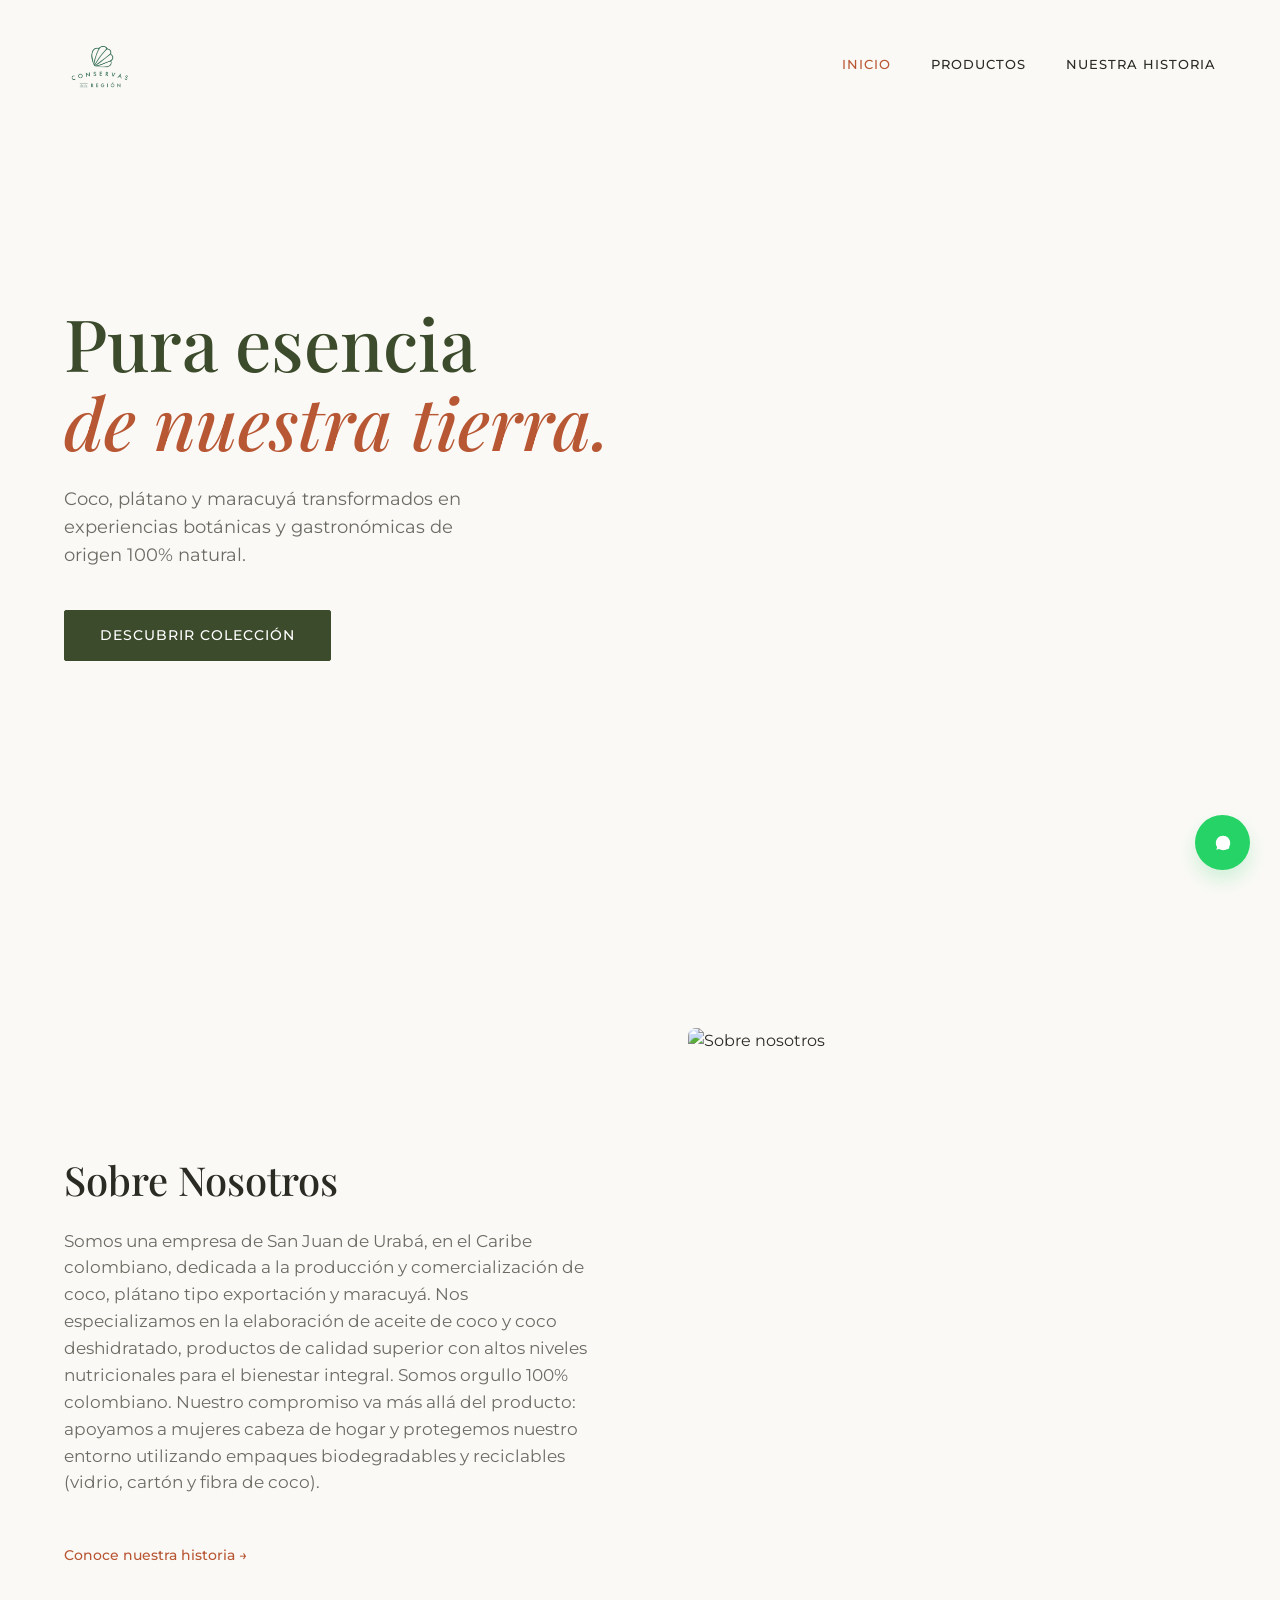
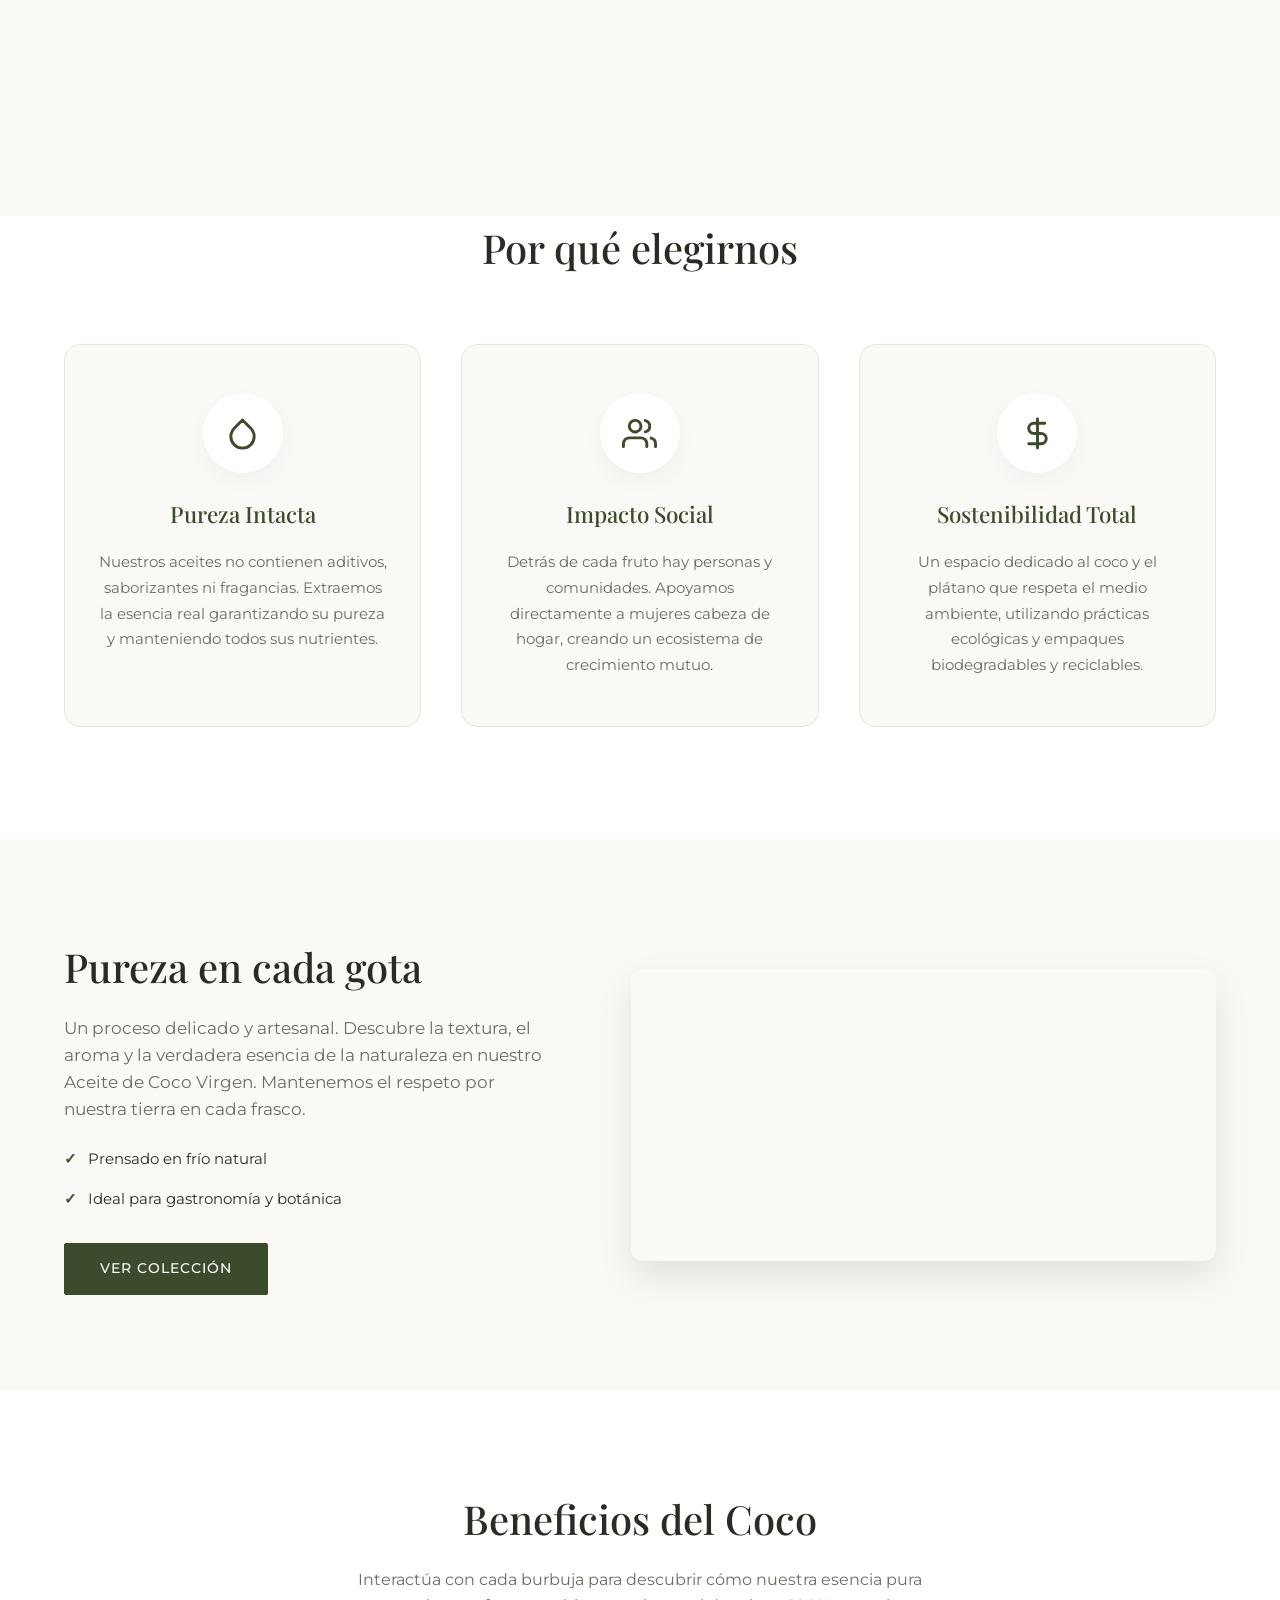
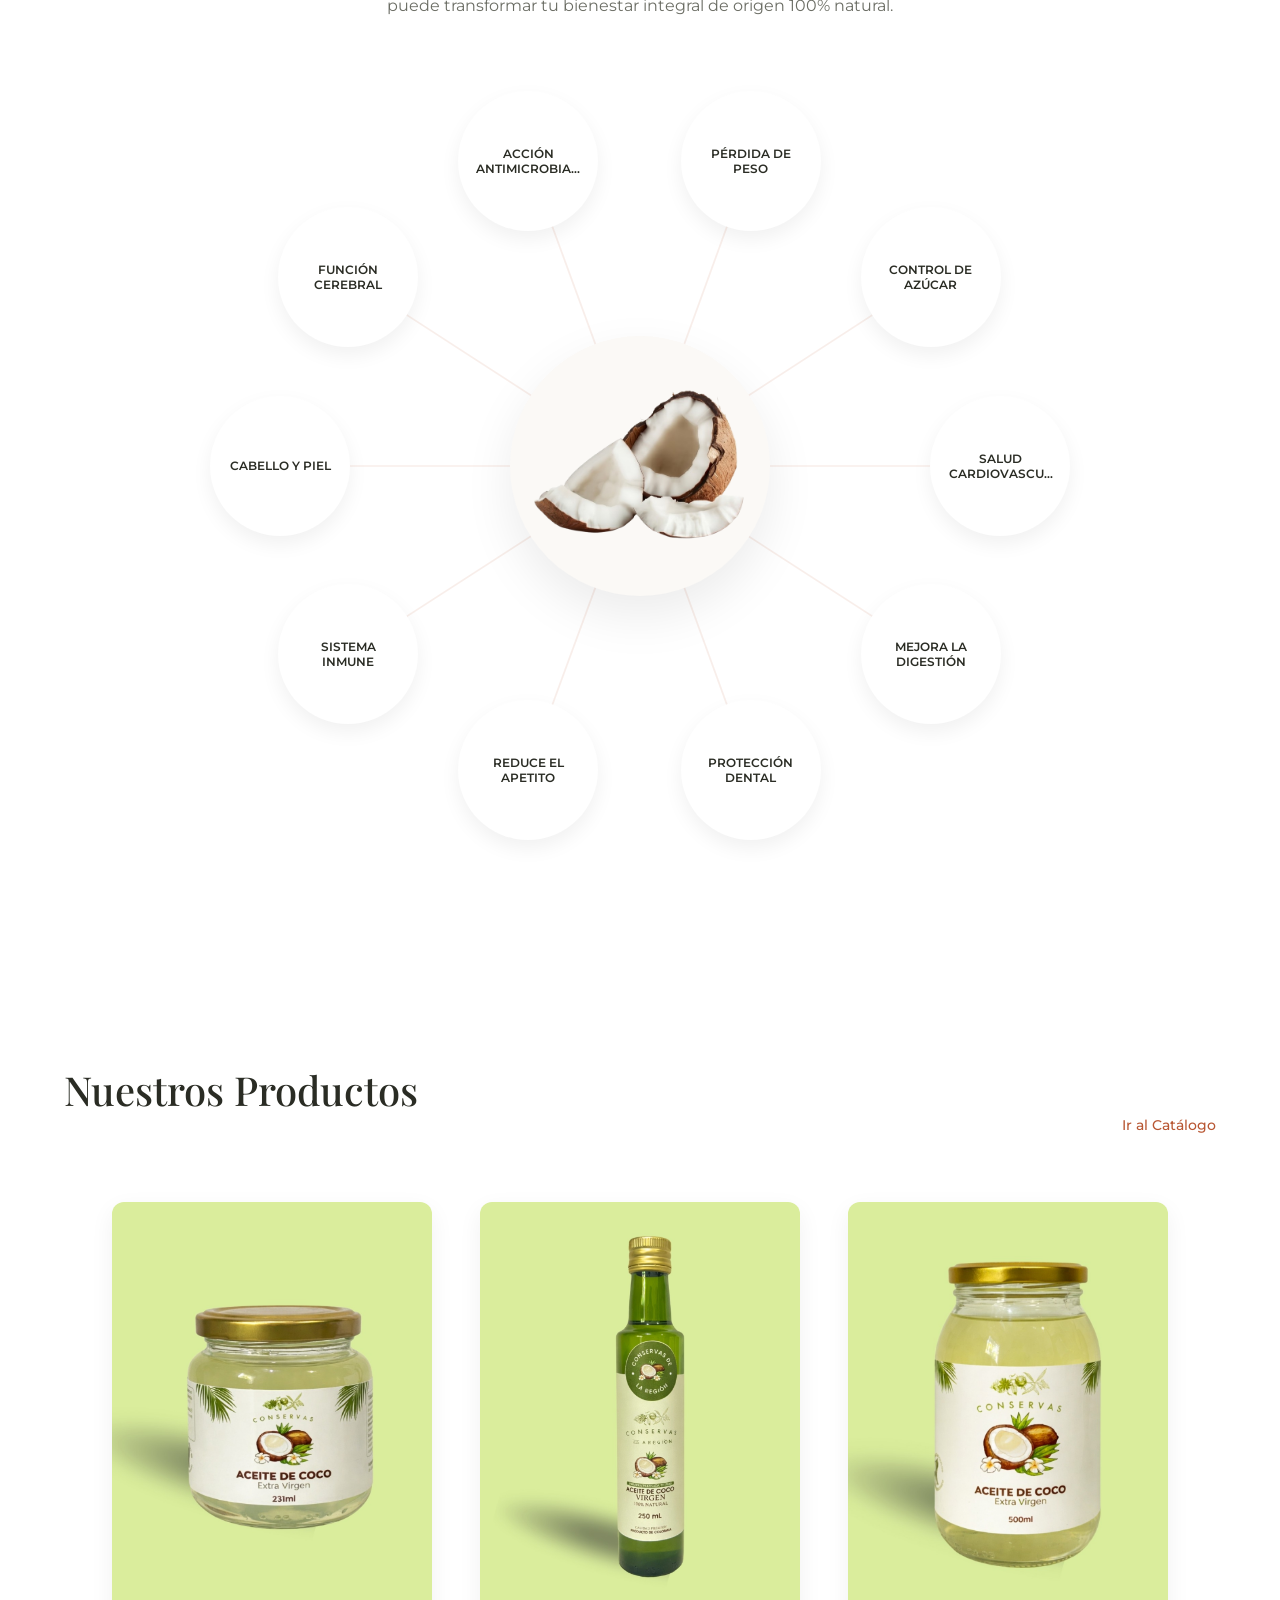
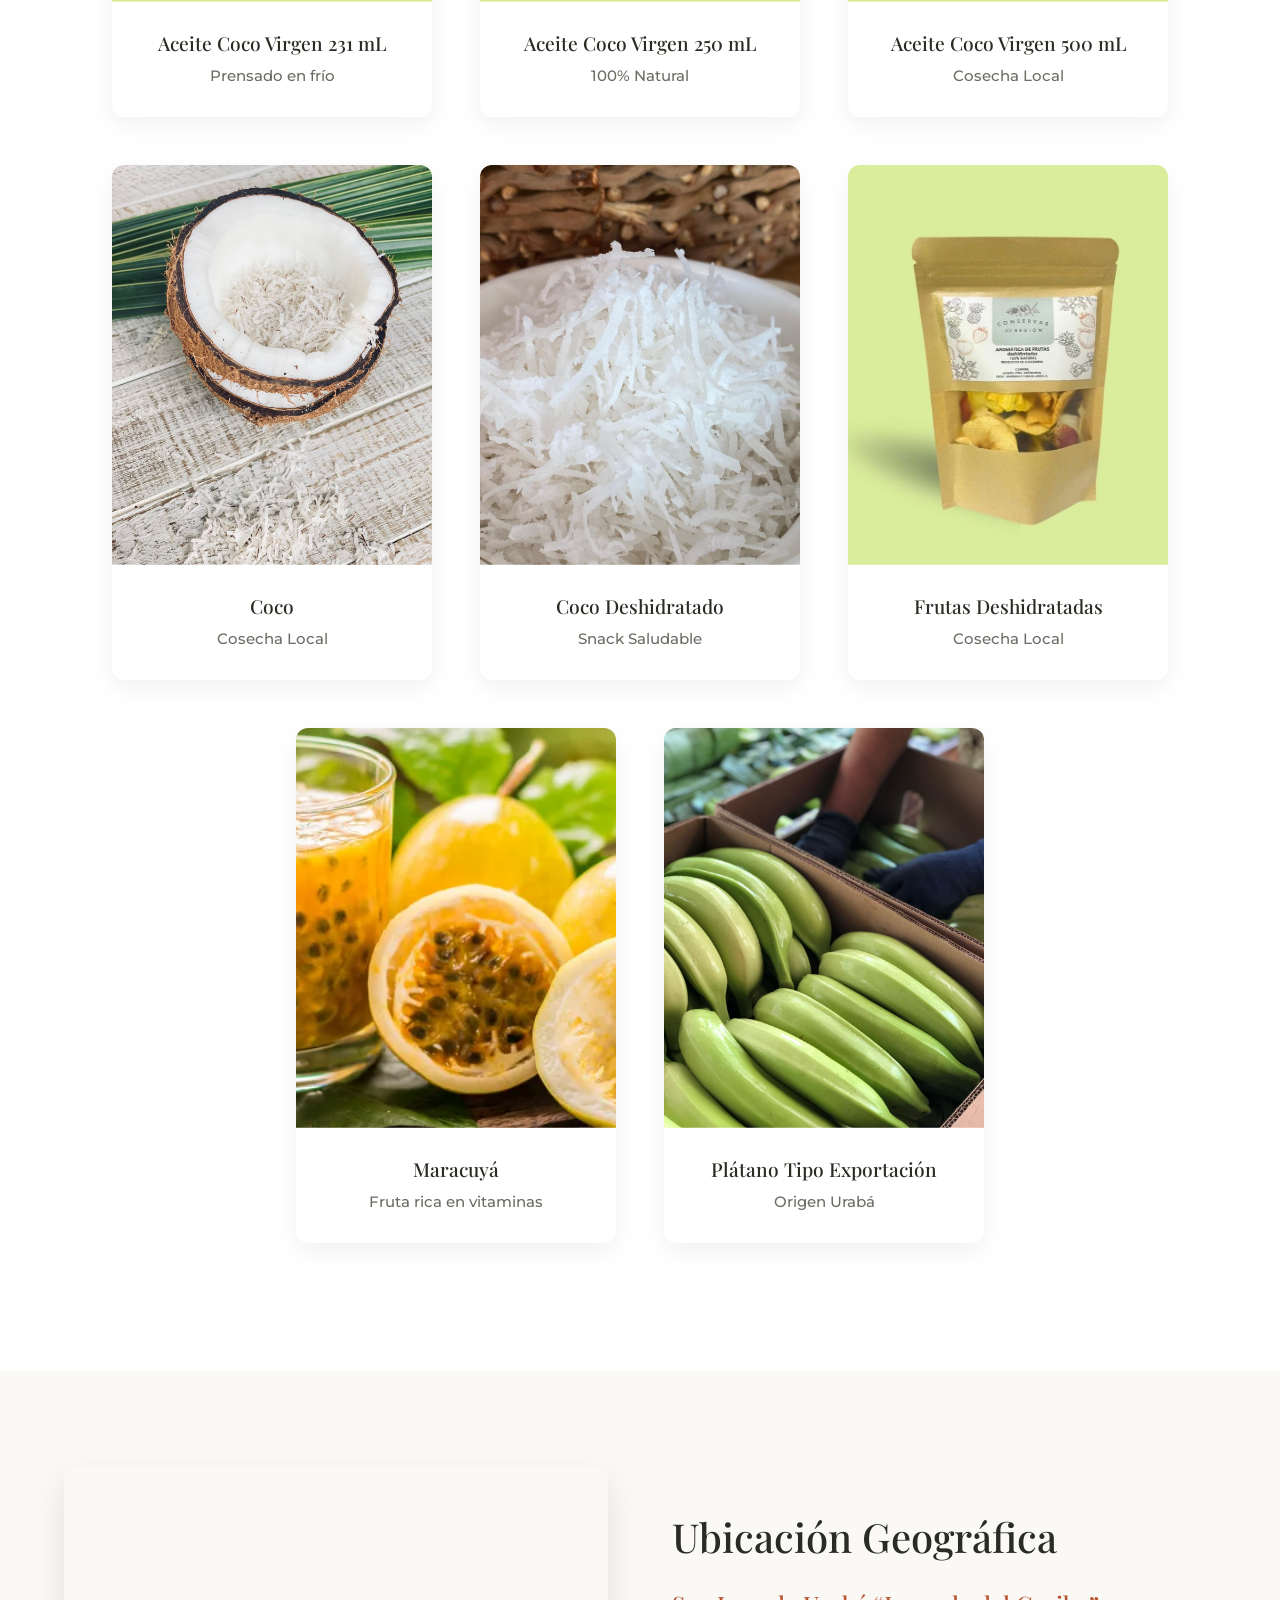
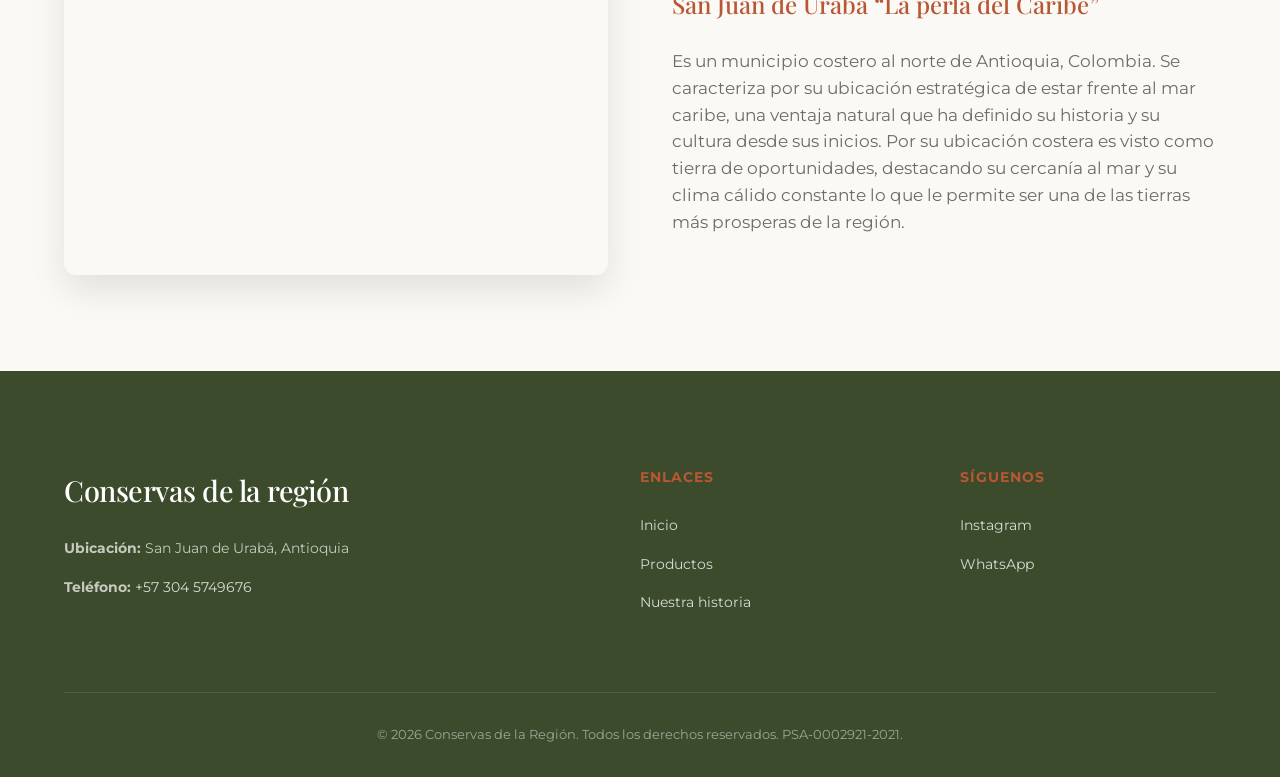
==== index.html @ 66294866 "Update index.html" ====
<!DOCTYPE html>
<html lang="es">
<head>
    <meta charset="UTF-8">
    <meta name="viewport" content="width=device-width, initial-scale=1.0">
    <title>Conservas de la Región | Origen Natural</title>
    <link rel="stylesheet" href="src/style.css"> 
    <link rel="icon" href="src/img/logo.png" type="image/png">
</head>
<body class="loading">
    <div id="loader" class="loader-container">
        <svg class="leaf-icon" viewBox="0 0 24 24" fill="none" stroke="currentColor" stroke-width="2" stroke-linecap="round" stroke-linejoin="round">
            <path d="M11 20A7 7 0 0 1 9.8 6.1C15.5 5 17 4.48 19 2c1 2 2 4.18 2 8 0 5.5-4.78 10-10 10Z"></path>
            <path d="M2 21c0-3 1.85-5.36 5.08-6C9.5 14.52 12 13 13 12"></path>
        </svg>
        <div class="loading-dots">
            <span></span>
            <span></span>
            <span></span>
        </div>
    </div>
<header id="header">
    <a href="index.html" class="logo">
        <img src="src/img/logo.png" alt="Logo Conservas" class="logo-img">
    </a>
    <div class="menu-toggle" id="mobile-menu">
        <span class="bar"></span>
        <span class="bar"></span>
        <span class="bar"></span>
    </div>
    <nav class="nav-menu">
        <ul>
            <li><a href="index.html" class="activo">Inicio</a></li>
            <li><a href="catalogo.html">Productos</a></li>
            <li><a href="nosotros.html">Nuestra historia</a></li>
        </ul>
    </nav>
</header>

<section class="hero">
    <div class="hero-bg">
        <video autoplay muted loop playsinline src="src/video/video-portada.mp4" style="width: 100%; height: 100%; object-fit: cover;"></video>
    </div>
    <div class="hero-contenido fade-in">
        <h1>Pura esencia <br><span>de nuestra tierra.</span></h1>
        <p>Coco, plátano y maracuyá transformados en experiencias botánicas y gastronómicas de origen 100% natural.</p>
        <div class="botones-hero">
            <a href="#productos-index" class="btn btn-primario">Descubrir Colección</a>
        </div>
    </div>
</section>

<section class="filosofia fade-in">
    <div class="filosofia-grid">
        <div class="filosofia-texto">
            <h2 class="seccion-titulo">Sobre Nosotros</h2>
            <p>Somos una empresa de San Juan de Urabá, en el Caribe colombiano, dedicada a la producción y comercialización de coco, plátano tipo exportación y maracuyá. Nos especializamos en la elaboración de aceite de coco y coco deshidratado, productos de calidad superior con altos niveles nutricionales para el bienestar integral. Somos orgullo 100% colombiano. Nuestro compromiso va más allá del producto: apoyamos a mujeres cabeza de hogar y protegemos nuestro entorno utilizando empaques biodegradables y reciclables (vidrio, cartón y fibra de coco).</p>
            <a href="nosotros.html" class="btn-link" style="display: inline-block; margin-top: 1rem;">Conoce nuestra historia →</a>
        </div>
        <div class="filosofia-img" id="about-carousel">
            <img src="src/img/plat-6.png" alt="Sobre nosotros" class="about-slide">
        </div>
    </div>
</section>

<section class="beneficios-modernos fade-in" style="padding-top: 0;">
    <div class="cabecera-beneficios">
        <h2 class="seccion-titulo">Por qué elegirnos</h2>
    </div>
    <div class="beneficios-grid">
        <div class="beneficio-item-normal">
            <div class="icono-beneficio">
                <svg viewBox="0 0 24 24" fill="none" stroke="currentColor" stroke-width="2" stroke-linecap="round" stroke-linejoin="round">
                    <path d="M12 2.69l5.66 5.66a8 8 0 1 1-11.31 0z"></path>
                </svg>
            </div>
            <h3>Pureza Intacta</h3>
            <p>Nuestros aceites no contienen aditivos, saborizantes ni fragancias. Extraemos la esencia real garantizando su pureza y manteniendo todos sus nutrientes.</p>
        </div>

        <div class="beneficio-item-normal">
            <div class="icono-beneficio">
                <svg viewBox="0 0 24 24" fill="none" stroke="currentColor" stroke-width="2" stroke-linecap="round" stroke-linejoin="round">
                    <path d="M17 21v-2a4 4 0 0 0-4-4H5a4 4 0 0 0-4 4v2"></path>
                    <circle cx="9" cy="7" r="4"></circle>
                    <path d="M23 21v-2a4 4 0 0 0-3-3.87"></path>
                    <path d="M16 3.13a4 4 0 0 1 0 7.75"></path>
                </svg>
            </div>
            <h3>Impacto Social</h3>
            <p>Detrás de cada fruto hay personas y comunidades. Apoyamos directamente a mujeres cabeza de hogar, creando un ecosistema de crecimiento mutuo.</p>
        </div>

        <div class="beneficio-item-normal">
            <div class="icono-beneficio">
                <svg viewBox="0 0 24 24" fill="none" stroke="currentColor" stroke-width="2" stroke-linecap="round" stroke-linejoin="round">
                    <path d="M12 2v20M17 5H9.5a3.5 3.5 0 0 0 0 7h5a3.5 3.5 0 0 1 0 7H6"></path>
                </svg>
            </div>
            <h3>Sostenibilidad Total</h3>
            <p>Un espacio dedicado al coco y el plátano que respeta el medio ambiente, utilizando prácticas ecológicas y empaques biodegradables y reciclables.</p>
        </div>
    </div>
</section>

<section class="video-demostracion fade-in">
    <div class="demo-grid">
        <div class="demo-texto">
            <h2 class="seccion-titulo">Pureza en cada gota</h2>
            <p>Un proceso delicado y artesanal. Descubre la textura, el aroma y la verdadera esencia de la naturaleza en nuestro Aceite de Coco Virgen. Mantenemos el respeto por nuestra tierra en cada frasco.</p>
            <ul class="lista-beneficios" style="margin-top: 1.5rem; margin-bottom: 2rem;">
                <li>Prensado en frío natural</li>
                <li>Ideal para gastronomía y botánica</li>
            </ul>
            <a href="#productos-index" class="btn btn-primario">Ver Colección</a>
        </div>
        <div class="demo-video-wrapper">
            <video autoplay muted loop playsinline src="src/video/video-desmotrar.mp4"></video>
        </div>
    </div>
</section>

<section id="coco-benefits-interactive" class="fade-in">
  <div class="coconut-benefits-container">
    <h2 class="seccion-titulo text-center">Beneficios del Coco</h2>
    <p class="text-center" style="max-width: 600px; margin: 0 auto 3rem; color: var(--texto-claro);">Interactúa con cada burbuja para descubrir cómo nuestra esencia pura puede transformar tu bienestar integral de origen 100% natural.</p>
    
    <div class="interactive-layout">
      
      <div class="benefit-item bubble-corazon" data-benefit="corazon">
        <span class="benefit-title">Salud Cardiovascular</span>
      </div>

      <div class="benefit-item bubble-digestion" data-benefit="digestion">
        <span class="benefit-title">Mejora la Digestión</span>
      </div>

      <div class="benefit-item bubble-dental" data-benefit="dental">
        <span class="benefit-title">Protección Dental</span>
      </div>

      <div class="benefit-item bubble-apetito" data-benefit="apetito">
        <span class="benefit-title">Reduce el Apetito</span>
      </div>

      <div class="benefit-item bubble-inmune" data-benefit="inmune">
        <span class="benefit-title">Sistema Inmune</span>
      </div>

      <div class="benefit-item bubble-pelo" data-benefit="pelo">
        <span class="benefit-title">Cabello y Piel</span>
      </div>

      <div class="benefit-item bubble-cerebral" data-benefit="cerebral">
        <span class="benefit-title">Función Cerebral</span>
      </div>

      <div class="benefit-item bubble-microbiana" data-benefit="microbiana">
        <span class="benefit-title">Acción Antimicrobiana</span>
      </div>

      <div class="benefit-item bubble-peso" data-benefit="peso">
        <span class="benefit-title">Pérdida de Peso</span>
      </div>

      <div class="benefit-item bubble-azucar" data-benefit="azucar">
        <span class="benefit-title">Control de Azúcar</span>
      </div>

      <div class="central-display">
        <img src="src/img/coco.png" alt="Coconut Pure" class="central-coconut">
        <div class="central-panel hidden">
          <h3 id="panel-title">Beneficio Único</h3>
          <p id="panel-desc">Descripción del beneficio en detalle.</p>
        </div>
      </div>
      
      <svg class="connecting-lines" viewBox="0 0 1000 1000" preserveAspectRatio="none">
        <path class="line-path corazon" d="M500 500 L 900 500" stroke-width="2" stroke="currentColor" fill="none"></path>
        <path class="line-path digestion" d="M500 500 L 823 735" stroke-width="2" stroke="currentColor" fill="none"></path>
        <path class="line-path dental" d="M500 500 L 623 880" stroke-width="2" stroke="currentColor" fill="none"></path>
        <path class="line-path apetito" d="M500 500 L 376 880" stroke-width="2" stroke="currentColor" fill="none"></path>
        <path class="line-path inmune" d="M500 500 L 176 735" stroke-width="2" stroke="currentColor" fill="none"></path>
        <path class="line-path pelo" d="M500 500 L 100 500" stroke-width="2" stroke="currentColor" fill="none"></path>
        <path class="line-path cerebral" d="M500 500 L 176 264" stroke-width="2" stroke="currentColor" fill="none"></path>
        <path class="line-path microbiana" d="M500 500 L 376 119" stroke-width="2" stroke="currentColor" fill="none"></path>
        <path class="line-path peso" d="M500 500 L 623 119" stroke-width="2" stroke="currentColor" fill="none"></path>
        <path class="line-path azucar" d="M500 500 L 823 264" stroke-width="2" stroke="currentColor" fill="none"></path>
      </svg>
    </div>
  </div>
</section>

<section id="productos-index" class="destacados fade-in">
    <div class="cabecera-seccion">
        <h2 class="seccion-titulo">Nuestros Productos</h2>
        <a href="catalogo.html" class="btn-link">Ir al Catálogo</a>
    </div>
    
    <div class="grid-productos">
        <div class="card-producto">
            <a href="catalogo.html" class="img-container">
                <img src="src/img/aceite-coco-231mL.jpeg" alt="Aceite de Coco Extra Virgen 231 mL">
                <div class="hover-add">Ver información</div>
            </a>
            <div class="info-producto">
                <h3>Aceite Coco Virgen 231 mL</h3>
                <span class="precio">Prensado en frío</span>
            </div>
        </div>
        <div class="card-producto">
            <a href="catalogo.html" class="img-container">
                <img src="src/img/aceite-coco-250mL.jpeg" alt="Aceite de Coco Extra Virgen 250 mL">
                <div class="hover-add">Ver información</div>
            </a>
            <div class="info-producto">
                <h3>Aceite Coco Virgen 250 mL</h3>
                <span class="precio">100% Natural</span>
            </div>
        </div>
        <div class="card-producto">
            <a href="catalogo.html" class="img-container">
                <img src="src/img/aceite-coco-500mL.jpeg" alt="Aceite de Coco Extra Virgen 500 mL">
                <div class="hover-add">Ver información</div>
            </a>
            <div class="info-producto">
                <h3>Aceite Coco Virgen 500 mL</h3>
                <span class="precio">Cosecha Local</span>
            </div>
        </div>
        <div class="card-producto">
            <a href="catalogo.html" class="img-container">
                <img src="src/img/cocos.jpeg" alt="Cocos">
                <div class="hover-add">Ver información</div>
            </a>
            <div class="info-producto">
                <h3>Coco</h3>
                <span class="precio">Cosecha Local</span>
            </div>
        </div>
        <div class="card-producto">
            <a href="catalogo.html" class="img-container">
                <img src="src/img/coco-deshidratado.jpeg" alt="Coco Deshidratado">
                <div class="hover-add">Ver información</div>
            </a>
            <div class="info-producto">
                <h3>Coco Deshidratado</h3>
                <span class="precio">Snack Saludable</span>
            </div>
        </div>
        <div class="card-producto">
            <a href="catalogo.html" class="img-container">
                <img src="src/img/frutas-deshidratadas.jpeg" alt="Frutas Deshidratadas">
                <div class="hover-add">Ver información</div>
            </a>
            <div class="info-producto">
                <h3>Frutas Deshidratadas</h3>
                <span class="precio">Cosecha Local</span>
            </div>
        </div>
        <div class="card-producto">
            <a href="catalogo.html" class="img-container">
                <img src="src/img/maracuyá.png" alt="Maracuyá">
                <div class="hover-add">Ver información</div>
            </a>
            <div class="info-producto">
                <h3>Maracuyá</h3>
                <span class="precio">Fruta rica en vitaminas</span>
            </div>
        </div>
        <div class="card-producto">
            <a href="catalogo.html" class="img-container">
                <img src="src/img/platanos.png" alt="Plátano Tipo Exportación">
                <div class="hover-add">Ver información</div>
            </a>
            <div class="info-producto">
                <h3>Plátano Tipo Exportación</h3>
                <span class="precio">Origen Urabá</span>
            </div>
        </div>
    </div>
</section>

<section class="ubicacion fade-in" style="padding: 6rem 5%; background-color: var(--bg-principal);">
    <div class="ubicacion-grid">
        <div class="ubicacion-video">
            <video autoplay muted loop playsinline src="src/video/playa.mp4"></video>
        </div>
        <div class="ubicacion-texto">
            <h2 class="seccion-titulo">Ubicación Geográfica</h2>
            <h3 style="color:var(--terracota); font-family:var(--font-titulos); margin-bottom:1.5rem; font-size: 1.5rem;">San Juan de Urabá “La perla del Caribe”</h3>
            <p style="color:var(--texto-claro); font-size: 1.05rem;">Es un municipio costero al norte de Antioquia, Colombia. Se caracteriza por su ubicación estratégica de estar frente al mar caribe, una ventaja natural que ha definido su historia y su cultura desde sus inicios. Por su ubicación costera es visto como tierra de oportunidades, destacando su cercanía al mar y su clima cálido constante lo que le permite ser una de las tierras más prosperas de la región.</p>
        </div>
    </div>
</section>

<a href="https://wa.me/573045749676" class="whatsapp-float" target="_blank" aria-label="Chat de WhatsApp">
    <svg viewBox="0 0 24 24" width="30" height="30" fill="currentColor">
        <path d="M12.031 6.172c-3.181 0-5.767 2.586-5.768 5.766-.001 1.298.38 2.27 1.019 3.287l-.582 2.128 2.182-.573c.978.58 1.911.928 3.145.929 3.178 0 5.767-2.587 5.768-5.766.001-3.187-2.575-5.77-5.764-5.771zm3.392 8.244c-.144.405-.837.774-1.17.824-.299.045-.677.063-1.092-.125-.327-.149-.976-.36-1.855-1.154-.728-.659-1.218-1.473-1.361-1.716-.144-.244-.015-.376.106-.497.109-.109.24-.28.361-.421.12-.141.16-.242.24-.403.08-.162.04-.305-.02-.426-.06-.121-.54-1.305-.74-1.787-.193-.467-.389-.404-.536-.412-.137-.008-.293-.008-.452-.008-.158 0-.415.06-.632.296-.217.236-.826.808-.826 1.97s.847 2.284.965 2.441c.119.158 1.666 2.544 4.037 3.518.566.232 1.006.37 1.349.474.568.181 1.085.155 1.494.094.461-.069 1.416-.578 1.615-1.139.199-.56.199-1.04.14-1.14-.059-.098-.217-.157-.455-.276z"/>
    </svg>
</a>

<footer>
    <div class="footer-grid">
        <div>
            <a href="index.html" class="logo">Conservas de la región</a>
            <p style="margin-top: 1.5rem; margin-bottom: 0.5rem;"><strong>Ubicación:</strong> San Juan de Urabá, Antioquia</p>
            <p><strong>Teléfono:</strong> <a href="https://wa.me/573045749676" style="color: rgba(255,255,255,0.8); text-decoration: none; transition: color 0.3s;" onmouseover="this.style.color='#FFFFFF'" onmouseout="this.style.color='rgba(255,255,255,0.8)'">+57 304 5749676</a></p>
        </div>
        <div>
            <h4>Enlaces</h4>
            <ul>
                <li><a href="index.html" class="activo">Inicio</a></li>
                <li><a href="catalogo.html">Productos</a></li>
                <li><a href="nosotros.html">Nuestra historia</a></li>
            </ul>
        </div>
        <div>
            <h4>Síguenos</h4>
            <ul>
                <li><a href="https://www.instagram.com/conservasdelaregion">Instagram</a></li>
                <li><a href="https://wa.me/573045749676">WhatsApp</a></li>
            </ul>
        </div>
    </div>
    <div class="footer-bottom">
        <p>© 2026 Conservas de la Región. Todos los derechos reservados. PSA-0002921-2021.</p>
    </div>
</footer>

<script src="src/app.js"></script>
</body>
</html>
---- src/style.css ----
@import url('https://fonts.googleapis.com/css2?family=Montserrat:wght@300;400;500&family=Playfair+Display:ital,wght@0,400;0,500;0,600;1,400&display=swap');
:root { --bg-principal: #FBF9F6; --texto-oscuro: #2A2C24; --texto-claro: #6B6D64; --verde-botanico: #3C4B2B; --terracota: #B85733; --borde-suave: #E8E5DF; --blanco: #FFFFFF; --font-titulos: 'Playfair Display', serif; --font-textos: 'Montserrat', sans-serif; }
* { margin: 0; padding: 0; box-sizing: border-box; }
body { font-family: var(--font-textos); background-color: var(--bg-principal); color: var(--texto-oscuro); line-height: 1.6; overflow-x: hidden; -webkit-font-smoothing: antialiased; }
body.loading { overflow: hidden; }
.loader-container { position: fixed; top: 0; left: 0; width: 100vw; height: 100vh; background-color: var(--bg-principal); display: flex; flex-direction: column; justify-content: center; align-items: center; z-index: 9999; transition: opacity 0.8s ease, visibility 0.8s ease; }
.loader-container.oculto { opacity: 0; visibility: hidden; }
.leaf-icon { width: 70px; height: 70px; color: var(--verde-botanico); margin-bottom: 25px; animation: flotar 2s ease-in-out infinite; }
.loading-dots { display: flex; gap: 8px; }
.loading-dots span { width: 10px; height: 10px; background-color: var(--verde-botanico); border-radius: 50%; animation: rebotar 1.4s infinite ease-in-out both; }
.loading-dots span:nth-child(1) { animation-delay: -0.32s; }
.loading-dots span:nth-child(2) { animation-delay: -0.16s; }
@keyframes flotar { 0%, 100% { transform: translateY(0); } 50% { transform: translateY(-10px); } }
@keyframes rebotar { 0%, 80%, 100% { transform: scale(0); } 40% { transform: scale(1); } }
h1, h2, h3, .logo { font-family: var(--font-titulos); font-weight: 500; }
.seccion-titulo { font-size: 2.5rem; color: var(--texto-oscuro); margin-bottom: 1rem; }
header { padding: 1.5rem 5%; display: flex; justify-content: space-between; align-items: center; position: fixed; width: 100%; top: 0; z-index: 1000; transition: background 0.4s ease, padding 0.4s ease; }
header.scrolled { background-color: rgba(251, 249, 246, 0.98); backdrop-filter: blur(10px); border-bottom: 1px solid var(--borde-suave); padding: 1rem 5%; }
.logo { font-size: 1.8rem; color: var(--verde-botanico); text-decoration: none; letter-spacing: -0.5px; position: relative; z-index: 1001; display: flex; align-items: center; gap: 10px; }
.logo-img { height: 80px; width: auto; object-fit: contain; }
.menu-toggle { display: none; flex-direction: column; cursor: pointer; z-index: 1001; }
.menu-toggle .bar { width: 25px; height: 2px; background-color: var(--verde-botanico); margin: 4px 0; transition: all 0.3s ease; }
nav ul { list-style: none; display: flex; gap: 2.5rem; }
nav a { text-decoration: none; color: var(--texto-oscuro); font-size: 0.8rem; font-weight: 500; text-transform: uppercase; letter-spacing: 1px; transition: color 0.3s; }
nav a:hover, nav a.activo { color: var(--terracota); }
.hero { height: 100vh; display: flex; align-items: center; padding: 0 5%; position: relative; }
.hero-bg { position: absolute; top: 0; left: 0; width: 100%; height: 100%; z-index: -1; overflow: hidden; }
.hero-bg::after { content: ''; position: absolute; top: 0; left: 0; width: 100%; height: 100%; background: linear-gradient(to right, rgba(251, 249, 246, 0.95) 0%, rgba(251, 249, 246, 0.6) 50%, transparent 100%); }
.hero-contenido { max-width: 600px; position: relative; z-index: 1; margin-top: 4rem; }
.badge { display: block; font-size: 0.75rem; text-transform: uppercase; letter-spacing: 2px; color: var(--terracota); margin-bottom: 1rem; font-weight: 500; }
.hero h1 { font-size: 4.5rem; line-height: 1.1; margin-bottom: 1.5rem; color: var(--verde-botanico); }
.hero h1 span { font-style: italic; color: var(--terracota); }
.hero p { font-size: 1.1rem; color: var(--texto-claro); margin-bottom: 2.5rem; max-width: 450px; }
.btn { display: inline-flex; justify-content: center; align-items: center; padding: 14px 35px; text-decoration: none; font-size: 0.85rem; text-transform: uppercase; letter-spacing: 1px; font-weight: 500; cursor: pointer; transition: all 0.4s ease; border-radius: 2px; }
.btn-primario { background-color: var(--verde-botanico); color: var(--blanco); border: 1px solid var(--verde-botanico); }
.btn-primario:hover { background-color: transparent; color: var(--verde-botanico); }
.btn-secundario { background-color: transparent; color: var(--texto-oscuro); border: 1px solid var(--texto-oscuro); }
.btn-secundario:hover { background-color: var(--texto-oscuro); color: var(--blanco); }
.btn-link { color: var(--terracota); text-decoration: none; font-size: 0.9rem; font-weight: 500; border-bottom: 1px solid transparent; transition: border-color 0.3s; }
.btn-link:hover { border-bottom-color: var(--terracota); }
.beneficios { padding: 6rem 5%; border-bottom: 1px solid var(--borde-suave); }
.contenedor-beneficios { display: grid; grid-template-columns: repeat(auto-fit, minmax(250px, 1fr)); gap: 4rem; max-width: 1200px; margin: 0 auto; }
.beneficio-card span { display: block; font-family: var(--font-titulos); font-size: 2rem; color: var(--terracota); opacity: 0.5; margin-bottom: 1rem; }
.beneficio-card h3 { margin-bottom: 1rem; font-size: 1.3rem; }
.beneficio-card p { color: var(--texto-claro); font-size: 0.95rem; }
.filosofia { padding: 8rem 5%; }
.filosofia-grid { display: grid; grid-template-columns: 1fr 1fr; gap: 6rem; align-items: center; max-width: 1200px; margin: 0 auto; }
.filosofia-img { position: relative; width: 100%; aspect-ratio: 4/5; border-radius: 8px; overflow: hidden; }
.filosofia-img .about-slide { position: absolute; top: 0; left: 0; width: 100%; height: 100%; object-fit: cover; opacity: 0; transition: opacity 0.8s ease-in-out; }
.filosofia-img .about-slide.active { opacity: 1; z-index: 1; }
.filosofia-texto p { color: var(--texto-claro); margin-bottom: 2rem; font-size: 1.05rem; }
.historia-tradicion { padding: 4rem 5% 6rem; background-color: var(--bg-principal); }
.carousel-wrapper { position: relative; max-width: 1000px; margin: 0 auto; border-radius: 16px; overflow: hidden; box-shadow: 0 20px 40px rgba(0,0,0,0.08); }
.carousel-track-container { position: relative; overflow: hidden; }
.carousel-track { padding: 0; margin: 0; list-style: none; display: flex; transition: transform 0.6s cubic-bezier(0.25, 0.46, 0.45, 0.94); }
.carousel-slide { min-width: 100%; }
.carousel-slide img { width: 100%; height: auto; display: block; object-fit: contain; }
.carousel-btn { position: absolute; top: 50%; transform: translateY(-50%); background: rgba(255,255,255,0.8); border: none; width: 45px; height: 45px; border-radius: 50%; display: flex; justify-content: center; align-items: center; cursor: pointer; color: var(--verde-botanico); z-index: 10; transition: background 0.3s, transform 0.3s; padding: 0; }
.carousel-btn:hover { background: var(--blanco); transform: translateY(-50%) scale(1.1); }
.carousel-btn svg { width: 20px; height: 20px; }
.carousel-btn.btn-izq { left: 20px; }
.carousel-btn.btn-der { right: 20px; }
.carousel-nav { position: absolute; bottom: 20px; left: 50%; transform: translateX(-50%); display: flex; gap: 10px; z-index: 10; }
.carousel-dot { border: none; width: 12px; height: 12px; border-radius: 50%; background: rgba(255,255,255,0.5); cursor: pointer; transition: background 0.3s, transform 0.3s; }
.carousel-dot.current-dot { background: var(--terracota); transform: scale(1.2); }
.beneficios-modernos { padding: 7rem 5%; background-color: var(--blanco); position: relative; }
.cabecera-beneficios { text-align: center; max-width: 800px; margin: 0 auto 4rem; }
.subtitulo-beneficios { color: var(--terracota); font-family: var(--font-titulos); font-size: 1.3rem; font-style: italic; margin-top: -0.5rem; }
.lista-beneficios { list-style: none; }
.lista-beneficios li { position: relative; padding-left: 1.5rem; margin-bottom: 1rem; color: var(--texto-oscuro); font-size: 0.95rem; }
.lista-beneficios li::before { content: '✓'; position: absolute; left: 0; color: var(--verde-botanico); font-weight: bold; }
.beneficios-grid { display: grid; grid-template-columns: repeat(auto-fit, minmax(300px, 1fr)); gap: 2.5rem; max-width: 1200px; margin: 0 auto; }
.beneficio-item-normal { background: var(--bg-principal); padding: 3rem 2rem; border-radius: 16px; text-align: center; transition: transform 0.4s ease, box-shadow 0.4s ease, border-color 0.4s ease; border: 1px solid var(--borde-suave); position: relative; overflow: hidden; z-index: 1; }
.beneficio-item-normal:hover { transform: translateY(-10px); box-shadow: 0 20px 40px rgba(60, 75, 43, 0.08); border-color: rgba(184, 87, 51, 0.3); }
.beneficio-item-normal::before { content: ''; position: absolute; top: 0; left: 0; width: 100%; height: 4px; background-color: var(--terracota); transform: scaleX(0); transform-origin: left; transition: transform 0.4s ease; z-index: -1; }
.beneficio-item-normal:hover::before { transform: scaleX(1); }
.icono-beneficio { width: 80px; height: 80px; background-color: var(--blanco); border-radius: 50%; display: flex; align-items: center; justify-content: center; margin: 0 auto 1.5rem; color: var(--verde-botanico); box-shadow: 0 8px 20px rgba(0,0,0,0.04); transition: color 0.4s ease, background-color 0.4s ease, transform 0.4s ease; }
.icono-beneficio svg { width: 35px; height: 35px; }
.beneficio-item-normal:hover .icono-beneficio { background-color: var(--verde-botanico); color: var(--blanco); transform: scale(1.1); }
.beneficio-item-normal h3 { color: var(--verde-botanico); margin-bottom: 1rem; font-size: 1.4rem; }
.beneficio-item-normal p { color: var(--texto-claro); font-size: 0.95rem; line-height: 1.7; }
.video-demostracion { padding: 6rem 5%; background-color: var(--bg-principal); }
.demo-grid { display: grid; grid-template-columns: 1fr 1.2fr; gap: 5rem; align-items: center; max-width: 1200px; margin: 0 auto; }
.demo-texto p { color: var(--texto-claro); font-size: 1.05rem; }
.demo-video-wrapper { position: relative; border-radius: 12px; overflow: hidden; box-shadow: 0 15px 35px rgba(0,0,0,0.1); width: 100%; }
.demo-video-wrapper video { width: 100%; height: auto; display: block; }
.ubicacion-grid { display: grid; grid-template-columns: 1fr 1fr; gap: 4rem; align-items: center; max-width: 1200px; margin: 0 auto; }
.ubicacion-video { border-radius: 12px; overflow: hidden; box-shadow: 0 15px 35px rgba(0,0,0,0.1); width: 100%; aspect-ratio: 4/3; }
.ubicacion-video video { width: 100%; height: 100%; object-fit: cover; display: block; }
.destacados { padding: 6rem 5% 8rem; background-color: var(--blanco); }
.cabecera-seccion { display: flex; justify-content: space-between; align-items: flex-end; margin-bottom: 4rem; max-width: 1200px; margin-inline: auto; flex-wrap: wrap; gap: 1rem; }
.grid-productos { display: flex; flex-wrap: wrap; justify-content: center; gap: 3rem; max-width: 1200px; margin: 0 auto; }
.card-producto { flex: 1 1 280px; max-width: 320px; background: var(--blanco); border-radius: 12px; box-shadow: 0 8px 24px rgba(0,0,0,0.06); overflow: hidden; transition: transform 0.4s ease, box-shadow 0.4s ease; text-align: center; display: flex; flex-direction: column; }
.card-producto:hover { transform: translateY(-10px); box-shadow: 0 15px 35px rgba(0,0,0,0.12); }
.img-container { display: block; position: relative; aspect-ratio: 4/5; overflow: hidden; background-color: #f4f4f4; cursor: pointer; width: 100%; }
.img-container img { width: 100%; height: 100%; object-fit: cover; transition: transform 0.8s cubic-bezier(0.25, 0.46, 0.45, 0.94); }
.hover-add { position: absolute; bottom: 0; left: 0; width: 100%; background: rgba(255,255,255,0.95); padding: 15px; font-size: 0.85rem; text-transform: uppercase; letter-spacing: 1px; font-weight: 600; transform: translateY(100%); transition: transform 0.4s ease; color: var(--texto-oscuro); backdrop-filter: blur(5px); }
.card-producto:hover .img-container img { transform: scale(1.08); }
.card-producto:hover .hover-add { transform: translateY(0); }
.info-producto { padding: 1.8rem 1.5rem; flex-grow: 1; display: flex; flex-direction: column; justify-content: center; }
.info-producto h3 { font-size: 1.2rem; margin-bottom: 0.5rem; line-height: 1.3; }
.precio { color: var(--texto-claro); font-size: 0.95rem; font-weight: 500; }
footer { background-color: var(--verde-botanico); color: var(--blanco); padding: 6rem 5% 2rem; }
.footer-grid { display: grid; grid-template-columns: 2fr 1fr 1fr; gap: 4rem; max-width: 1200px; margin: 0 auto 4rem; }
.footer-grid p { color: rgba(255,255,255,0.7); font-size: 0.9rem; max-width: 300px; margin-top: 1rem; }
.footer-grid h4 { font-family: var(--font-textos); text-transform: uppercase; letter-spacing: 1px; font-size: 0.85rem; margin-bottom: 1.5rem; color: var(--terracota); }
.footer-grid ul { list-style: none; }
.footer-grid ul li { margin-bottom: 0.8rem; }
.footer-grid ul a { color: rgba(255,255,255,0.8); text-decoration: none; font-size: 0.9rem; transition: color 0.3s; }
.footer-grid ul a:hover { color: var(--blanco); }
.footer-bottom { text-align: center; border-top: 1px solid rgba(255,255,255,0.1); padding-top: 2rem; font-size: 0.8rem; color: rgba(255,255,255,0.5); }
.footer-grid .logo { color: var(--blanco); }
.whatsapp-float { position: fixed; bottom: 30px; right: 30px; background-color: #25d366; color: #FFF; border-radius: 50%; width: 55px; height: 55px; display: flex; align-items: center; justify-content: center; box-shadow: 0 10px 20px rgba(37, 211, 102, 0.2); z-index: 999; transition: transform 0.3s ease; }
.whatsapp-float:hover { transform: translateY(-5px); }
.cart-float { position: fixed; bottom: 95px; right: 30px; background-color: var(--texto-oscuro); color: #FFF; border-radius: 50%; width: 55px; height: 55px; display: flex; align-items: center; justify-content: center; box-shadow: 0 10px 20px rgba(0, 0, 0, 0.15); z-index: 999; cursor: pointer; transition: transform 0.3s ease; }
.cart-float:hover { transform: translateY(-5px); }
.cart-badge { position: absolute; top: -5px; right: -5px; background-color: var(--terracota); color: white; font-size: 0.75rem; font-weight: bold; width: 22px; height: 22px; border-radius: 50%; display: flex; justify-content: center; align-items: center; }
.fade-in { opacity: 0; transform: translateY(20px); transition: opacity 1s ease-out, transform 1s ease-out; }
.fade-in.visible { opacity: 1; transform: translateY(0); }
.modal-overlay { position: fixed; top: 0; left: 0; width: 100vw; height: 100vh; background-color: rgba(42, 44, 36, 0.8); display: flex; justify-content: center; align-items: center; z-index: 2000; opacity: 0; visibility: hidden; transition: all 0.4s ease; padding: 15px; }
.modal-overlay.activo { opacity: 1; visibility: visible; }
.modal-content { background-color: var(--blanco); width: 100%; max-width: 900px; border-radius: 12px; position: relative; overflow: hidden; transform: translateY(20px); transition: transform 0.4s ease; display: flex; flex-direction: column; max-height: 90vh; }
.modal-overlay.activo .modal-content { transform: translateY(0); }
.close-modal { position: absolute; top: 15px; right: 20px; font-size: 2rem; cursor: pointer; color: var(--texto-claro); z-index: 10; line-height: 1; background: rgba(255,255,255,0.8); width: 35px; height: 35px; border-radius: 50%; display: flex; align-items: center; justify-content: center; }
.modal-grid { display: grid; grid-template-columns: 1fr 1fr; flex-grow: 1; overflow-y: auto; }
.carousel-container { position: relative; background: #f4f4f4; display: flex; align-items: center; justify-content: center; aspect-ratio: 1/1; width: 100%; }
.carousel-container img { width: 100%; height: 100%; object-fit: cover; }
.carousel-container .carousel-btn { position: absolute; top: 50%; transform: translateY(-50%); background: rgba(255,255,255,0.9); border: none; font-size: 1.5rem; cursor: pointer; width: 45px; height: 45px; border-radius: 50%; display: flex; justify-content: center; align-items: center; color: var(--texto-oscuro); transition: all 0.3s ease; box-shadow: 0 4px 10px rgba(0,0,0,0.1); padding: 0; z-index: 10; }
.carousel-container .carousel-btn:hover { background: var(--blanco); transform: translateY(-50%) scale(1.1); }
.carousel-container .carousel-btn.prev { left: 15px; }
.carousel-container .carousel-btn.next { right: 15px; }
.modal-info { padding: 3rem; display: flex; flex-direction: column; justify-content: center; }
.modal-info h2 { font-size: 2rem; color: var(--verde-botanico); margin-bottom: 1rem; }
.modal-info p { color: var(--texto-claro); margin-bottom: 2rem; }
.modal-acciones { display: flex; gap: 1rem; flex-wrap: wrap; }
.modal-acciones .btn { flex: 1 1 auto; text-align: center; justify-content: center; white-space: nowrap; }
.cart-sidebar { position: fixed; top: 0; right: -100%; width: 100%; max-width: 400px; height: 100vh; background-color: var(--bg-principal); z-index: 2001; box-shadow: -5px 0 15px rgba(0,0,0,0.1); transition: right 0.4s cubic-bezier(0.25, 0.46, 0.45, 0.94); display: flex; flex-direction: column; }
.cart-sidebar.activo { right: 0; }
.cart-header { padding: 2rem; border-bottom: 1px solid var(--borde-suave); display: flex; justify-content: space-between; align-items: center; }
.cart-header h3 { font-family: var(--font-titulos); font-size: 1.5rem; color: var(--verde-botanico); }
.close-cart { font-size: 2rem; cursor: pointer; color: var(--texto-claro); }
.cart-items { padding: 2rem; flex-grow: 1; overflow-y: auto; }
.cart-item { display: flex; align-items: center; gap: 15px; margin-bottom: 1.5rem; border-bottom: 1px solid var(--borde-suave); padding-bottom: 1rem; }
.cart-item img { width: 60px; height: 60px; object-fit: cover; border-radius: 8px; }
.cart-item-info { width: 100%; }
.cart-item-info h4 { font-size: 0.9rem; margin-bottom: 5px; }
.cart-item-info span { color: var(--texto-claro); font-size: 0.8rem; }
.qty-controls { display: flex; align-items: center; gap: 10px; margin-top: 5px; }
.qty-btn { background-color: var(--borde-suave); border: none; border-radius: 4px; width: 25px; height: 25px; display: flex; justify-content: center; align-items: center; cursor: pointer; font-size: 1rem; color: var(--texto-oscuro); transition: background 0.3s; }
.qty-btn:hover { background: var(--terracota); color: white; }
.remove-item { color: var(--terracota); font-size: 0.8rem; cursor: pointer; border: none; background: none; margin-top: 5px; text-decoration: underline; }
.cart-footer { padding: 2rem; border-top: 1px solid var(--borde-suave); background: white; }
@media (max-width: 900px) { .filosofia-grid, .ubicacion-grid { grid-template-columns: 1fr; gap: 3rem; } .footer-grid { grid-template-columns: 1fr; gap: 3rem; text-align: center; } .footer-grid p { margin: 1rem auto 0; } .demo-grid { grid-template-columns: 1fr; gap: 3rem; } }
@media (max-width: 768px) { .menu-toggle { display: flex; } .nav-menu { position: fixed; top: 0; right: -100%; width: 100%; height: 100vh; background-color: var(--bg-principal); display: flex; flex-direction: column; justify-content: center; align-items: center; transition: 0.4s ease; z-index: 1000; } .nav-menu.active { right: 0; } nav ul { flex-direction: column; text-align: center; gap: 2rem; } nav a { font-size: 1.5rem; } .menu-toggle.active .bar:nth-child(1) { transform: translateY(6px) rotate(45deg); } .menu-toggle.active .bar:nth-child(2) { opacity: 0; } .menu-toggle.active .bar:nth-child(3) { transform: translateY(-6px) rotate(-45deg); } .hero { padding: 0 5%; } .hero h1 { font-size: 2.8rem; } .hero-bg::after { background: linear-gradient(to bottom, rgba(251, 249, 246, 0.95) 0%, rgba(251, 249, 246, 0.8) 100%); } .hero-contenido { margin-top: 0; text-align: center; display: flex; flex-direction: column; align-items: center; } .hero p { margin: 0 auto 2rem; } .seccion-titulo { font-size: 2rem; } .filosofia, .beneficios, .destacados, .beneficios-modernos, .historia-tradicion, .video-demostracion, .ubicacion { padding: 4rem 5%; } .grid-productos { grid-template-columns: 1fr; gap: 2rem; } .cabecera-seccion { flex-direction: column; align-items: center; text-align: center; } .modal-grid { grid-template-columns: 1fr; display: flex; flex-direction: column; } .modal-info { padding: 1.5rem; } .modal-info h2 { font-size: 1.5rem; margin-bottom: 0.5rem; } .modal-info p { margin-bottom: 1.5rem; font-size: 0.9rem; } .modal-acciones { flex-direction: column; width: 100%; } .modal-acciones .btn { width: 100%; margin-bottom: 0.5rem; } .whatsapp-float { bottom: 20px; right: 15px; width: 50px; height: 50px; } .cart-float { bottom: 80px; right: 15px; width: 50px; height: 50px; } .cart-sidebar { max-width: 100%; } .cart-header, .cart-footer, .cart-items { padding: 1.5rem; } .beneficios-grid { gap: 1.5rem; } .beneficio-item-normal { padding: 2.5rem 1.5rem; } }
.historia-interactiva { padding: 6rem 5%; background-color: var(--bg-principal); overflow: hidden; }
.timeline { position: relative; max-width: 1000px; margin: 0 auto; padding: 2rem 0; }
.timeline::before { content: ''; position: absolute; width: 2px; background-color: var(--borde-suave); top: 0; bottom: 0; left: 50%; transform: translateX(-50%); }
.timeline-item { padding: 10px 40px; position: relative; width: 50%; box-sizing: border-box; margin-bottom: 3rem; }
.timeline-item:nth-child(odd) { left: 0; }
.timeline-item:nth-child(even) { left: 50%; }
.timeline-dot { position: absolute; width: 20px; height: 20px; background-color: var(--terracota); border-radius: 50%; top: 30px; z-index: 1; transition: transform .4s ease, box-shadow .4s ease; }
.timeline-item:nth-child(odd) .timeline-dot { right: -10px; }
.timeline-item:nth-child(even) .timeline-dot { left: -10px; }
.timeline-item:hover .timeline-dot { transform: scale(1.5); box-shadow: 0 0 15px rgba(184,87,51,.5); }
.historia-card { background-color: var(--blanco); padding: 2.5rem; border-radius: 12px; box-shadow: 0 8px 24px rgba(0,0,0,.06); position: relative; transition: transform .5s cubic-bezier(.25,.46,.45,.94), box-shadow .5s ease; transform-style: preserve-3d; will-change: transform; }
.historia-card::before { content: ''; position: absolute; top: 0; left: 0; right: 0; bottom: 0; border-radius: 12px; border: 1px solid var(--verde-botanico); opacity: 0; transition: opacity .4s ease, transform .4s ease; transform: scale(.95); pointer-events: none; }
.historia-card:hover { box-shadow: 0 15px 35px rgba(60,75,43,.12); }
.historia-card:hover::before { opacity: .2; transform: scale(1); }
.historia-card .anio { display: inline-block; font-family: var(--font-titulos); color: var(--terracota); font-size: 1.2rem; font-style: italic; margin-bottom: .5rem; transform: translateZ(20px); }
.historia-card h3 { font-size: 1.8rem; color: var(--verde-botanico); margin-bottom: 1rem; transform: translateZ(30px); }
.historia-card p { color: var(--texto-claro); font-size: 1rem; transform: translateZ(15px); }
@media screen and (max-width: 768px) { .timeline::before { left: 20px; } .timeline-item { width: 100%; padding-left: 60px; padding-right: 0; left: 0!important; } .timeline-item:nth-child(even), .timeline-item:nth-child(odd) { text-align: left; } .timeline-dot, .timeline-item:nth-child(odd) .timeline-dot, .timeline-item:nth-child(even) .timeline-dot { left: 10px; right: auto; } }

#coco-benefits-interactive { padding: 6rem 5%; background-color: var(--blanco); overflow: hidden; position: relative; }
.coconut-benefits-container { max-width: 1200px; margin: 0 auto; position: relative; }
.text-center { text-align: center; }
.interactive-layout { position: relative; width: 100%; min-height: 800px; max-width: 900px; margin: 0 auto; display: flex; align-items: center; justify-content: center; }
.central-display { position: relative; width: 260px; height: 260px; background: var(--bg-principal); border-radius: 50%; box-shadow: 0 20px 50px rgba(0,0,0,0.08); display: flex; align-items: center; justify-content: center; z-index: 10; transition: all 0.5s ease; overflow: hidden; }
.central-coconut { width: 100%; height: auto; object-fit: contain; padding: 20px; transition: opacity 0.5s ease; }
.central-panel { position: absolute; top: 0; left: 0; width: 100%; height: 100%; padding: 30px; display: flex; flex-direction: column; align-items: center; justify-content: center; background: var(--verde-botanico); color: var(--blanco); text-align: center; transition: opacity 0.5s ease; opacity: 1; z-index: 2; }
.central-panel.hidden { opacity: 0; z-index: 1; pointer-events: none; }
.central-panel h3 { font-size: 1.5rem; margin-bottom: 0.8rem; color: var(--terracota); line-height: 1.2; }
.central-panel p { font-size: 0.95rem; line-height: 1.5; color: var(--blanco); opacity: 0.9; }

.benefit-item { position: absolute; background: var(--blanco); padding: 10px; border-radius: 50%; box-shadow: 0 8px 20px rgba(0,0,0,0.06); display: flex; flex-direction: column; align-items: center; justify-content: center; text-align: center; cursor: pointer; transition: transform 0.4s ease, box-shadow 0.4s ease, border-color 0.4s ease; border: 2px solid transparent; width: 140px; height: 140px; z-index: 15; transform: translate(-50%, -50%); }
.benefit-item:hover { transform: translate(-50%, -50%) scale(1.1) !important; box-shadow: 0 15px 35px rgba(184,87,51,0.1); border-color: rgba(184,87,51,0.2); }
.benefit-item.active { border-color: var(--terracota); background: var(--bg-principal); }

.benefit-icon { width: 45px; height: 45px; margin-bottom: 5px; color: var(--verde-botanico); transition: color 0.4s ease; flex-shrink: 0; }
.benefit-icon svg { width: 100%; height: 100%; }
.benefit-item:hover .benefit-icon { color: var(--terracota); }

.benefit-title { font-size: 0.75rem; font-weight: 600; text-transform: uppercase; line-height: 1.3; color: var(--texto-oscuro); transition: color 0.4s ease; word-wrap: break-word; hyphens: auto; width: 100%; overflow: hidden; display: -webkit-box; -webkit-line-clamp: 2; -webkit-box-orient: vertical; padding: 0 5px; }
.benefit-item:hover .benefit-title { color: var(--terracota); }

/* Posicionamiento en círculo para 10 elementos */
.bubble-corazon { left: 90%; top: 50%; }
.bubble-digestion { left: 82.3%; top: 73.5%; }
.bubble-dental { left: 62.3%; top: 88%; }
.bubble-apetito { left: 37.6%; top: 88%; }
.bubble-inmune { left: 17.6%; top: 73.5%; }
.bubble-pelo { left: 10%; top: 50%; }
.bubble-cerebral { left: 17.6%; top: 26.4%; }
.bubble-microbiana { left: 37.6%; top: 11.9%; }
.bubble-peso { left: 62.3%; top: 11.9%; }
.bubble-azucar { left: 82.3%; top: 26.4%; }

.connecting-lines { position: absolute; top: 0; left: 0; width: 100%; height: 100%; z-index: 5; pointer-events: none; }
.line-path { stroke: rgba(184,87,51,0.1); transition: stroke 0.4s ease, stroke-width 0.4s ease; }
.line-path.active { stroke: var(--terracota); stroke-width: 3; stroke-dasharray: 5, 5; animation: dash 1s linear infinite; }
@keyframes dash { to { stroke-dashoffset: -10; } }

@media (max-width: 900px) { 
    .interactive-layout { min-height: auto; flex-direction: column; gap: 2rem; max-width: 600px; padding: 2rem; } 
    .central-display { width: 250px; height: 250px; order: 1; } 
    .central-panel { padding: 30px; } 
    .central-panel h3 { font-size: 1.5rem; } 
    .central-panel p { font-size: 0.9rem; } 
    .benefit-item { position: relative; top: auto; left: auto; right: auto; bottom: auto; transform: none !important; width: 100%; max-width: 320px; height: auto; flex-direction: row; gap: 1rem; padding: 1.5rem; border-radius: 8px; border-color: var(--borde-suave); order: 2; text-align: left; align-items: center; justify-content: flex-start; } 
    .benefit-item:hover { transform: translateY(-5px) !important; border-color: rgba(184,87,51,0.3); }
    .benefit-icon { width: 40px; height: 40px; margin: 0; } 
    .benefit-title { font-size: 1rem; letter-spacing: normal; -webkit-line-clamp: 3; padding: 0; } 
    .connecting-lines { display: none; } 
    .benefit-item.active { border-color: var(--terracota); } 
}
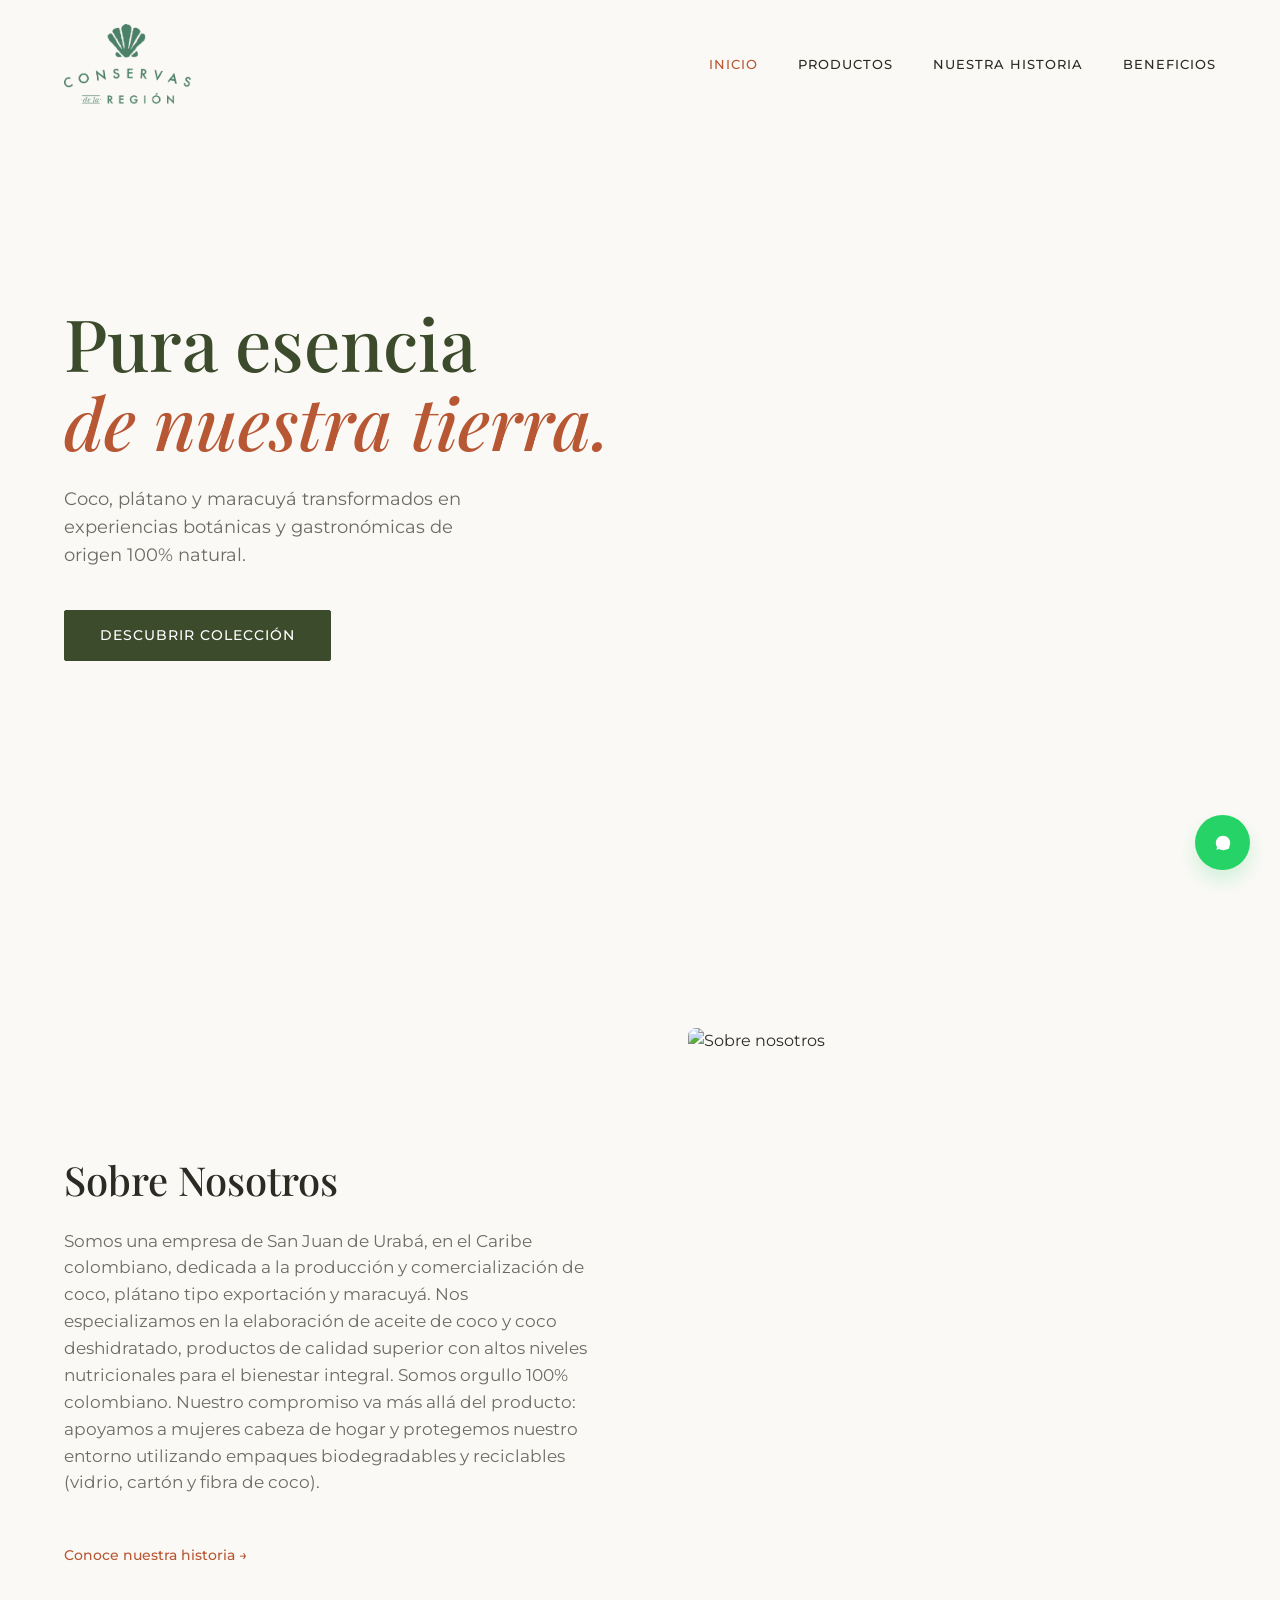
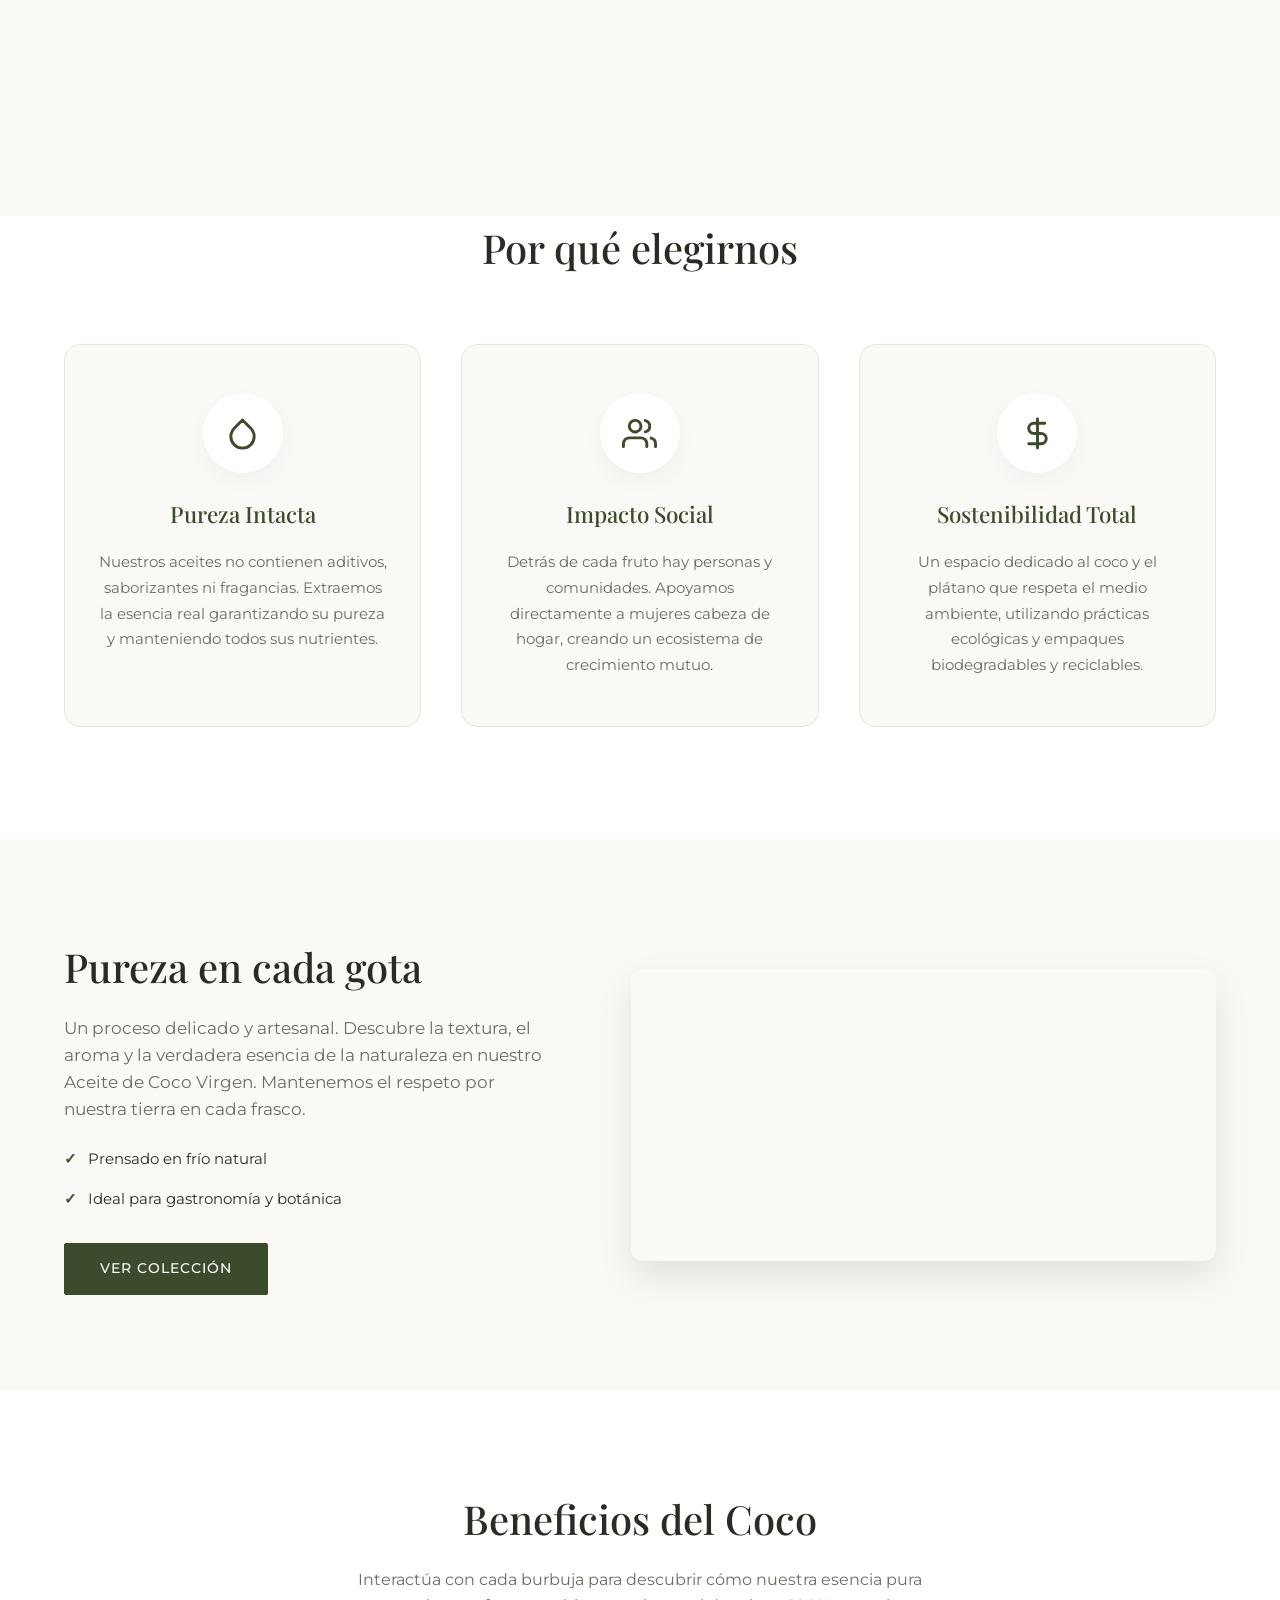
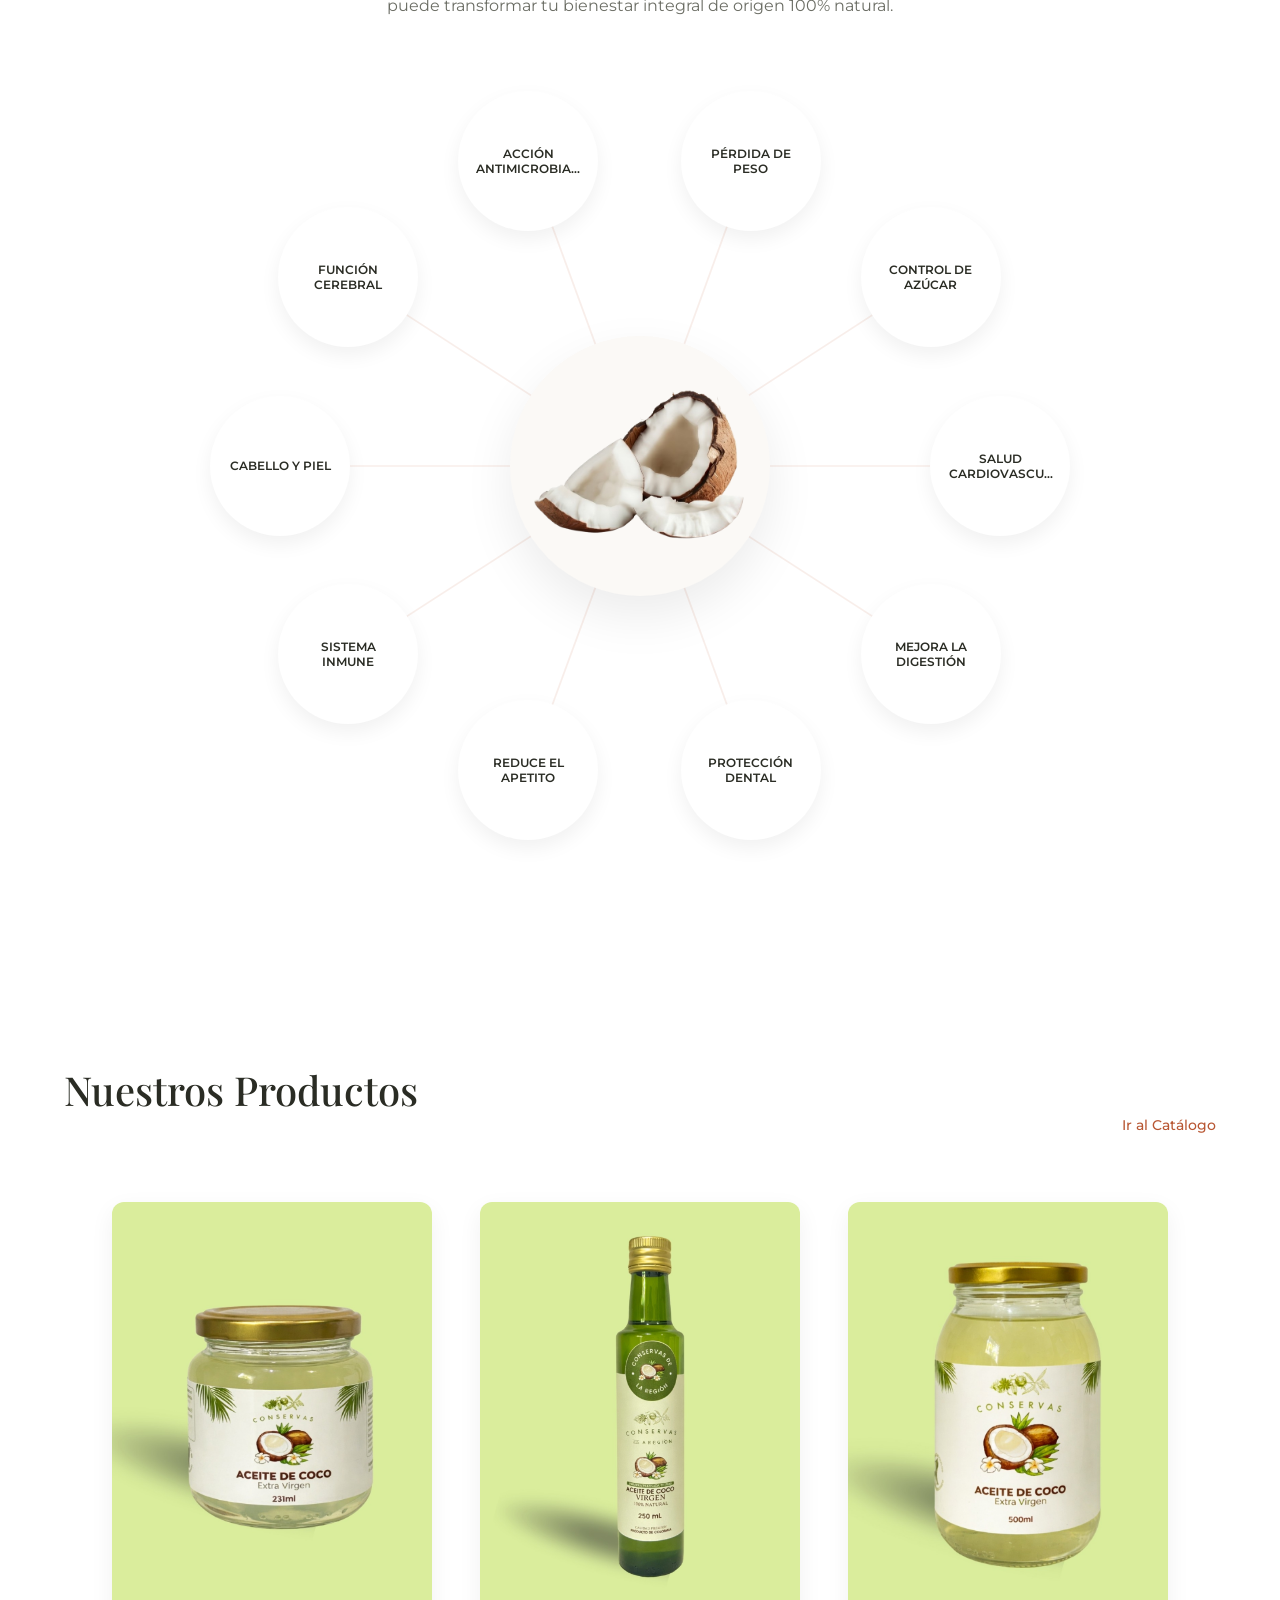
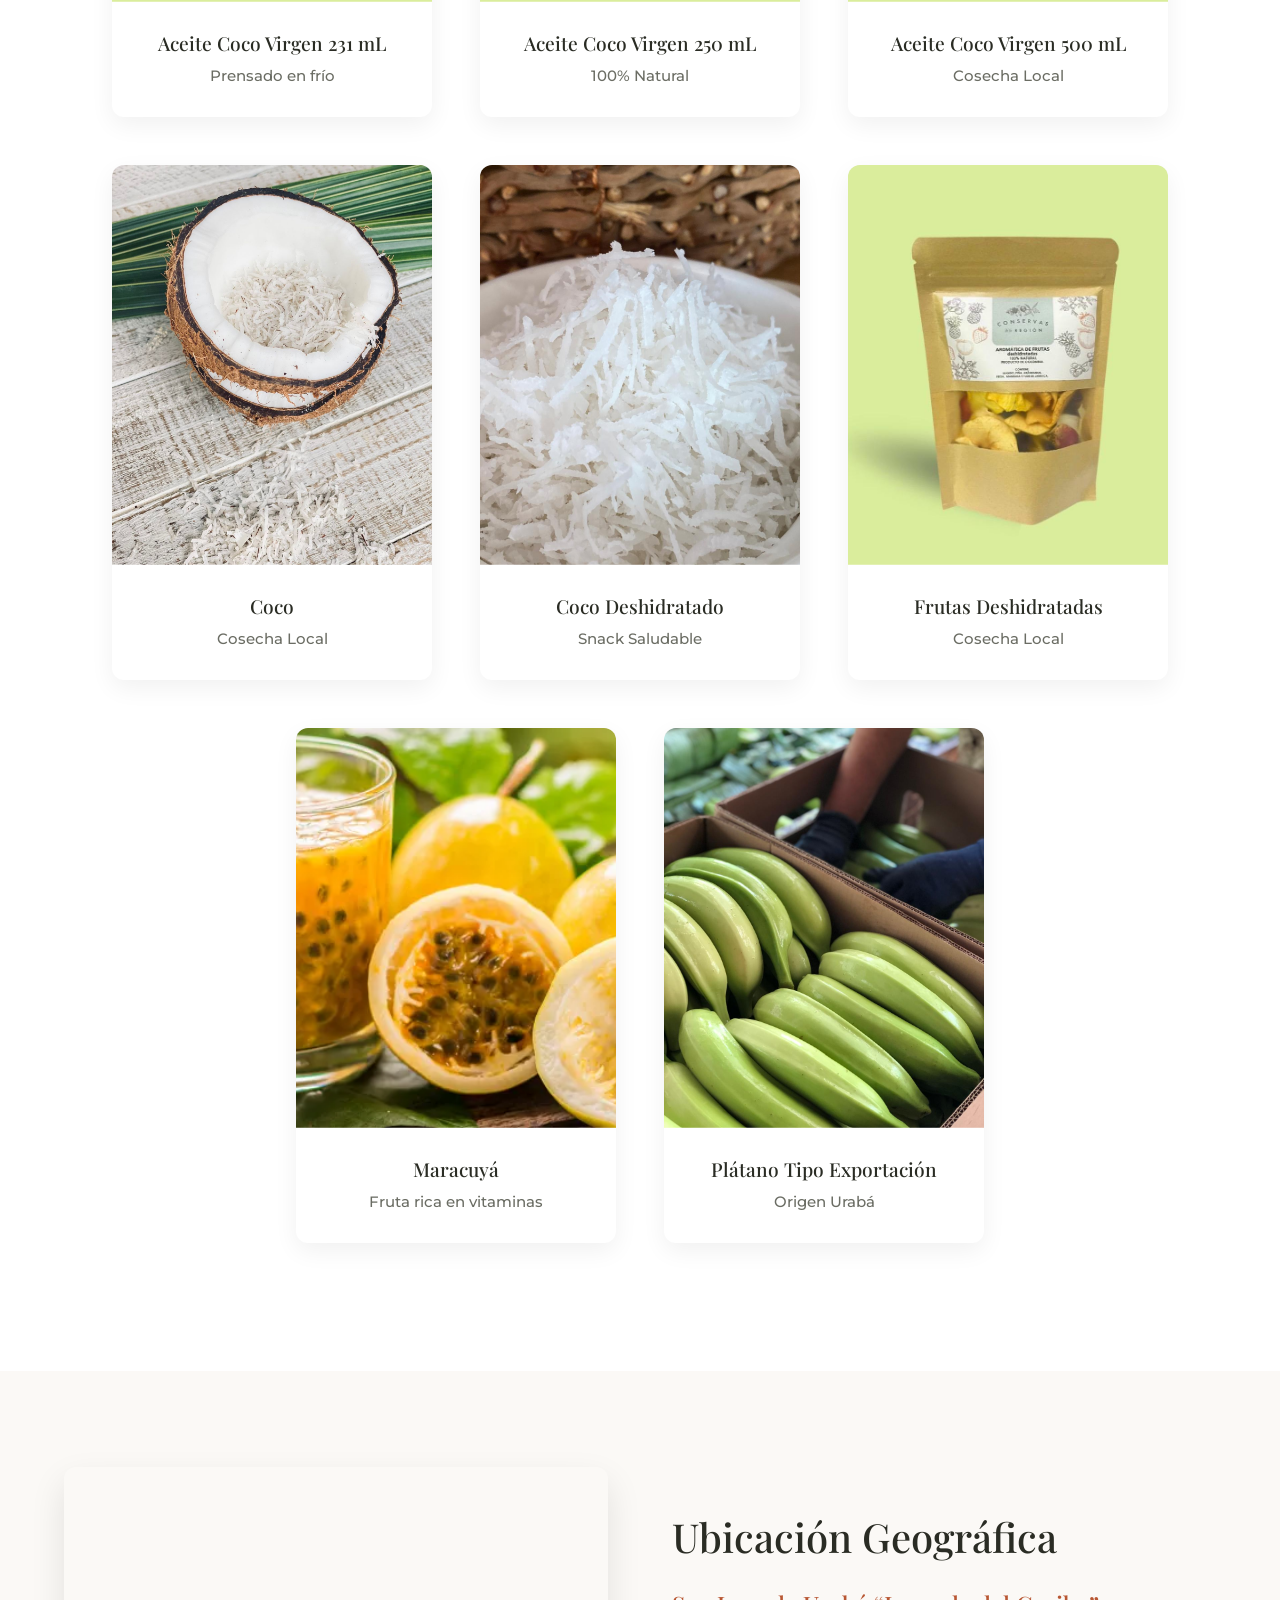
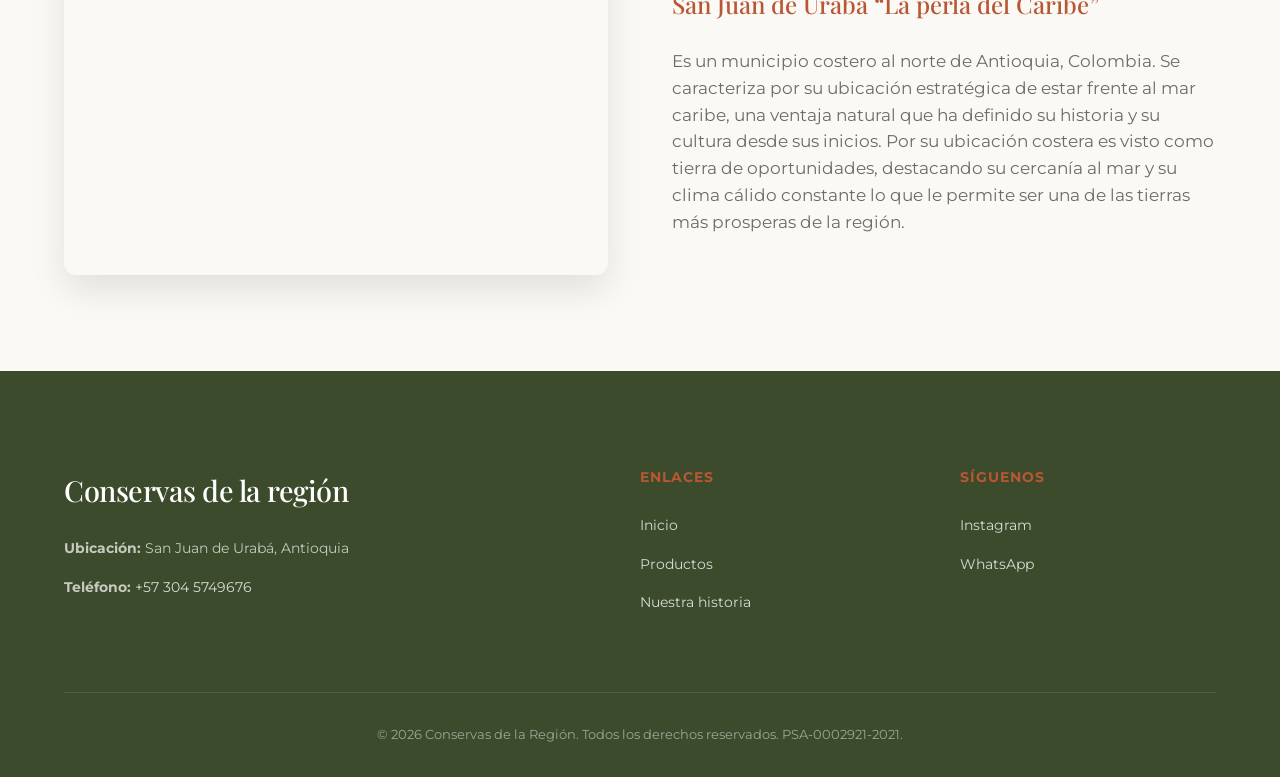
==== commit 74ef454d: "Update index.html" ====
--- a/index.html
+++ b/index.html
@@ -32,7 +32,8 @@
         <ul>
             <li><a href="index.html" class="activo">Inicio</a></li>
             <li><a href="catalogo.html">Productos</a></li>
-            <li><a href="nosotros.html">Nuestra historia</a></li>
+            <li><a href="nosotros.html">Nuestra historia</a></li>            
+            <li><a href="beneficios.html">Beneficios</a></li>
         </ul>
     </nav>
 </header>
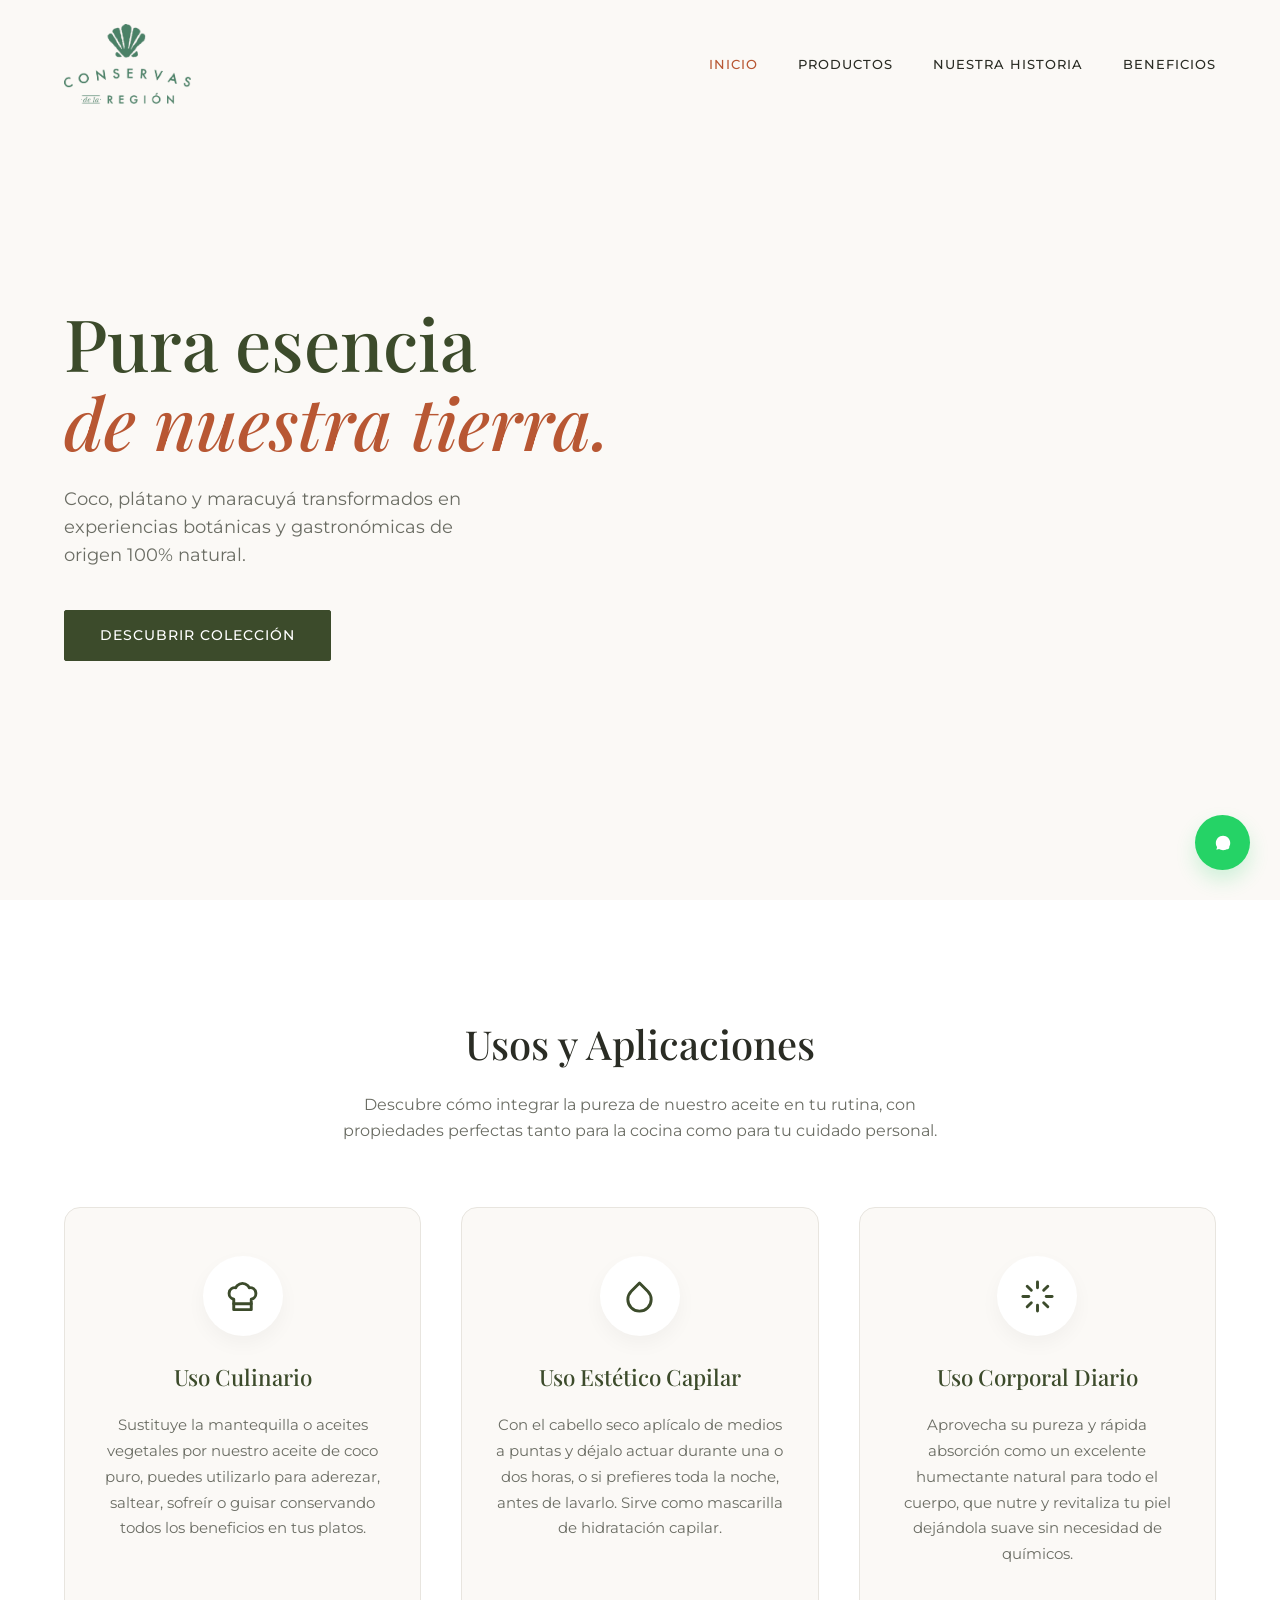
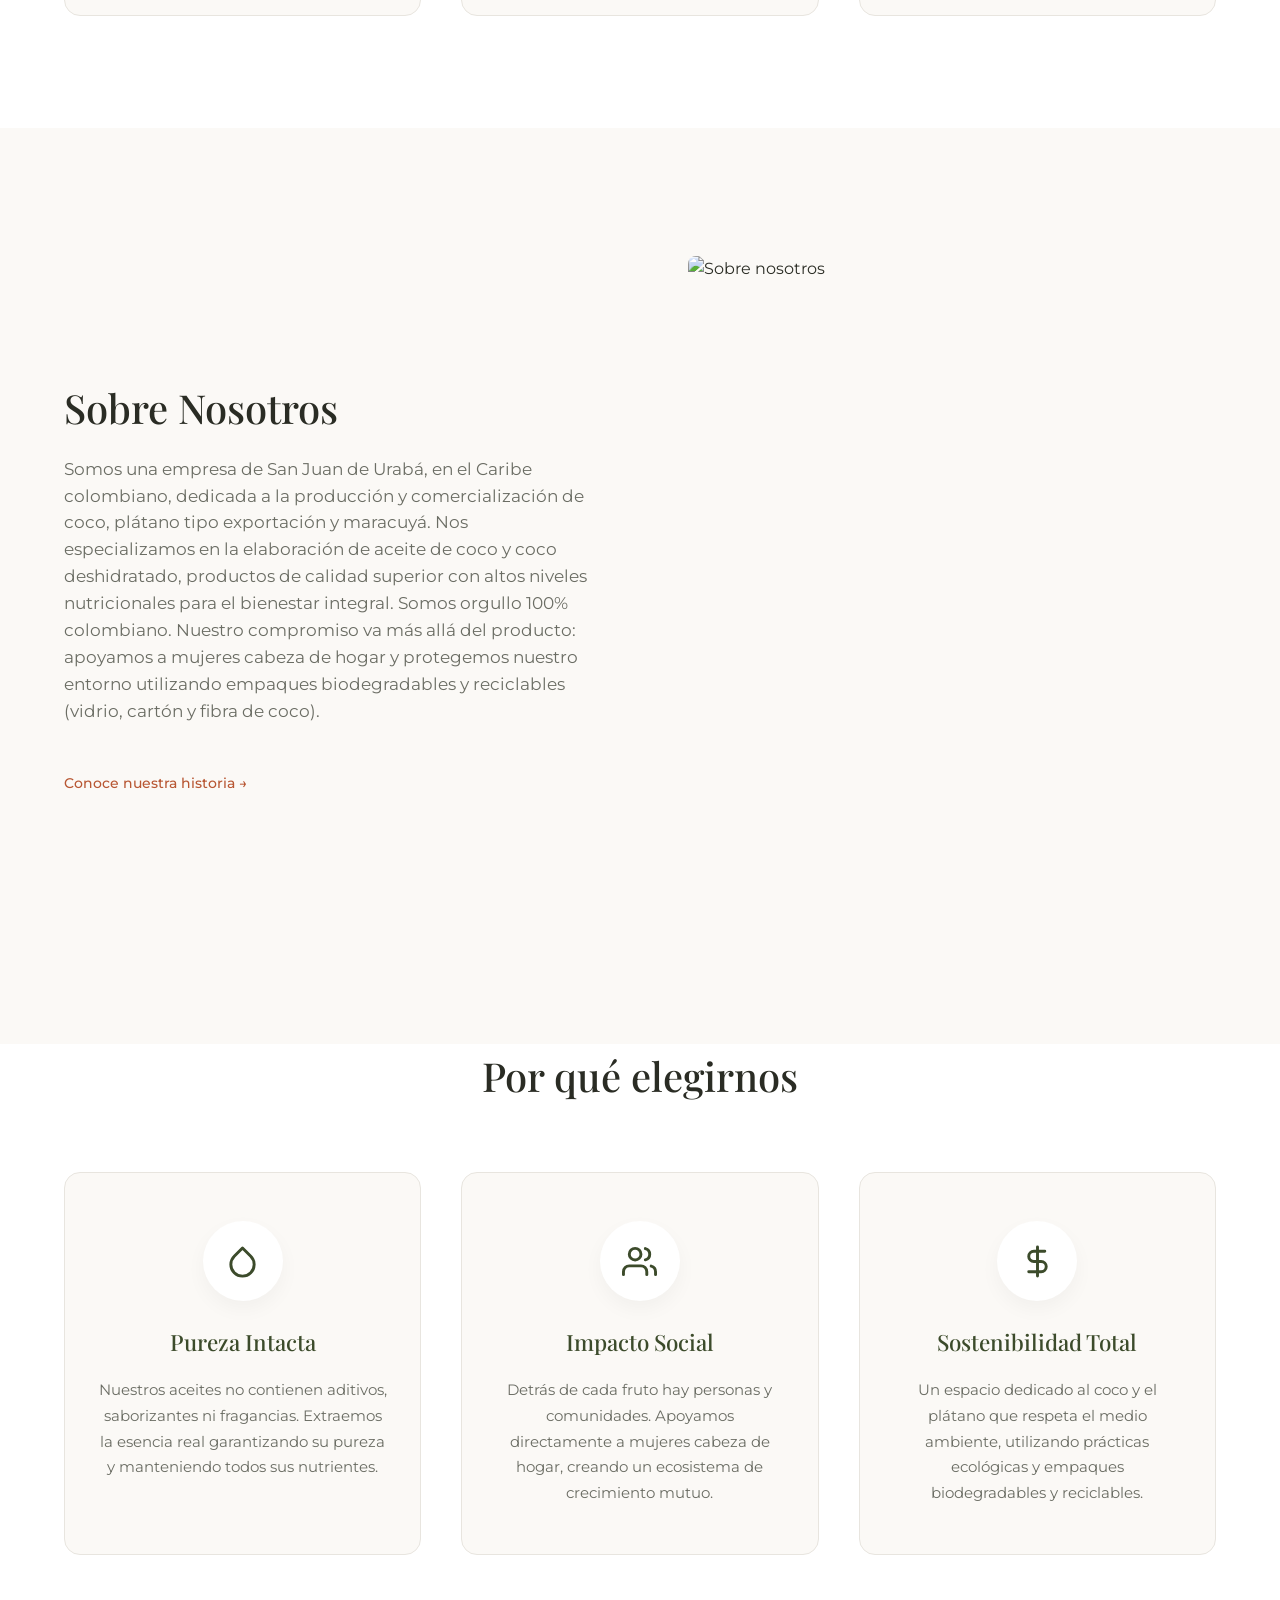
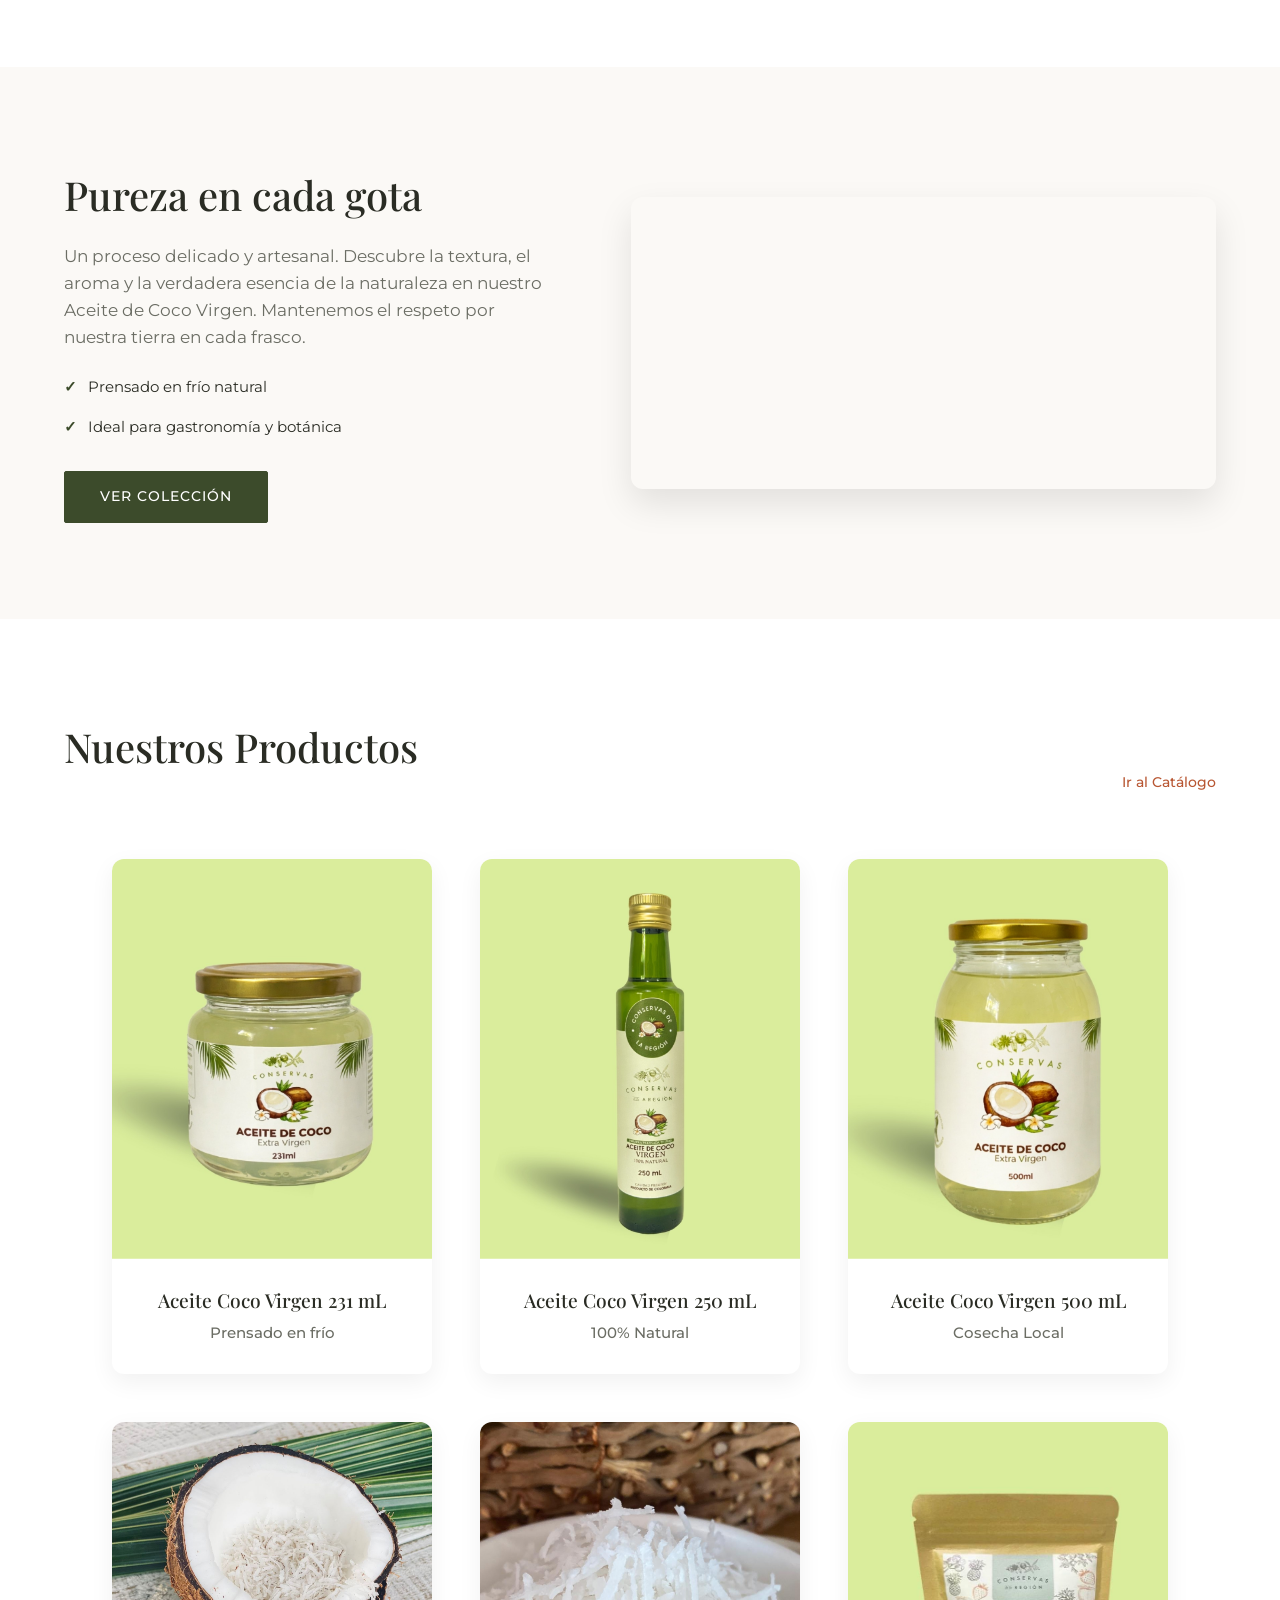
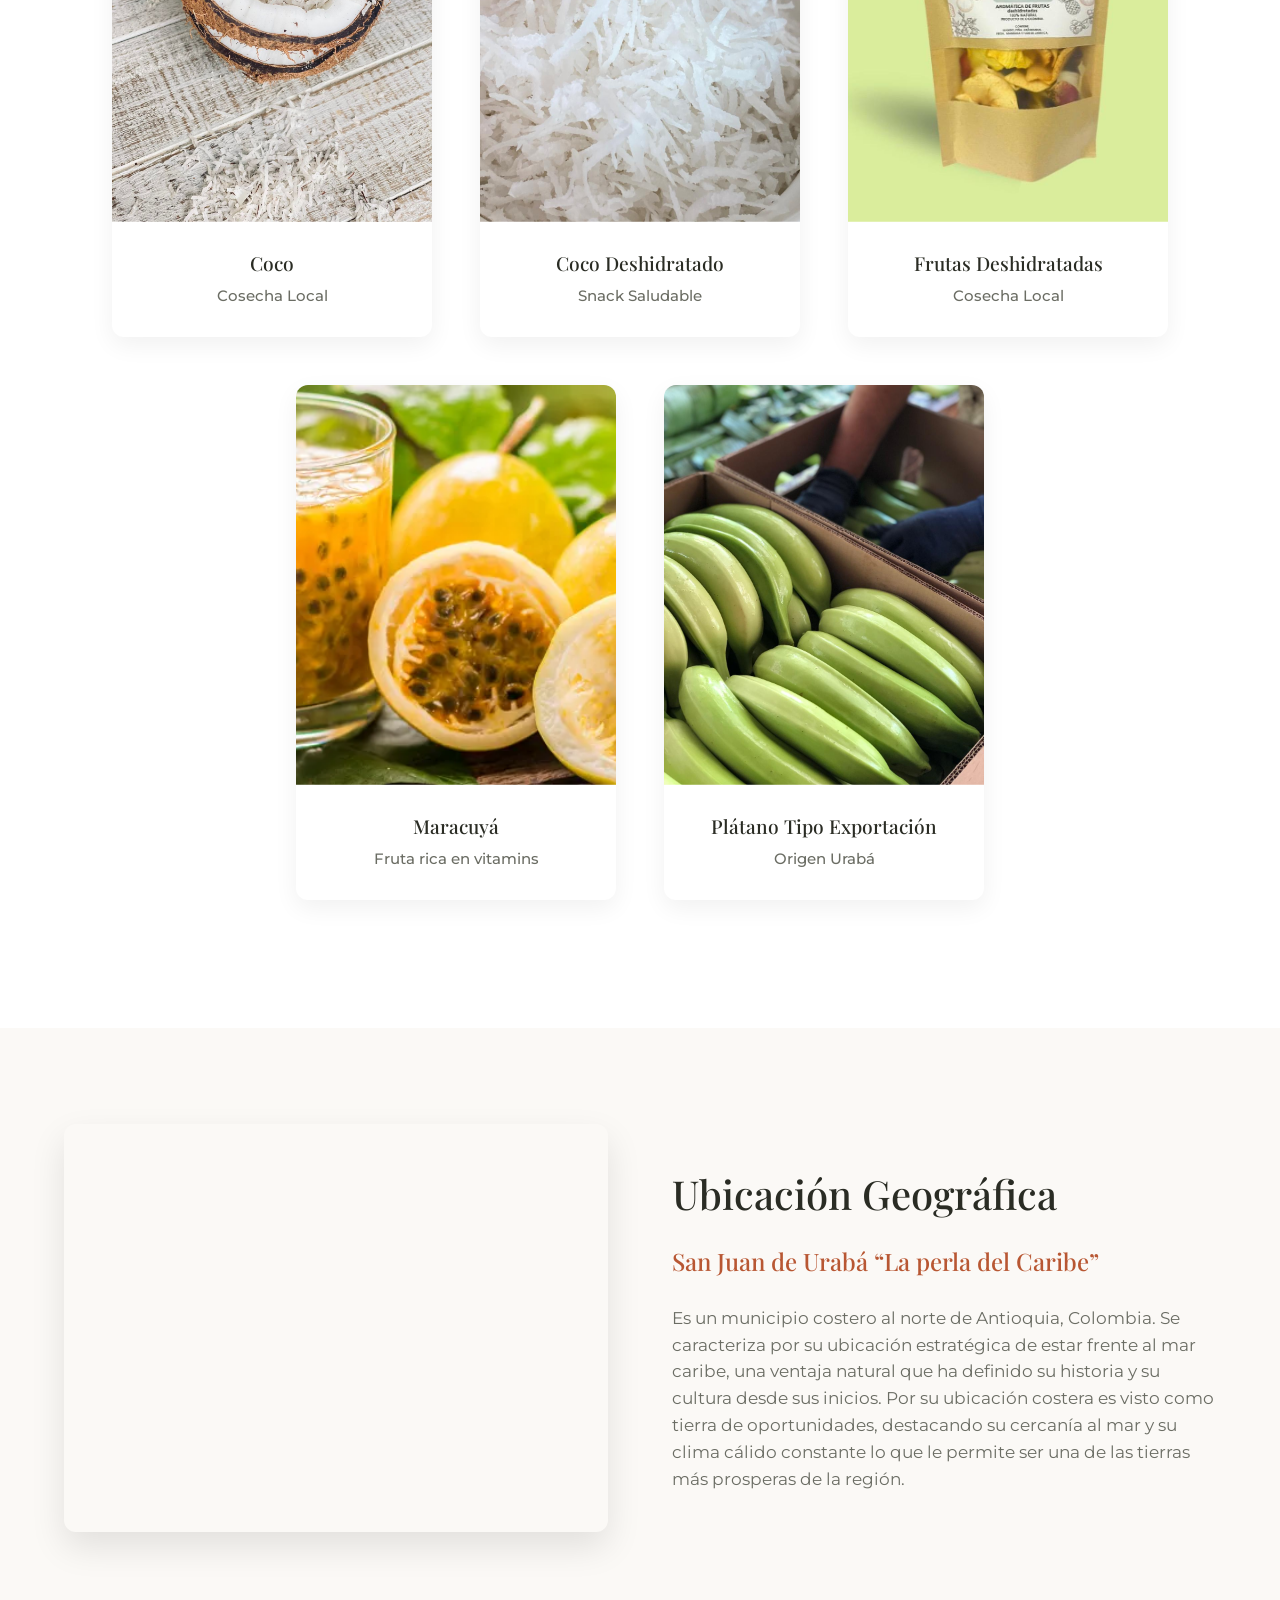
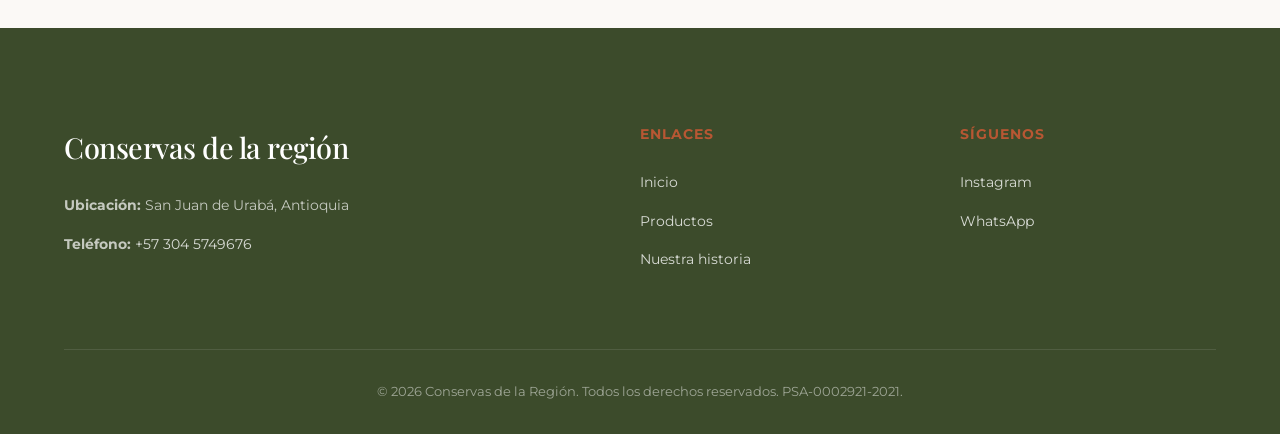
==== commit 479b3328: "Update index.html" ====
--- a/index.html
+++ b/index.html
@@ -32,7 +32,7 @@
         <ul>
             <li><a href="index.html" class="activo">Inicio</a></li>
             <li><a href="catalogo.html">Productos</a></li>
-            <li><a href="nosotros.html">Nuestra historia</a></li>            
+            <li><a href="nosotros.html">Nuestra historia</a></li>
             <li><a href="beneficios.html">Beneficios</a></li>
         </ul>
     </nav>
@@ -47,6 +47,52 @@
         <p>Coco, plátano y maracuyá transformados en experiencias botánicas y gastronómicas de origen 100% natural.</p>
         <div class="botones-hero">
             <a href="#productos-index" class="btn btn-primario">Descubrir Colección</a>
+        </div>
+    </div>
+</section>
+
+<section id="usos" class="beneficios-modernos fade-in">
+    <div class="cabecera-beneficios">
+        <h2 class="seccion-titulo">Usos y Aplicaciones</h2>
+        <p style="color: var(--texto-claro); max-width: 600px; margin: 0 auto;">Descubre cómo integrar la pureza de nuestro aceite en tu rutina, con propiedades perfectas tanto para la cocina como para tu cuidado personal.</p>
+    </div>
+    <div class="beneficios-grid">
+        <div class="beneficio-item-normal">
+            <div class="icono-beneficio">
+                <svg viewBox="0 0 24 24" fill="none" stroke="currentColor" stroke-width="2" stroke-linecap="round" stroke-linejoin="round">
+                    <path d="M6 13.87A4 4 0 0 1 7.41 6a5.11 5.11 0 0 1 1.05-1.54 5 5 0 0 1 7.08 0A5.11 5.11 0 0 1 16.59 6 4 4 0 0 1 18 13.87V21H6Z"></path>
+                    <line x1="6" y1="17" x2="18" y2="17"></line>
+                </svg>
+            </div>
+            <h3>Uso Culinario</h3>
+            <p>Sustituye la mantequilla o aceites vegetales por nuestro aceite de coco puro, puedes utilizarlo para aderezar, saltear, sofreír o guisar conservando todos los beneficios en tus platos.</p>
+        </div>
+
+        <div class="beneficio-item-normal">
+            <div class="icono-beneficio">
+                <svg viewBox="0 0 24 24" fill="none" stroke="currentColor" stroke-width="2" stroke-linecap="round" stroke-linejoin="round">
+                    <path d="M12 2.69l5.66 5.66a8 8 0 1 1-11.31 0z"></path>
+                </svg>
+            </div>
+            <h3>Uso Estético Capilar</h3>
+            <p>Con el cabello seco aplícalo de medios a puntas y déjalo actuar durante una o dos horas, o si prefieres toda la noche, antes de lavarlo. Sirve como mascarilla de hidratación capilar.</p>
+        </div>
+
+        <div class="beneficio-item-normal">
+            <div class="icono-beneficio">
+                <svg viewBox="0 0 24 24" fill="none" stroke="currentColor" stroke-width="2" stroke-linecap="round" stroke-linejoin="round">
+                    <path d="M12 2v4"></path>
+                    <path d="M12 18v4"></path>
+                    <path d="M4.93 4.93l2.83 2.83"></path>
+                    <path d="M16.24 16.24l2.83 2.83"></path>
+                    <path d="M2 12h4"></path>
+                    <path d="M18 12h4"></path>
+                    <path d="M4.93 19.07l2.83-2.83"></path>
+                    <path d="M16.24 7.76l2.83-2.83"></path>
+                </svg>
+            </div>
+            <h3>Uso Corporal Diario</h3>
+            <p>Aprovecha su pureza y rápida absorción como un excelente humectante natural para todo el cuerpo, que nutre y revitaliza tu piel dejándola suave sin necesidad de químicos.</p>
         </div>
     </div>
 </section>
@@ -121,77 +167,6 @@
     </div>
 </section>
 
-<section id="coco-benefits-interactive" class="fade-in">
-  <div class="coconut-benefits-container">
-    <h2 class="seccion-titulo text-center">Beneficios del Coco</h2>
-    <p class="text-center" style="max-width: 600px; margin: 0 auto 3rem; color: var(--texto-claro);">Interactúa con cada burbuja para descubrir cómo nuestra esencia pura puede transformar tu bienestar integral de origen 100% natural.</p>
-    
-    <div class="interactive-layout">
-      
-      <div class="benefit-item bubble-corazon" data-benefit="corazon">
-        <span class="benefit-title">Salud Cardiovascular</span>
-      </div>
-
-      <div class="benefit-item bubble-digestion" data-benefit="digestion">
-        <span class="benefit-title">Mejora la Digestión</span>
-      </div>
-
-      <div class="benefit-item bubble-dental" data-benefit="dental">
-        <span class="benefit-title">Protección Dental</span>
-      </div>
-
-      <div class="benefit-item bubble-apetito" data-benefit="apetito">
-        <span class="benefit-title">Reduce el Apetito</span>
-      </div>
-
-      <div class="benefit-item bubble-inmune" data-benefit="inmune">
-        <span class="benefit-title">Sistema Inmune</span>
-      </div>
-
-      <div class="benefit-item bubble-pelo" data-benefit="pelo">
-        <span class="benefit-title">Cabello y Piel</span>
-      </div>
-
-      <div class="benefit-item bubble-cerebral" data-benefit="cerebral">
-        <span class="benefit-title">Función Cerebral</span>
-      </div>
-
-      <div class="benefit-item bubble-microbiana" data-benefit="microbiana">
-        <span class="benefit-title">Acción Antimicrobiana</span>
-      </div>
-
-      <div class="benefit-item bubble-peso" data-benefit="peso">
-        <span class="benefit-title">Pérdida de Peso</span>
-      </div>
-
-      <div class="benefit-item bubble-azucar" data-benefit="azucar">
-        <span class="benefit-title">Control de Azúcar</span>
-      </div>
-
-      <div class="central-display">
-        <img src="src/img/coco.png" alt="Coconut Pure" class="central-coconut">
-        <div class="central-panel hidden">
-          <h3 id="panel-title">Beneficio Único</h3>
-          <p id="panel-desc">Descripción del beneficio en detalle.</p>
-        </div>
-      </div>
-      
-      <svg class="connecting-lines" viewBox="0 0 1000 1000" preserveAspectRatio="none">
-        <path class="line-path corazon" d="M500 500 L 900 500" stroke-width="2" stroke="currentColor" fill="none"></path>
-        <path class="line-path digestion" d="M500 500 L 823 735" stroke-width="2" stroke="currentColor" fill="none"></path>
-        <path class="line-path dental" d="M500 500 L 623 880" stroke-width="2" stroke="currentColor" fill="none"></path>
-        <path class="line-path apetito" d="M500 500 L 376 880" stroke-width="2" stroke="currentColor" fill="none"></path>
-        <path class="line-path inmune" d="M500 500 L 176 735" stroke-width="2" stroke="currentColor" fill="none"></path>
-        <path class="line-path pelo" d="M500 500 L 100 500" stroke-width="2" stroke="currentColor" fill="none"></path>
-        <path class="line-path cerebral" d="M500 500 L 176 264" stroke-width="2" stroke="currentColor" fill="none"></path>
-        <path class="line-path microbiana" d="M500 500 L 376 119" stroke-width="2" stroke="currentColor" fill="none"></path>
-        <path class="line-path peso" d="M500 500 L 623 119" stroke-width="2" stroke="currentColor" fill="none"></path>
-        <path class="line-path azucar" d="M500 500 L 823 264" stroke-width="2" stroke="currentColor" fill="none"></path>
-      </svg>
-    </div>
-  </div>
-</section>
-
 <section id="productos-index" class="destacados fade-in">
     <div class="cabecera-seccion">
         <h2 class="seccion-titulo">Nuestros Productos</h2>
@@ -266,7 +241,7 @@
             </a>
             <div class="info-producto">
                 <h3>Maracuyá</h3>
-                <span class="precio">Fruta rica en vitaminas</span>
+                <span class="precio">Fruta rica en vitamins</span>
             </div>
         </div>
         <div class="card-producto">
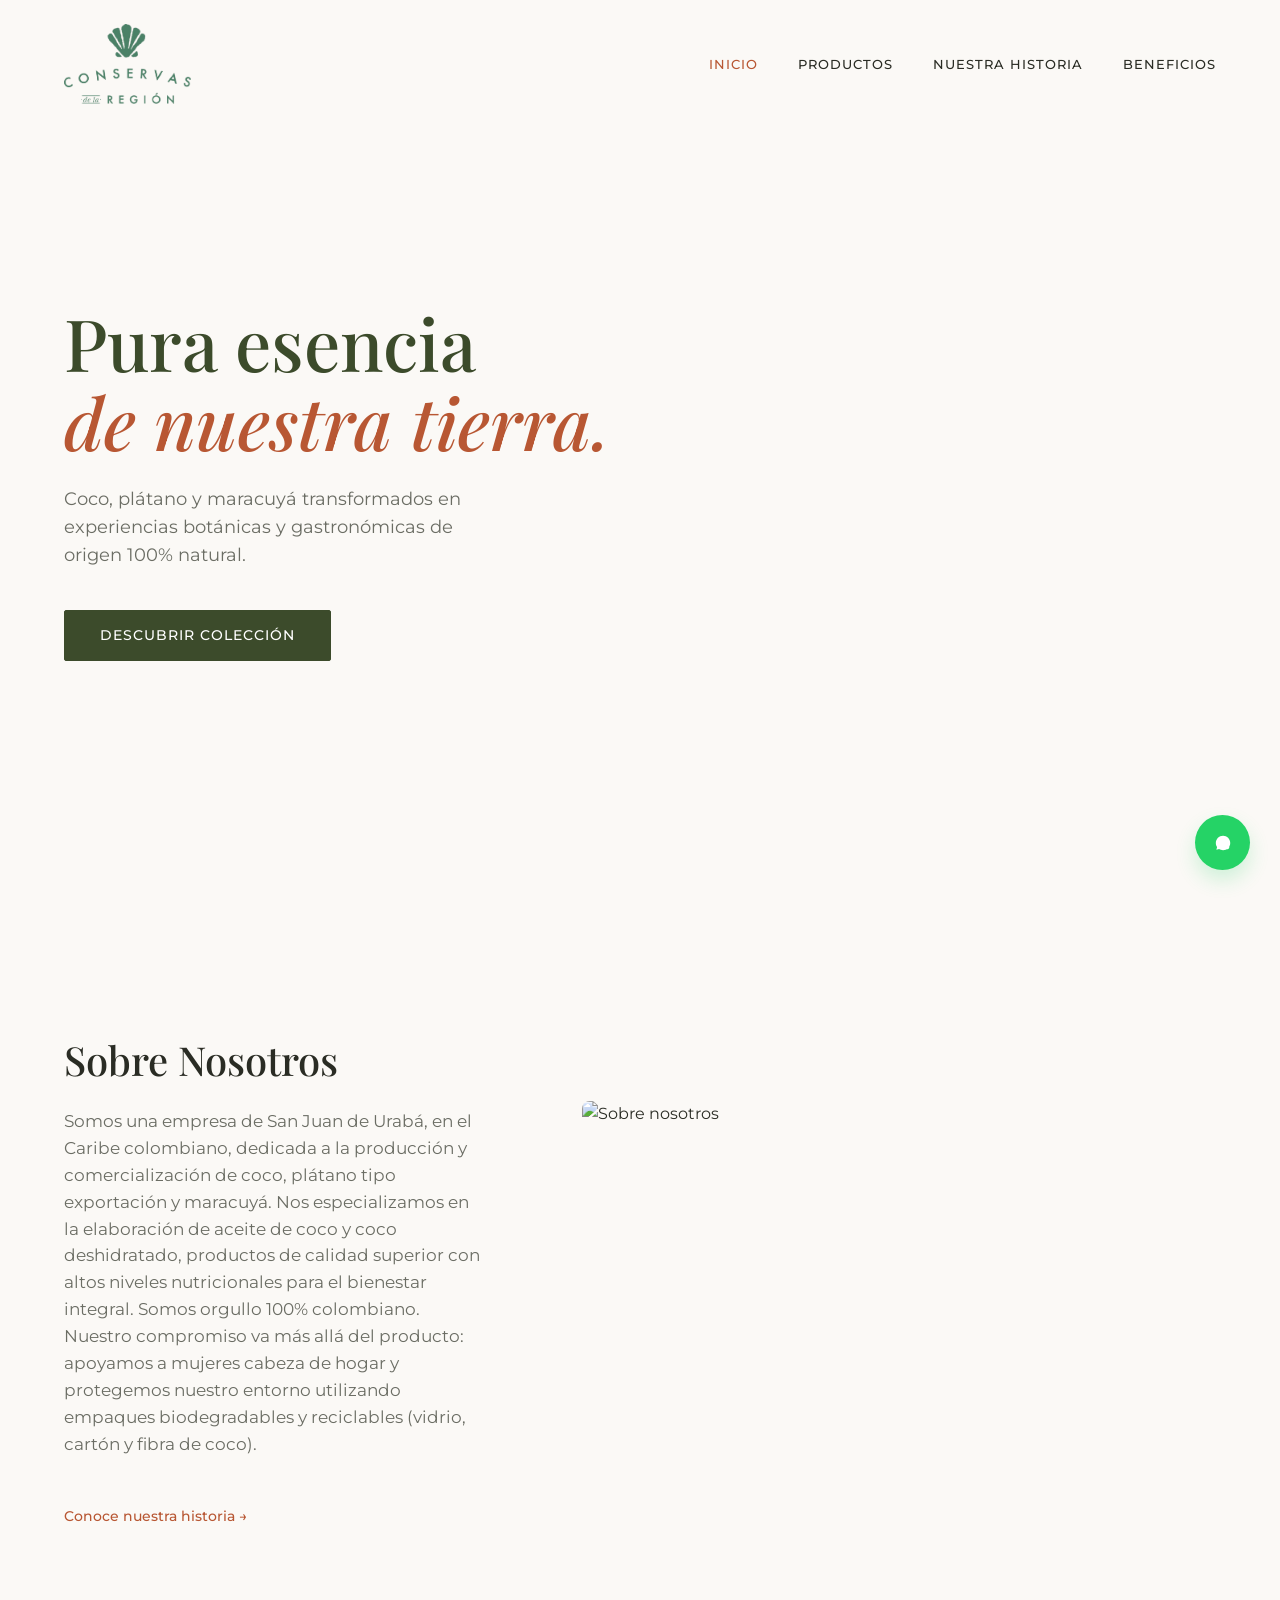
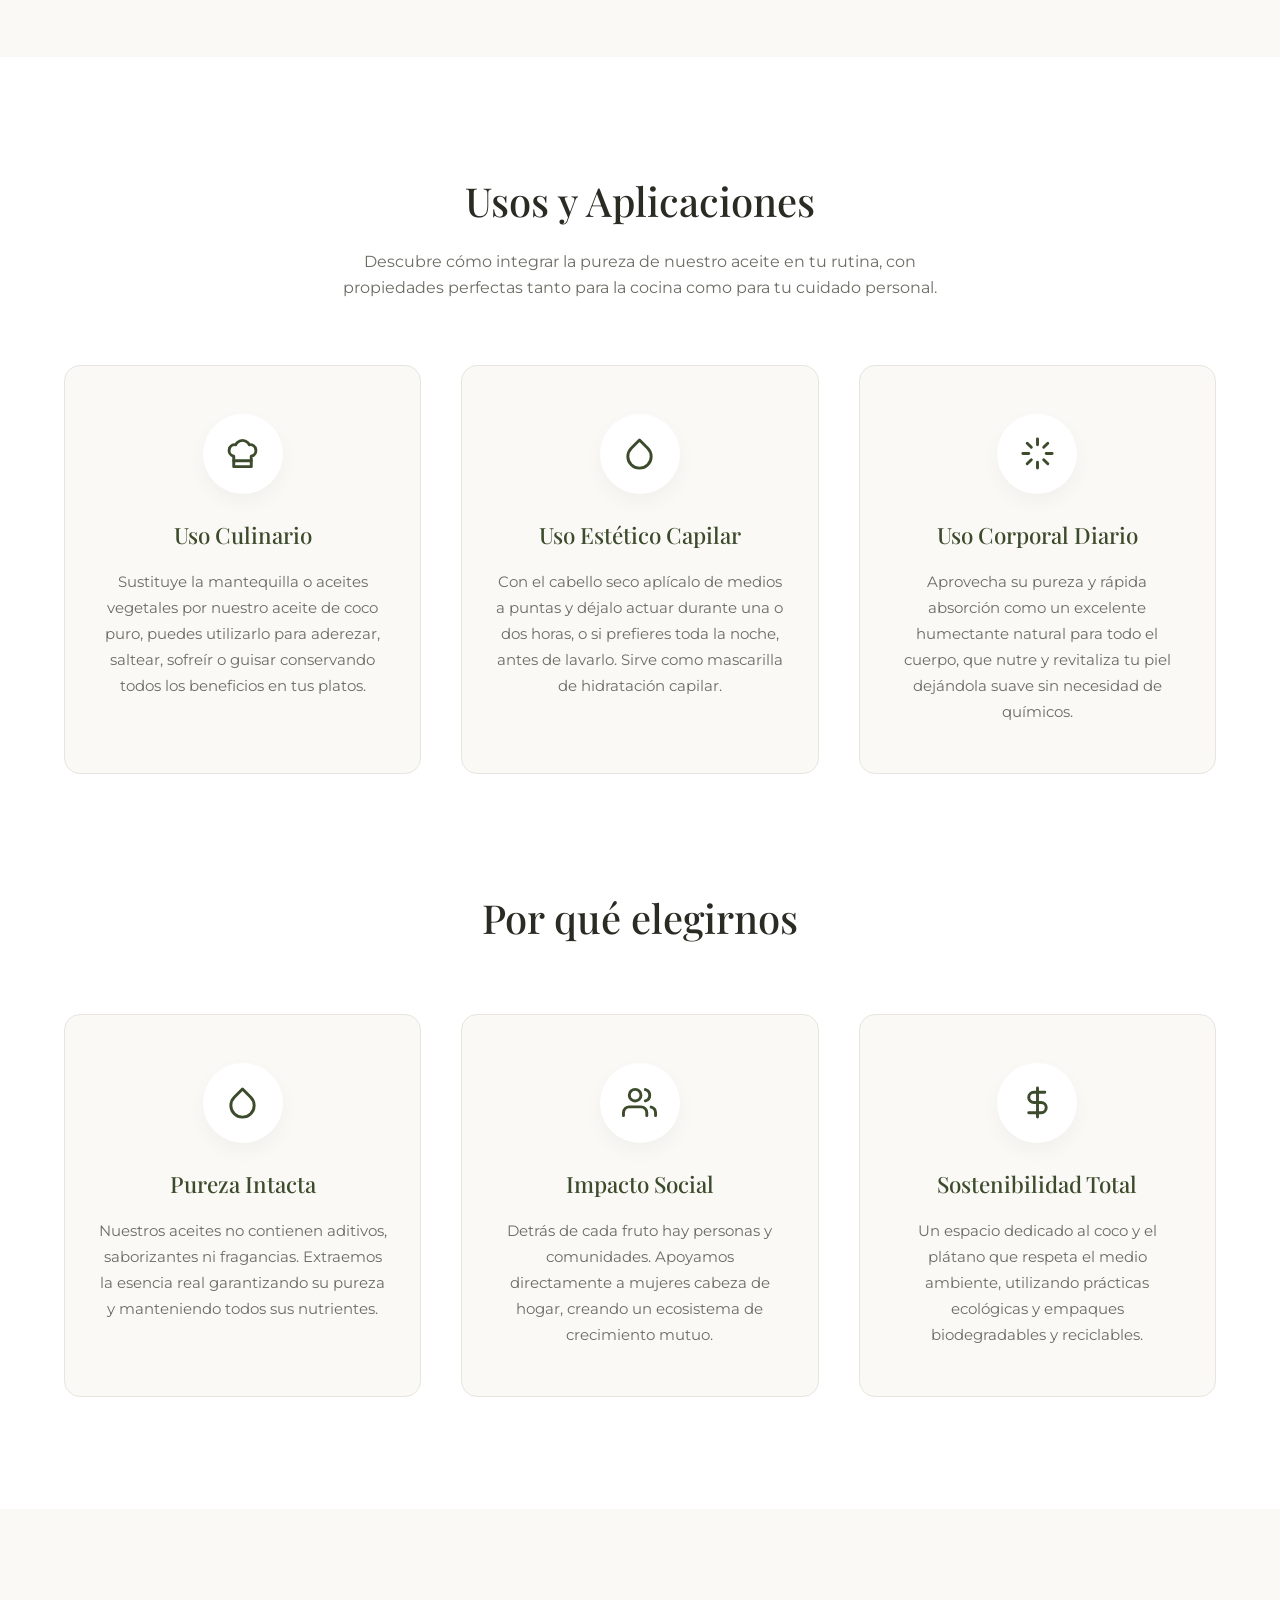
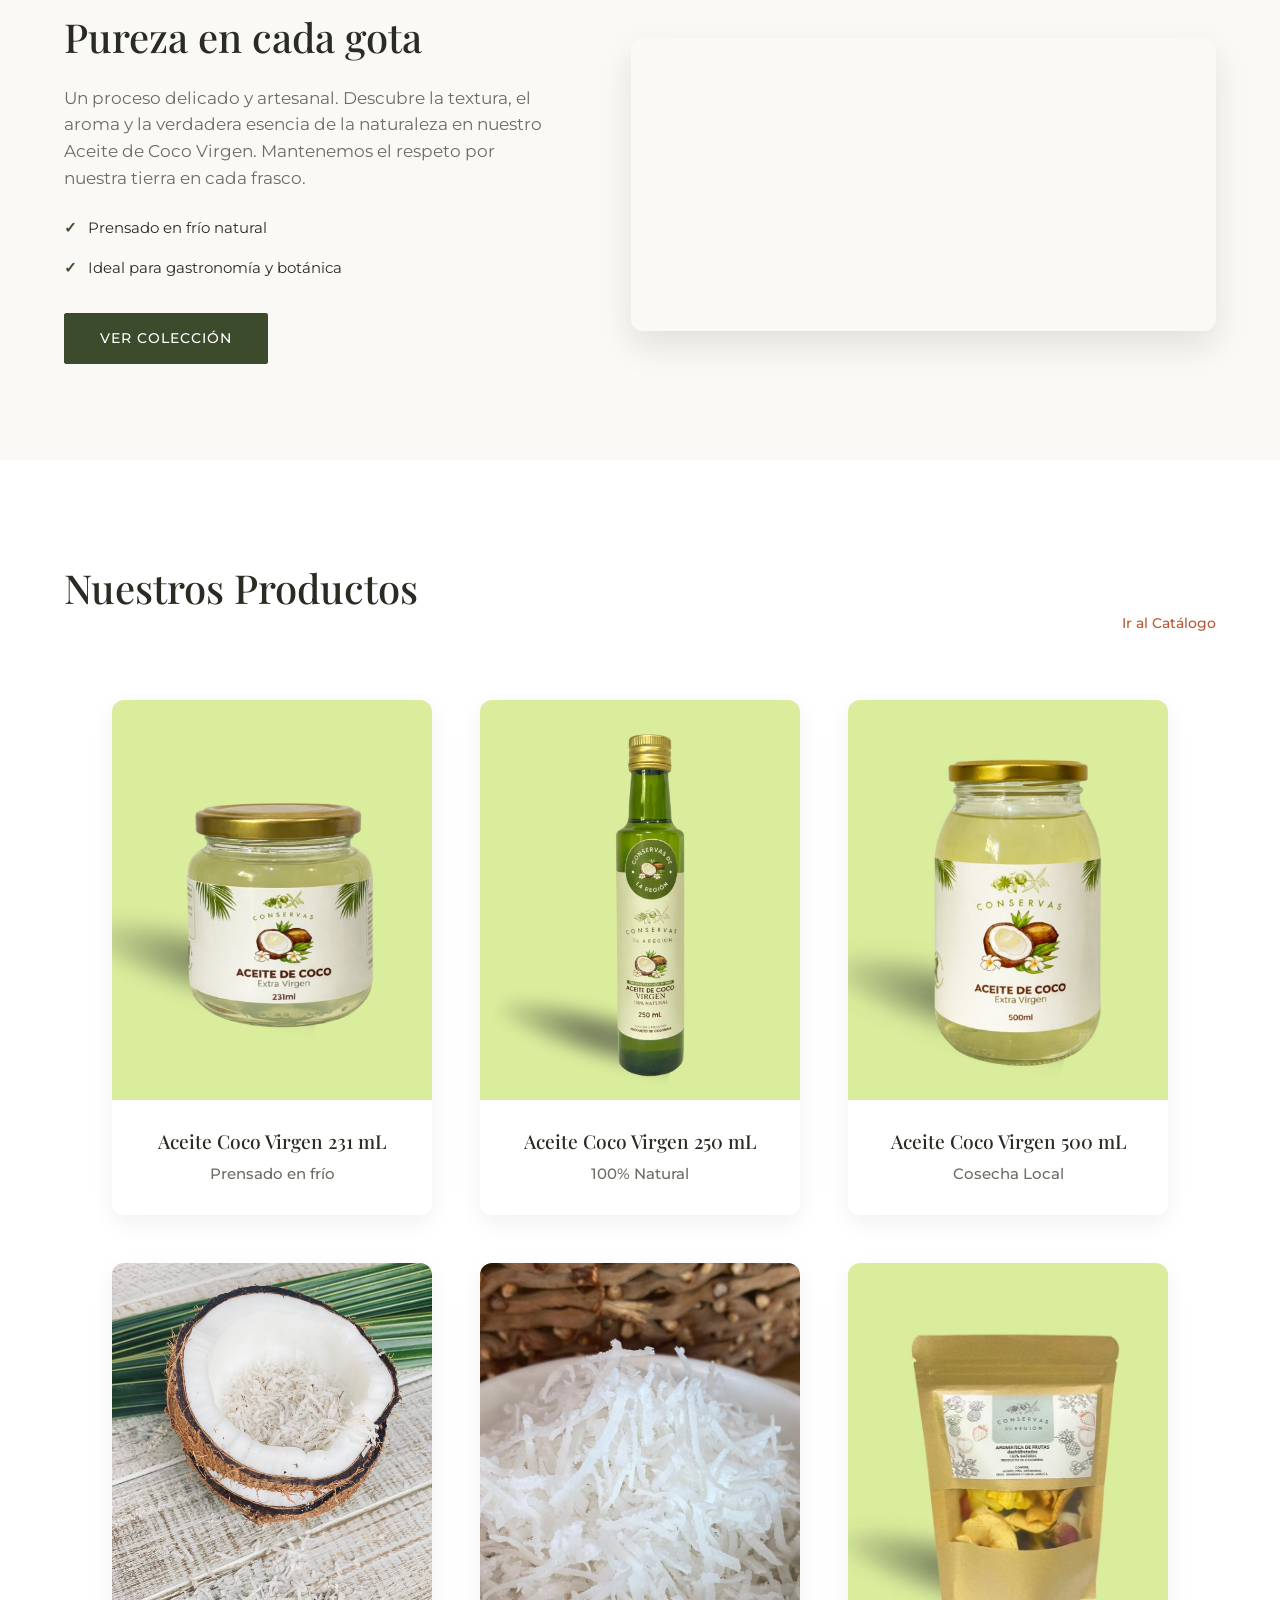
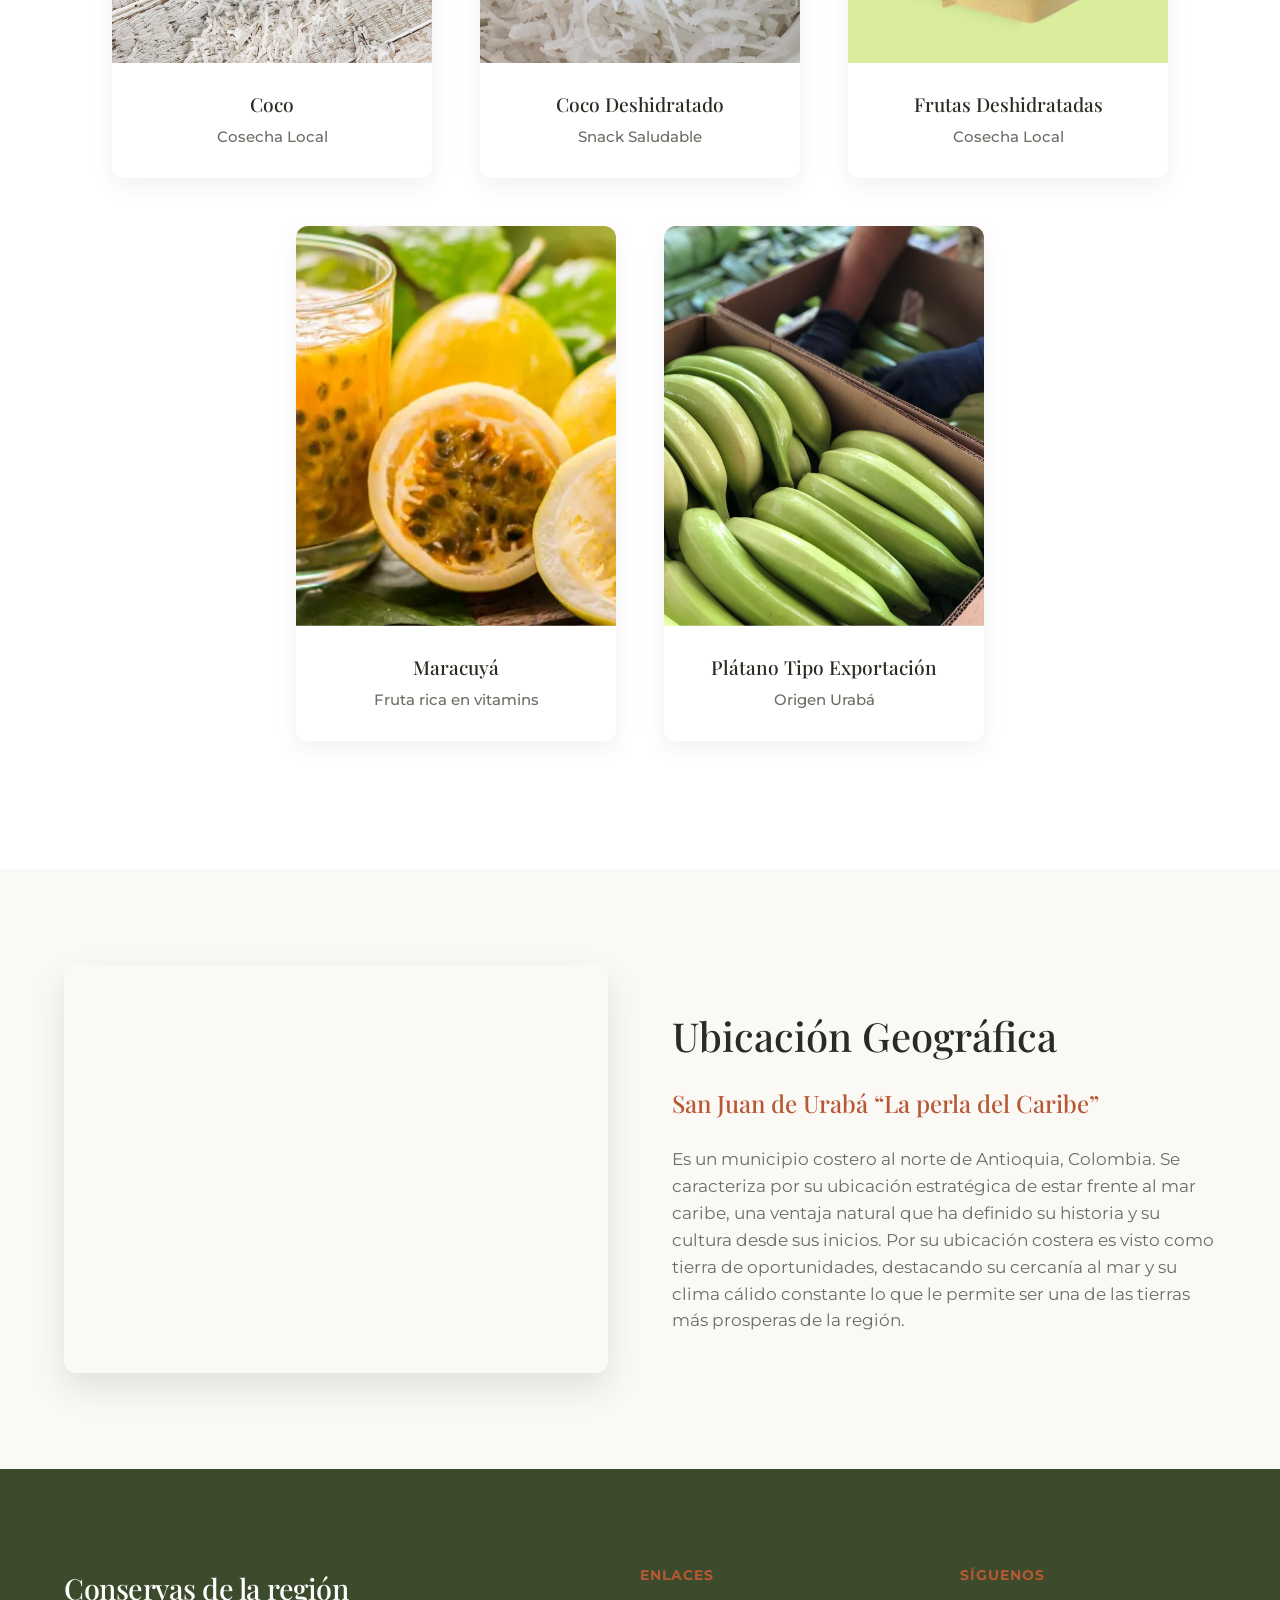
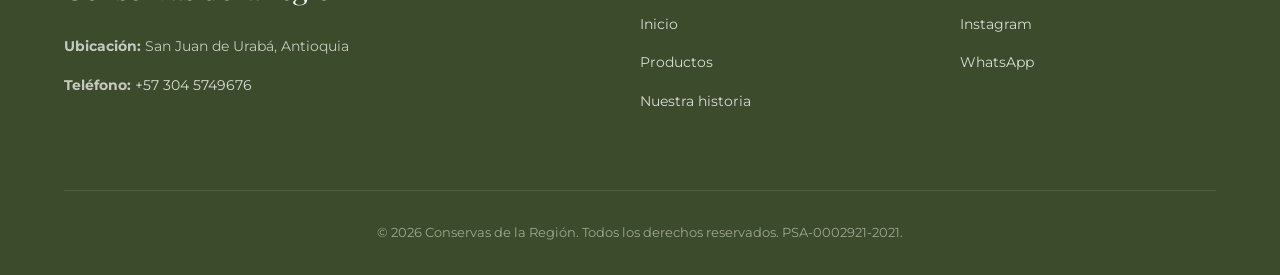
==== commit 4bf247e3: "Update index.html" ====
--- a/index.html
+++ b/index.html
@@ -51,6 +51,19 @@
     </div>
 </section>
 
+<section class="filosofia fade-in">
+    <div class="filosofia-grid">
+        <div class="filosofia-texto">
+            <h2 class="seccion-titulo">Sobre Nosotros</h2>
+            <p>Somos una empresa de San Juan de Urabá, en el Caribe colombiano, dedicada a la producción y comercialización de coco, plátano tipo exportación y maracuyá. Nos especializamos en la elaboración de aceite de coco y coco deshidratado, productos de calidad superior con altos niveles nutricionales para el bienestar integral. Somos orgullo 100% colombiano. Nuestro compromiso va más allá del producto: apoyamos a mujeres cabeza de hogar y protegemos nuestro entorno utilizando empaques biodegradables y reciclables (vidrio, cartón y fibra de coco).</p>
+            <a href="nosotros.html" class="btn-link" style="display: inline-block; margin-top: 1rem;">Conoce nuestra historia →</a>
+        </div>
+        <div class="filosofia-img" id="about-carousel">
+            <img src="src/img/plat-6.png" alt="Sobre nosotros" class="about-slide">
+        </div>
+    </div>
+</section>
+
 <section id="usos" class="beneficios-modernos fade-in">
     <div class="cabecera-beneficios">
         <h2 class="seccion-titulo">Usos y Aplicaciones</h2>
@@ -93,19 +106,6 @@
             </div>
             <h3>Uso Corporal Diario</h3>
             <p>Aprovecha su pureza y rápida absorción como un excelente humectante natural para todo el cuerpo, que nutre y revitaliza tu piel dejándola suave sin necesidad de químicos.</p>
-        </div>
-    </div>
-</section>
-
-<section class="filosofia fade-in">
-    <div class="filosofia-grid">
-        <div class="filosofia-texto">
-            <h2 class="seccion-titulo">Sobre Nosotros</h2>
-            <p>Somos una empresa de San Juan de Urabá, en el Caribe colombiano, dedicada a la producción y comercialización de coco, plátano tipo exportación y maracuyá. Nos especializamos en la elaboración de aceite de coco y coco deshidratado, productos de calidad superior con altos niveles nutricionales para el bienestar integral. Somos orgullo 100% colombiano. Nuestro compromiso va más allá del producto: apoyamos a mujeres cabeza de hogar y protegemos nuestro entorno utilizando empaques biodegradables y reciclables (vidrio, cartón y fibra de coco).</p>
-            <a href="nosotros.html" class="btn-link" style="display: inline-block; margin-top: 1rem;">Conoce nuestra historia →</a>
-        </div>
-        <div class="filosofia-img" id="about-carousel">
-            <img src="src/img/plat-6.png" alt="Sobre nosotros" class="about-slide">
         </div>
     </div>
 </section>
--- a/src/style.css
+++ b/src/style.css
@@ -44,8 +44,8 @@
 .beneficio-card h3 { margin-bottom: 1rem; font-size: 1.3rem; }
 .beneficio-card p { color: var(--texto-claro); font-size: 0.95rem; }
 .filosofia { padding: 8rem 5%; }
-.filosofia-grid { display: grid; grid-template-columns: 1fr 1fr; gap: 6rem; align-items: center; max-width: 1200px; margin: 0 auto; }
-.filosofia-img { position: relative; width: 100%; aspect-ratio: 4/5; border-radius: 8px; overflow: hidden; }
+.filosofia-grid { display: grid; grid-template-columns: 0.8fr 1.2fr; gap: 6rem; align-items: center; max-width: 1200px; margin: 0 auto; }
+.filosofia-img { position: relative; width: 100%; aspect-ratio: 16/9; border-radius: 8px; overflow: hidden; }
 .filosofia-img .about-slide { position: absolute; top: 0; left: 0; width: 100%; height: 100%; object-fit: cover; opacity: 0; transition: opacity 0.8s ease-in-out; }
 .filosofia-img .about-slide.active { opacity: 1; z-index: 1; }
 .filosofia-texto p { color: var(--texto-claro); margin-bottom: 2rem; font-size: 1.05rem; }
@@ -170,56 +170,3 @@
 .historia-card h3 { font-size: 1.8rem; color: var(--verde-botanico); margin-bottom: 1rem; transform: translateZ(30px); }
 .historia-card p { color: var(--texto-claro); font-size: 1rem; transform: translateZ(15px); }
 @media screen and (max-width: 768px) { .timeline::before { left: 20px; } .timeline-item { width: 100%; padding-left: 60px; padding-right: 0; left: 0!important; } .timeline-item:nth-child(even), .timeline-item:nth-child(odd) { text-align: left; } .timeline-dot, .timeline-item:nth-child(odd) .timeline-dot, .timeline-item:nth-child(even) .timeline-dot { left: 10px; right: auto; } }
-
-#coco-benefits-interactive { padding: 6rem 5%; background-color: var(--blanco); overflow: hidden; position: relative; }
-.coconut-benefits-container { max-width: 1200px; margin: 0 auto; position: relative; }
-.text-center { text-align: center; }
-.interactive-layout { position: relative; width: 100%; min-height: 800px; max-width: 900px; margin: 0 auto; display: flex; align-items: center; justify-content: center; }
-.central-display { position: relative; width: 260px; height: 260px; background: var(--bg-principal); border-radius: 50%; box-shadow: 0 20px 50px rgba(0,0,0,0.08); display: flex; align-items: center; justify-content: center; z-index: 10; transition: all 0.5s ease; overflow: hidden; }
-.central-coconut { width: 100%; height: auto; object-fit: contain; padding: 20px; transition: opacity 0.5s ease; }
-.central-panel { position: absolute; top: 0; left: 0; width: 100%; height: 100%; padding: 30px; display: flex; flex-direction: column; align-items: center; justify-content: center; background: var(--verde-botanico); color: var(--blanco); text-align: center; transition: opacity 0.5s ease; opacity: 1; z-index: 2; }
-.central-panel.hidden { opacity: 0; z-index: 1; pointer-events: none; }
-.central-panel h3 { font-size: 1.5rem; margin-bottom: 0.8rem; color: var(--terracota); line-height: 1.2; }
-.central-panel p { font-size: 0.95rem; line-height: 1.5; color: var(--blanco); opacity: 0.9; }
-
-.benefit-item { position: absolute; background: var(--blanco); padding: 10px; border-radius: 50%; box-shadow: 0 8px 20px rgba(0,0,0,0.06); display: flex; flex-direction: column; align-items: center; justify-content: center; text-align: center; cursor: pointer; transition: transform 0.4s ease, box-shadow 0.4s ease, border-color 0.4s ease; border: 2px solid transparent; width: 140px; height: 140px; z-index: 15; transform: translate(-50%, -50%); }
-.benefit-item:hover { transform: translate(-50%, -50%) scale(1.1) !important; box-shadow: 0 15px 35px rgba(184,87,51,0.1); border-color: rgba(184,87,51,0.2); }
-.benefit-item.active { border-color: var(--terracota); background: var(--bg-principal); }
-
-.benefit-icon { width: 45px; height: 45px; margin-bottom: 5px; color: var(--verde-botanico); transition: color 0.4s ease; flex-shrink: 0; }
-.benefit-icon svg { width: 100%; height: 100%; }
-.benefit-item:hover .benefit-icon { color: var(--terracota); }
-
-.benefit-title { font-size: 0.75rem; font-weight: 600; text-transform: uppercase; line-height: 1.3; color: var(--texto-oscuro); transition: color 0.4s ease; word-wrap: break-word; hyphens: auto; width: 100%; overflow: hidden; display: -webkit-box; -webkit-line-clamp: 2; -webkit-box-orient: vertical; padding: 0 5px; }
-.benefit-item:hover .benefit-title { color: var(--terracota); }
-
-/* Posicionamiento en círculo para 10 elementos */
-.bubble-corazon { left: 90%; top: 50%; }
-.bubble-digestion { left: 82.3%; top: 73.5%; }
-.bubble-dental { left: 62.3%; top: 88%; }
-.bubble-apetito { left: 37.6%; top: 88%; }
-.bubble-inmune { left: 17.6%; top: 73.5%; }
-.bubble-pelo { left: 10%; top: 50%; }
-.bubble-cerebral { left: 17.6%; top: 26.4%; }
-.bubble-microbiana { left: 37.6%; top: 11.9%; }
-.bubble-peso { left: 62.3%; top: 11.9%; }
-.bubble-azucar { left: 82.3%; top: 26.4%; }
-
-.connecting-lines { position: absolute; top: 0; left: 0; width: 100%; height: 100%; z-index: 5; pointer-events: none; }
-.line-path { stroke: rgba(184,87,51,0.1); transition: stroke 0.4s ease, stroke-width 0.4s ease; }
-.line-path.active { stroke: var(--terracota); stroke-width: 3; stroke-dasharray: 5, 5; animation: dash 1s linear infinite; }
-@keyframes dash { to { stroke-dashoffset: -10; } }
-
-@media (max-width: 900px) { 
-    .interactive-layout { min-height: auto; flex-direction: column; gap: 2rem; max-width: 600px; padding: 2rem; } 
-    .central-display { width: 250px; height: 250px; order: 1; } 
-    .central-panel { padding: 30px; } 
-    .central-panel h3 { font-size: 1.5rem; } 
-    .central-panel p { font-size: 0.9rem; } 
-    .benefit-item { position: relative; top: auto; left: auto; right: auto; bottom: auto; transform: none !important; width: 100%; max-width: 320px; height: auto; flex-direction: row; gap: 1rem; padding: 1.5rem; border-radius: 8px; border-color: var(--borde-suave); order: 2; text-align: left; align-items: center; justify-content: flex-start; } 
-    .benefit-item:hover { transform: translateY(-5px) !important; border-color: rgba(184,87,51,0.3); }
-    .benefit-icon { width: 40px; height: 40px; margin: 0; } 
-    .benefit-title { font-size: 1rem; letter-spacing: normal; -webkit-line-clamp: 3; padding: 0; } 
-    .connecting-lines { display: none; } 
-    .benefit-item.active { border-color: var(--terracota); } 
-}
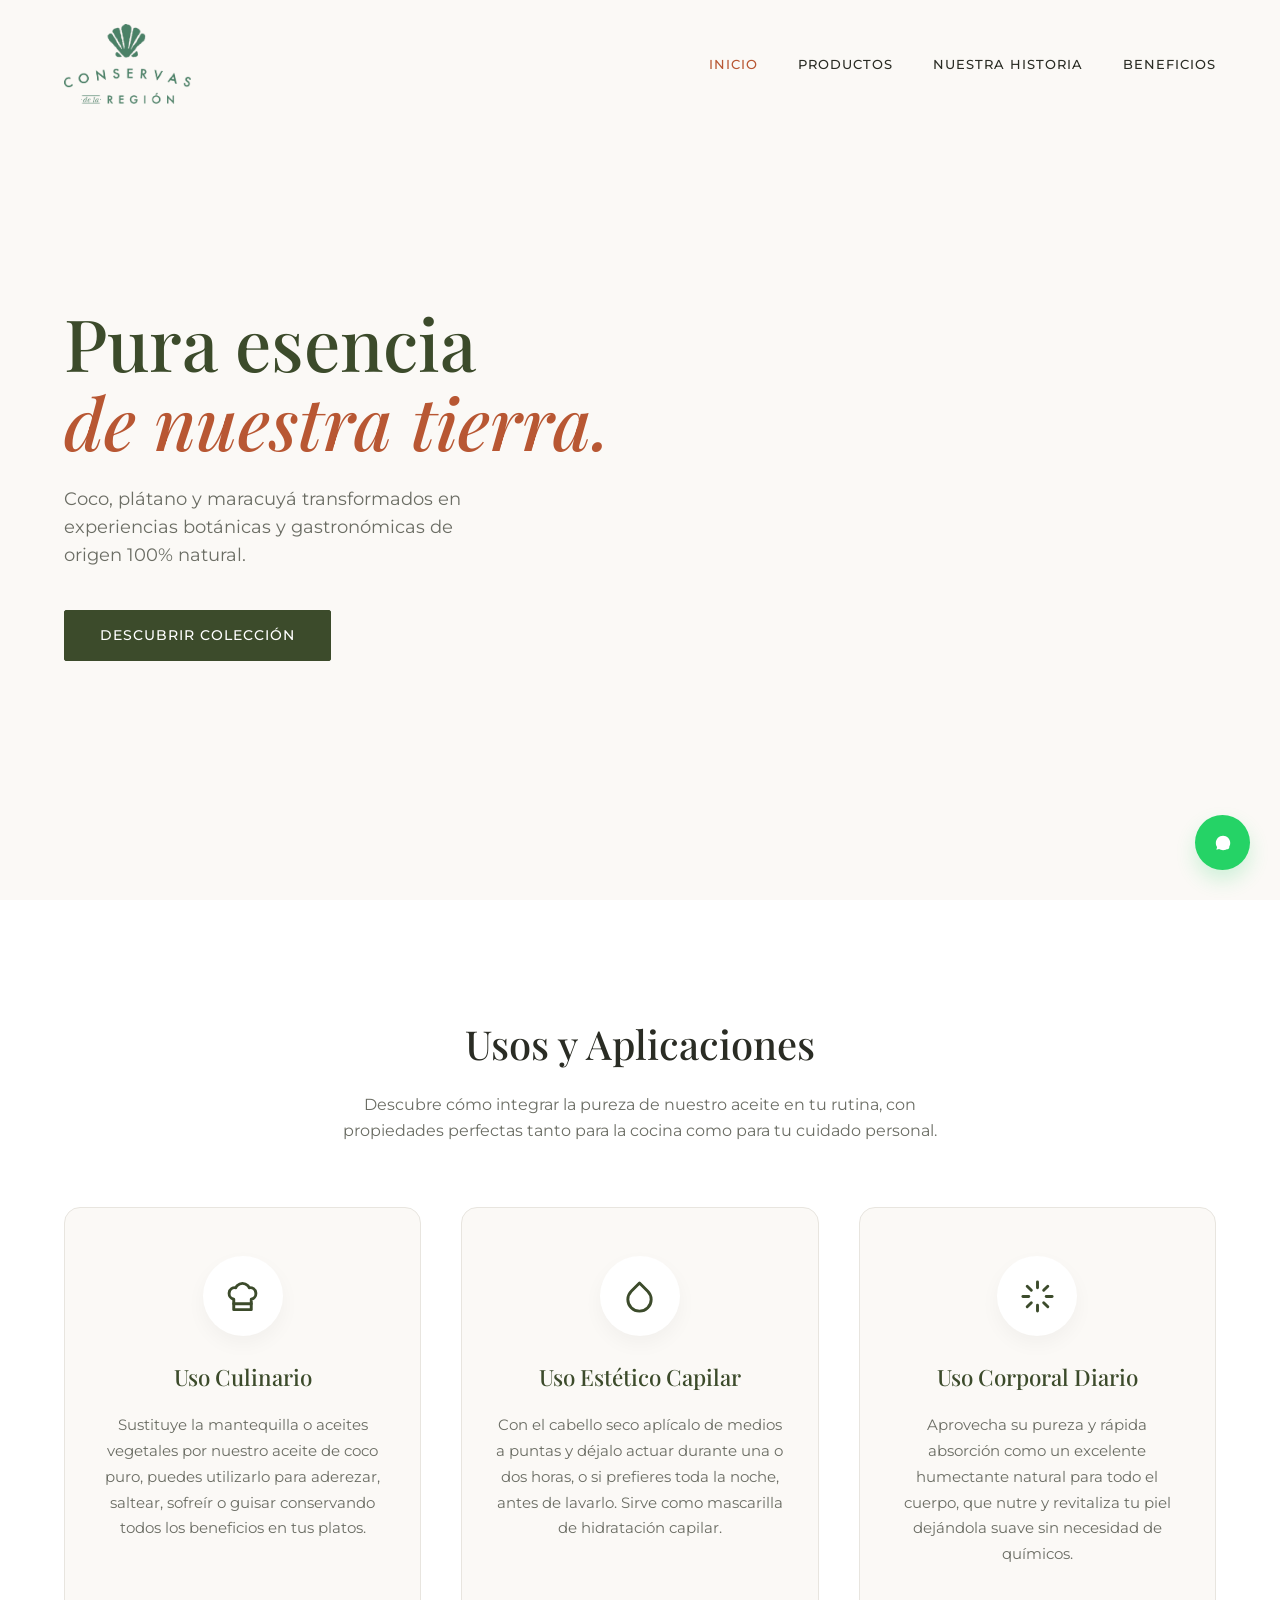
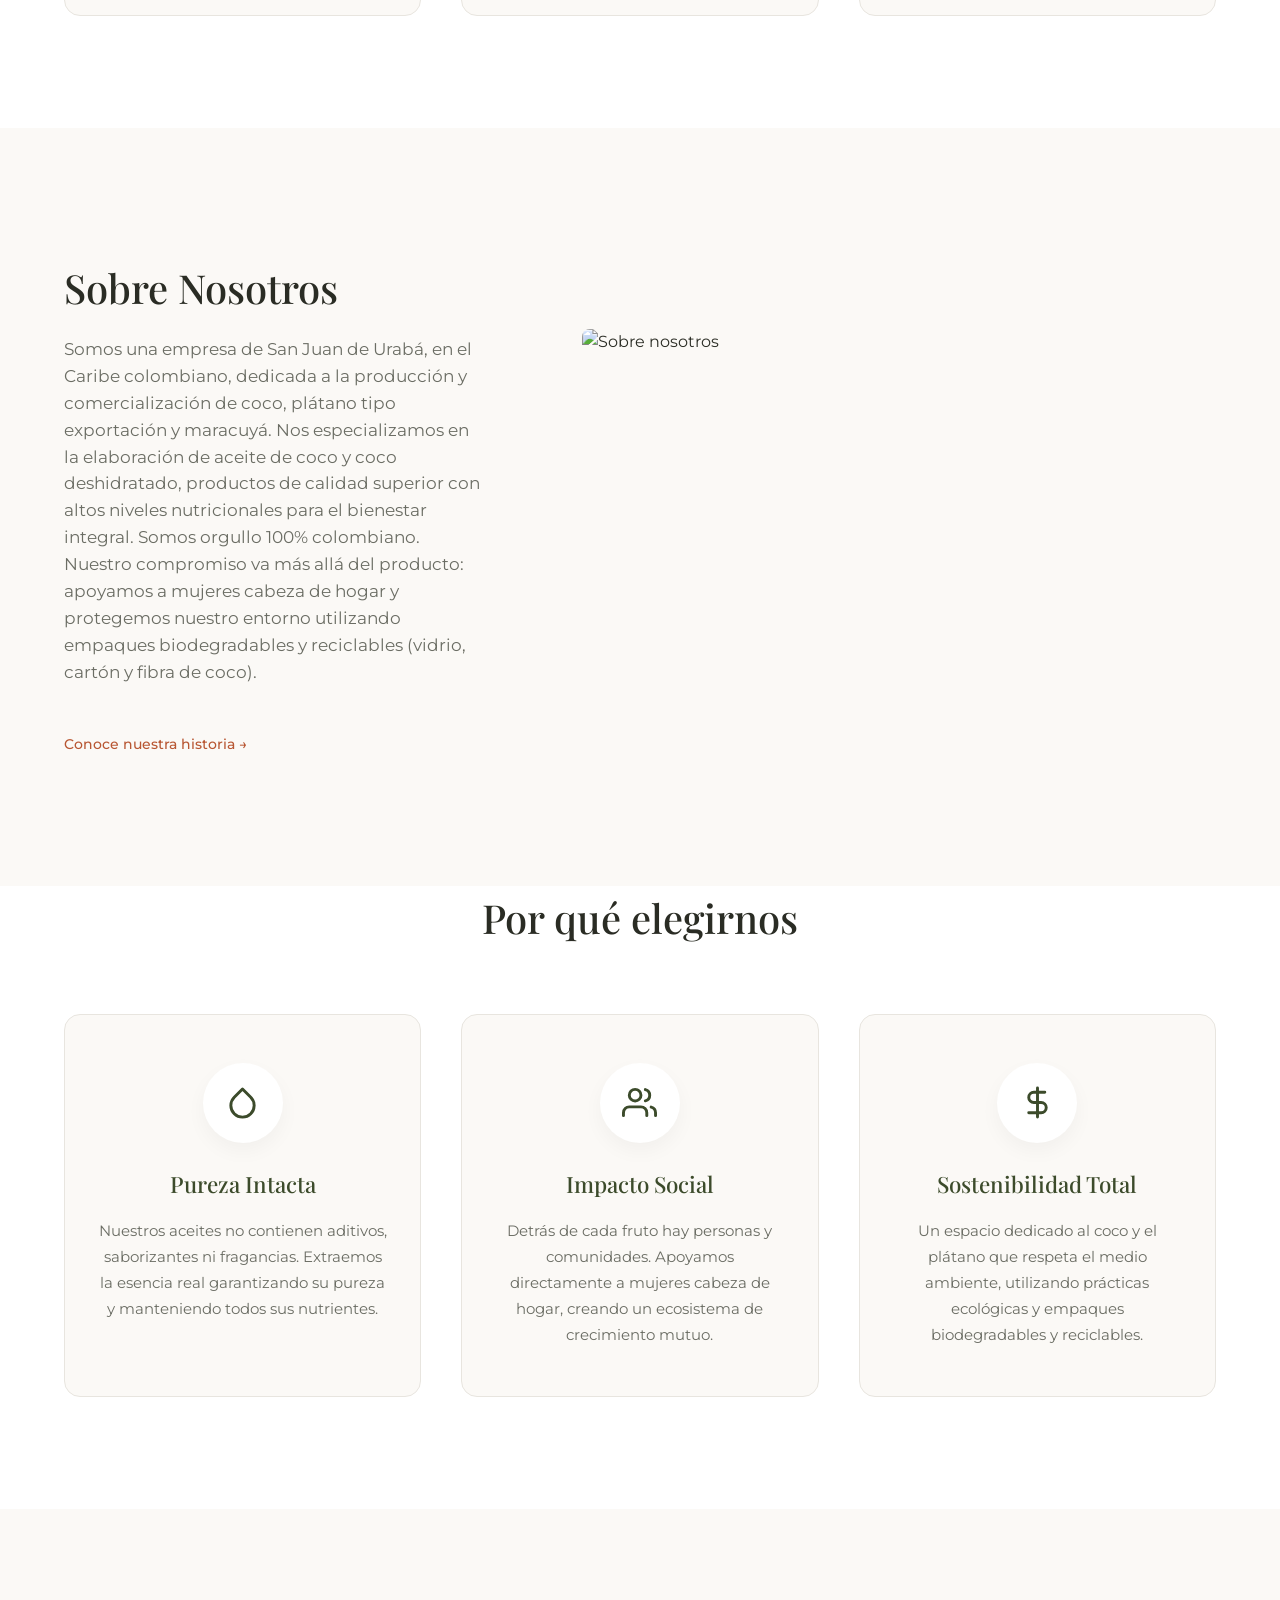
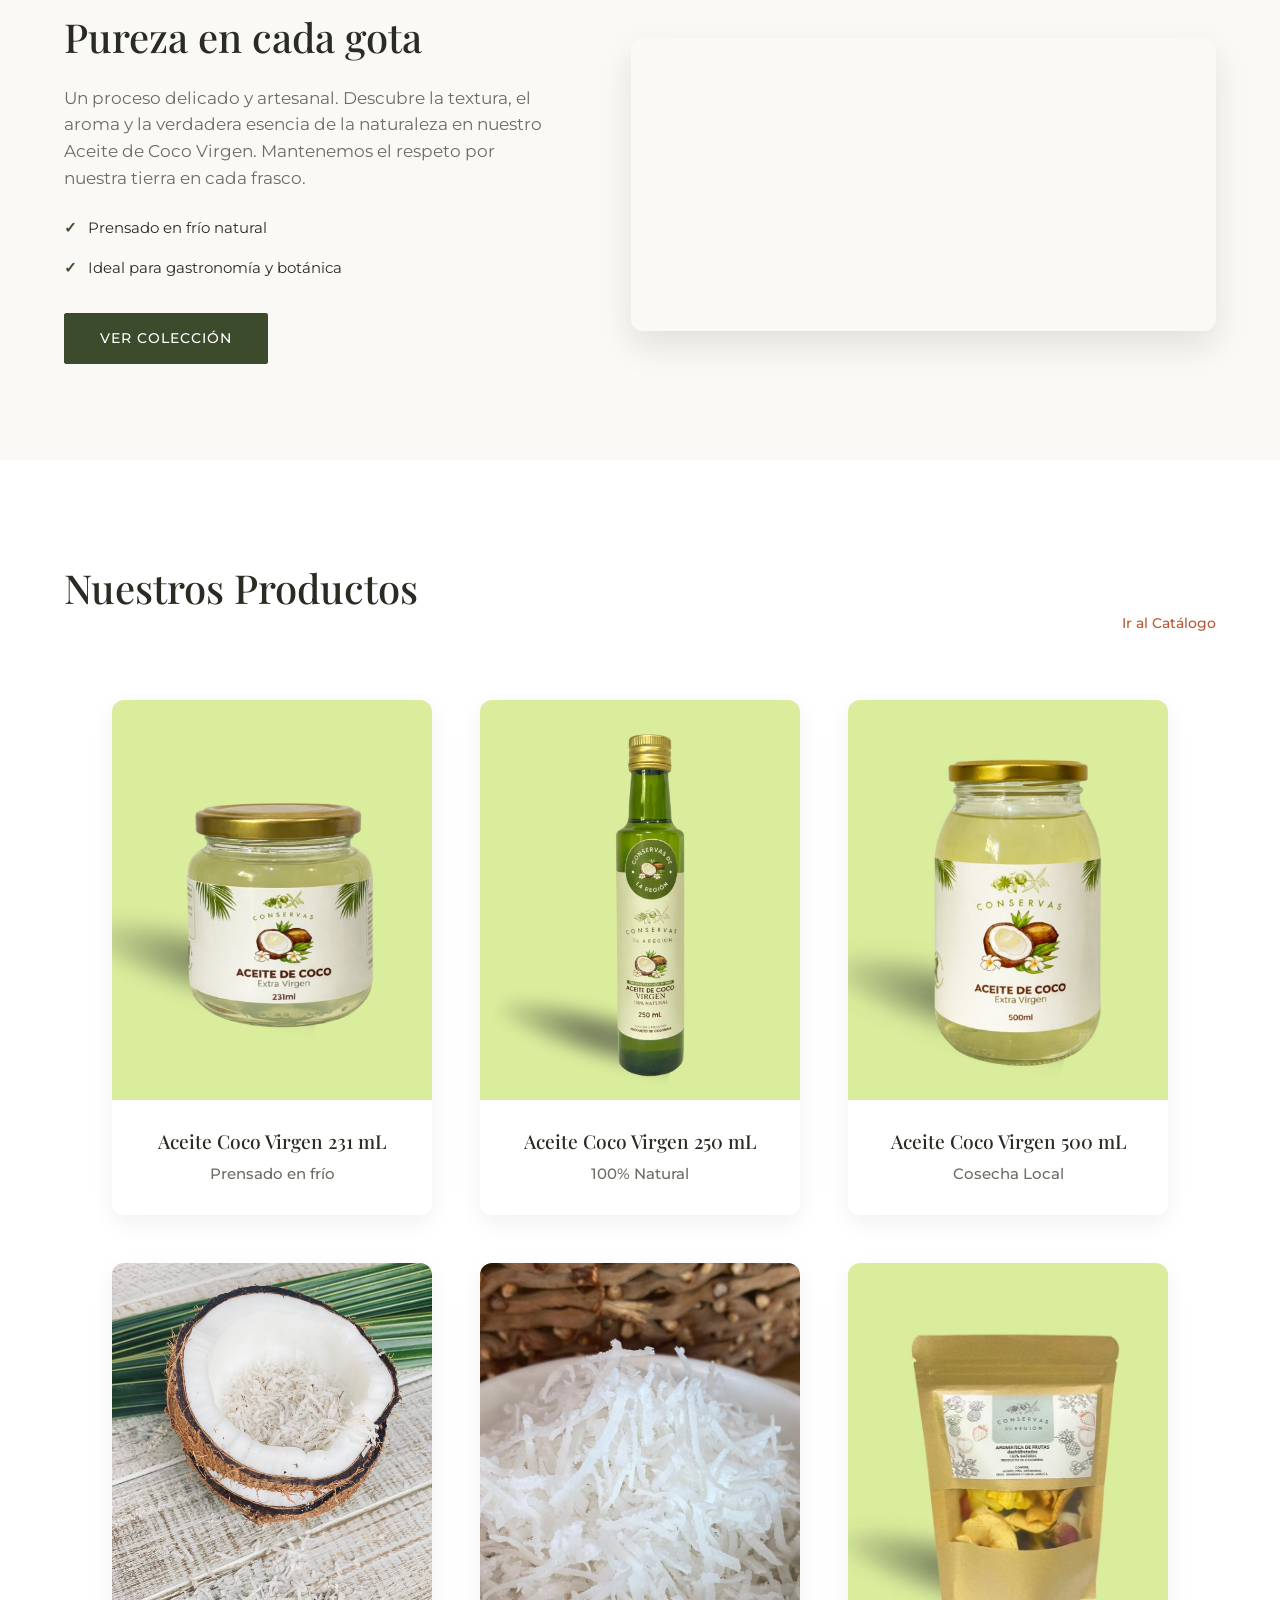
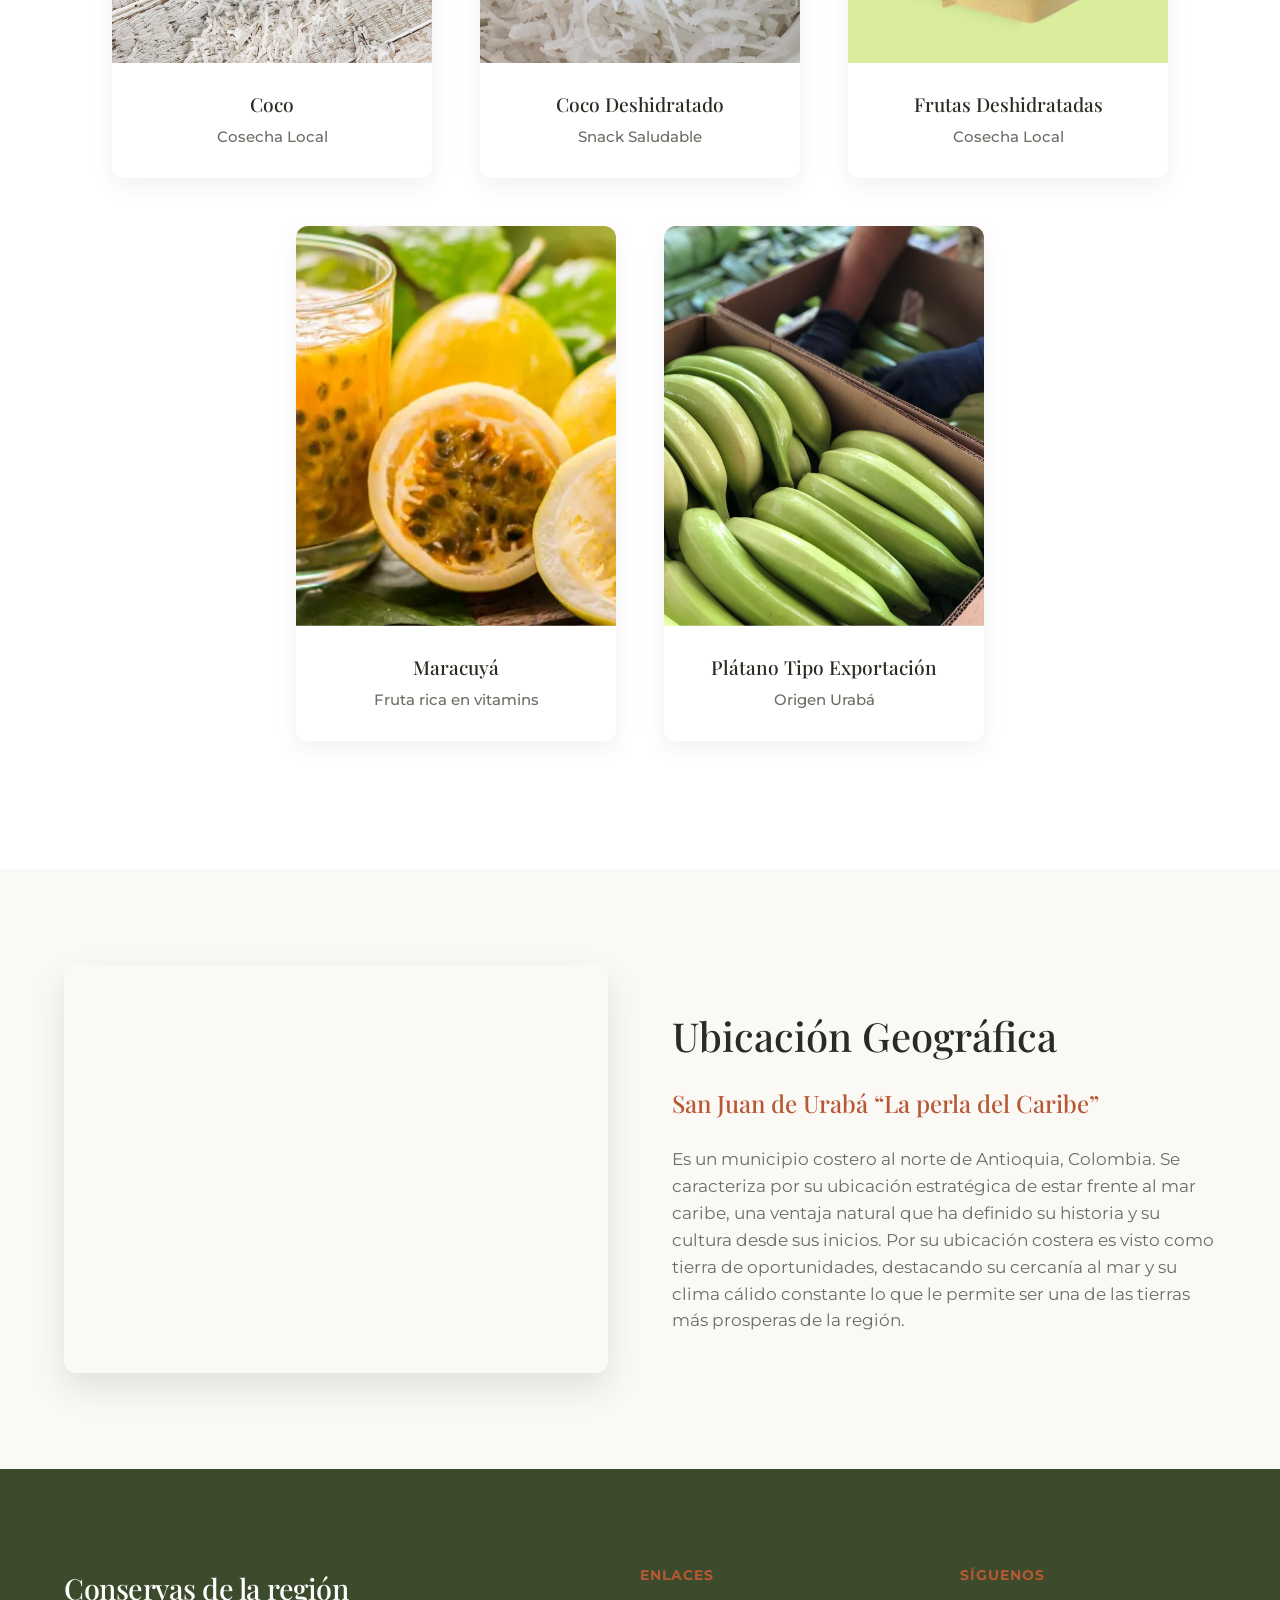
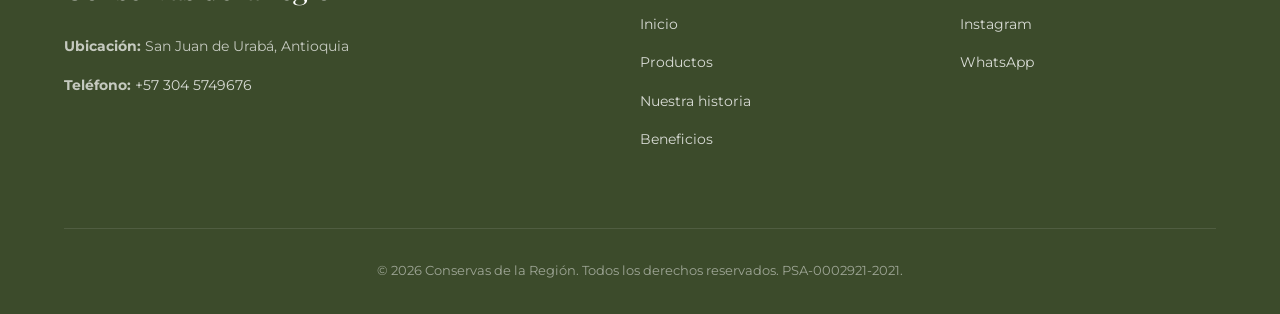
==== commit 45f21060: "Update index.html" ====
--- a/index.html
+++ b/index.html
@@ -51,19 +51,6 @@
     </div>
 </section>
 
-<section class="filosofia fade-in">
-    <div class="filosofia-grid">
-        <div class="filosofia-texto">
-            <h2 class="seccion-titulo">Sobre Nosotros</h2>
-            <p>Somos una empresa de San Juan de Urabá, en el Caribe colombiano, dedicada a la producción y comercialización de coco, plátano tipo exportación y maracuyá. Nos especializamos en la elaboración de aceite de coco y coco deshidratado, productos de calidad superior con altos niveles nutricionales para el bienestar integral. Somos orgullo 100% colombiano. Nuestro compromiso va más allá del producto: apoyamos a mujeres cabeza de hogar y protegemos nuestro entorno utilizando empaques biodegradables y reciclables (vidrio, cartón y fibra de coco).</p>
-            <a href="nosotros.html" class="btn-link" style="display: inline-block; margin-top: 1rem;">Conoce nuestra historia →</a>
-        </div>
-        <div class="filosofia-img" id="about-carousel">
-            <img src="src/img/plat-6.png" alt="Sobre nosotros" class="about-slide">
-        </div>
-    </div>
-</section>
-
 <section id="usos" class="beneficios-modernos fade-in">
     <div class="cabecera-beneficios">
         <h2 class="seccion-titulo">Usos y Aplicaciones</h2>
@@ -106,6 +93,19 @@
             </div>
             <h3>Uso Corporal Diario</h3>
             <p>Aprovecha su pureza y rápida absorción como un excelente humectante natural para todo el cuerpo, que nutre y revitaliza tu piel dejándola suave sin necesidad de químicos.</p>
+        </div>
+    </div>
+</section>
+
+<section class="filosofia fade-in">
+    <div class="filosofia-grid">
+        <div class="filosofia-texto">
+            <h2 class="seccion-titulo">Sobre Nosotros</h2>
+            <p>Somos una empresa de San Juan de Urabá, en el Caribe colombiano, dedicada a la producción y comercialización de coco, plátano tipo exportación y maracuyá. Nos especializamos en la elaboración de aceite de coco y coco deshidratado, productos de calidad superior con altos niveles nutricionales para el bienestar integral. Somos orgullo 100% colombiano. Nuestro compromiso va más allá del producto: apoyamos a mujeres cabeza de hogar y protegemos nuestro entorno utilizando empaques biodegradables y reciclables (vidrio, cartón y fibra de coco).</p>
+            <a href="nosotros.html" class="btn-link" style="display: inline-block; margin-top: 1rem;">Conoce nuestra historia →</a>
+        </div>
+        <div class="filosofia-img" id="about-carousel">
+            <img src="src/img/plat-6.png" alt="Sobre nosotros" class="about-slide">
         </div>
     </div>
 </section>
@@ -289,6 +289,7 @@
                 <li><a href="index.html" class="activo">Inicio</a></li>
                 <li><a href="catalogo.html">Productos</a></li>
                 <li><a href="nosotros.html">Nuestra historia</a></li>
+                <li><a href="beneficios.html">Beneficios</a></li>
             </ul>
         </div>
         <div>
--- a/src/style.css
+++ b/src/style.css
@@ -170,3 +170,128 @@
 .historia-card h3 { font-size: 1.8rem; color: var(--verde-botanico); margin-bottom: 1rem; transform: translateZ(30px); }
 .historia-card p { color: var(--texto-claro); font-size: 1rem; transform: translateZ(15px); }
 @media screen and (max-width: 768px) { .timeline::before { left: 20px; } .timeline-item { width: 100%; padding-left: 60px; padding-right: 0; left: 0!important; } .timeline-item:nth-child(even), .timeline-item:nth-child(odd) { text-align: left; } .timeline-dot, .timeline-item:nth-child(odd) .timeline-dot, .timeline-item:nth-child(even) .timeline-dot { left: 10px; right: auto; } }
+
+.bento-grid {
+    display: grid;
+    grid-template-columns: repeat(4, 1fr);
+    grid-auto-rows: minmax(200px, auto);
+    gap: 1.5rem;
+}
+
+.bento-item {
+    background: var(--blanco);
+    border-radius: 24px;
+    padding: 2.5rem;
+    display: flex;
+    flex-direction: column;
+    justify-content: center;
+    box-shadow: 0 4px 15px rgba(0,0,0,0.03);
+    border: 1px solid var(--borde-suave);
+    transition: transform 0.4s ease, border-color 0.4s ease, box-shadow 0.4s ease;
+    overflow: hidden;
+    position: relative;
+}
+
+.bento-item:hover {
+    transform: translateY(-8px);
+    border-color: var(--terracota);
+    box-shadow: 0 15px 35px rgba(184, 87, 51, 0.08);
+}
+
+.bento-item h3 {
+    color: var(--terracota);
+    margin-bottom: 1rem;
+    font-size: 1.4rem;
+    font-family: var(--font-titulos);
+    z-index: 2;
+}
+
+.bento-item p {
+    color: var(--texto-claro);
+    font-size: 1rem;
+    line-height: 1.6;
+    z-index: 2;
+}
+
+.bento-item:nth-child(1) { 
+    grid-column: span 2; 
+    grid-row: span 2; 
+    background: var(--verde-botanico); 
+    border-color: var(--verde-botanico);
+}
+.bento-item:nth-child(1) h3 { 
+    color: var(--blanco); 
+    font-size: 2.5rem; 
+}
+.bento-item:nth-child(1) p { 
+    color: rgba(255,255,255,0.85); 
+    font-size: 1.15rem; 
+}
+
+.bento-item:nth-child(2) { 
+    grid-column: span 2; 
+}
+
+.bento-item:nth-child(3) { 
+    grid-column: span 1; 
+}
+
+.bento-item:nth-child(4) { 
+    grid-column: span 1; 
+}
+
+.bento-item:nth-child(5) { 
+    grid-column: span 4; 
+    background: var(--terracota);
+    border-color: var(--terracota);
+    flex-direction: row;
+    align-items: center;
+    justify-content: space-between;
+    gap: 3rem;
+}
+.bento-item:nth-child(5) h3 { 
+    color: var(--blanco); 
+    margin-bottom: 0;
+    font-size: 2.2rem;
+    flex-shrink: 0;
+    max-width: 300px;
+}
+.bento-item:nth-child(5) p { 
+    color: rgba(255,255,255,0.95); 
+    margin: 0;
+    font-size: 1.1rem;
+}
+
+@media (max-width: 900px) {
+    .bento-grid { 
+        grid-template-columns: 1fr 1fr; 
+    }
+    .bento-item:nth-child(1) { 
+        grid-column: span 2; 
+        grid-row: span 1; 
+    }
+    .bento-item:nth-child(2) { 
+        grid-column: span 2; 
+    }
+    .bento-item:nth-child(5) { 
+        grid-column: span 2; 
+        flex-direction: column;
+        text-align: left;
+        gap: 1.5rem;
+    }
+    .bento-item:nth-child(5) h3 {
+        max-width: 100%;
+    }
+}
+
+@media (max-width: 600px) {
+    .bento-grid { 
+        grid-template-columns: 1fr; 
+    }
+    .bento-item { 
+        grid-column: span 1 !important; 
+    }
+    .bento-item:nth-child(5) {
+        text-align: center;
+    }
+}
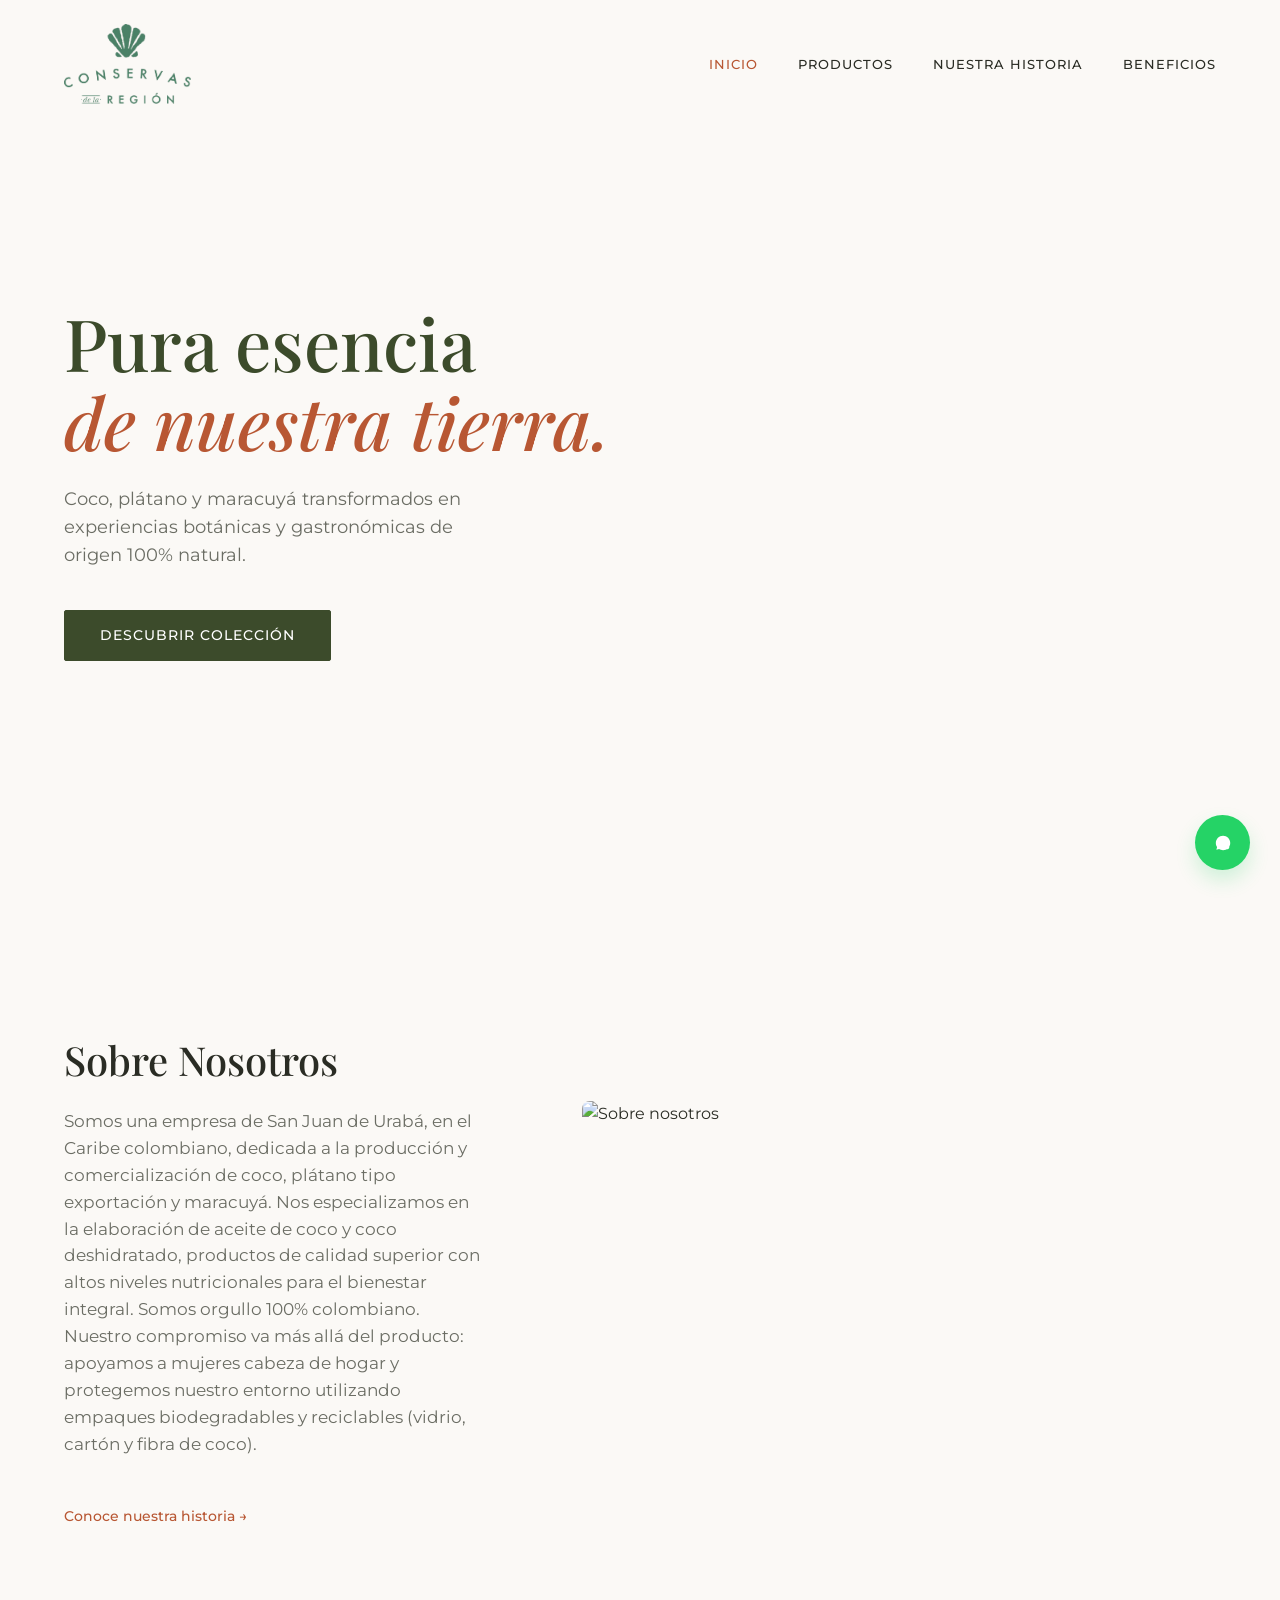
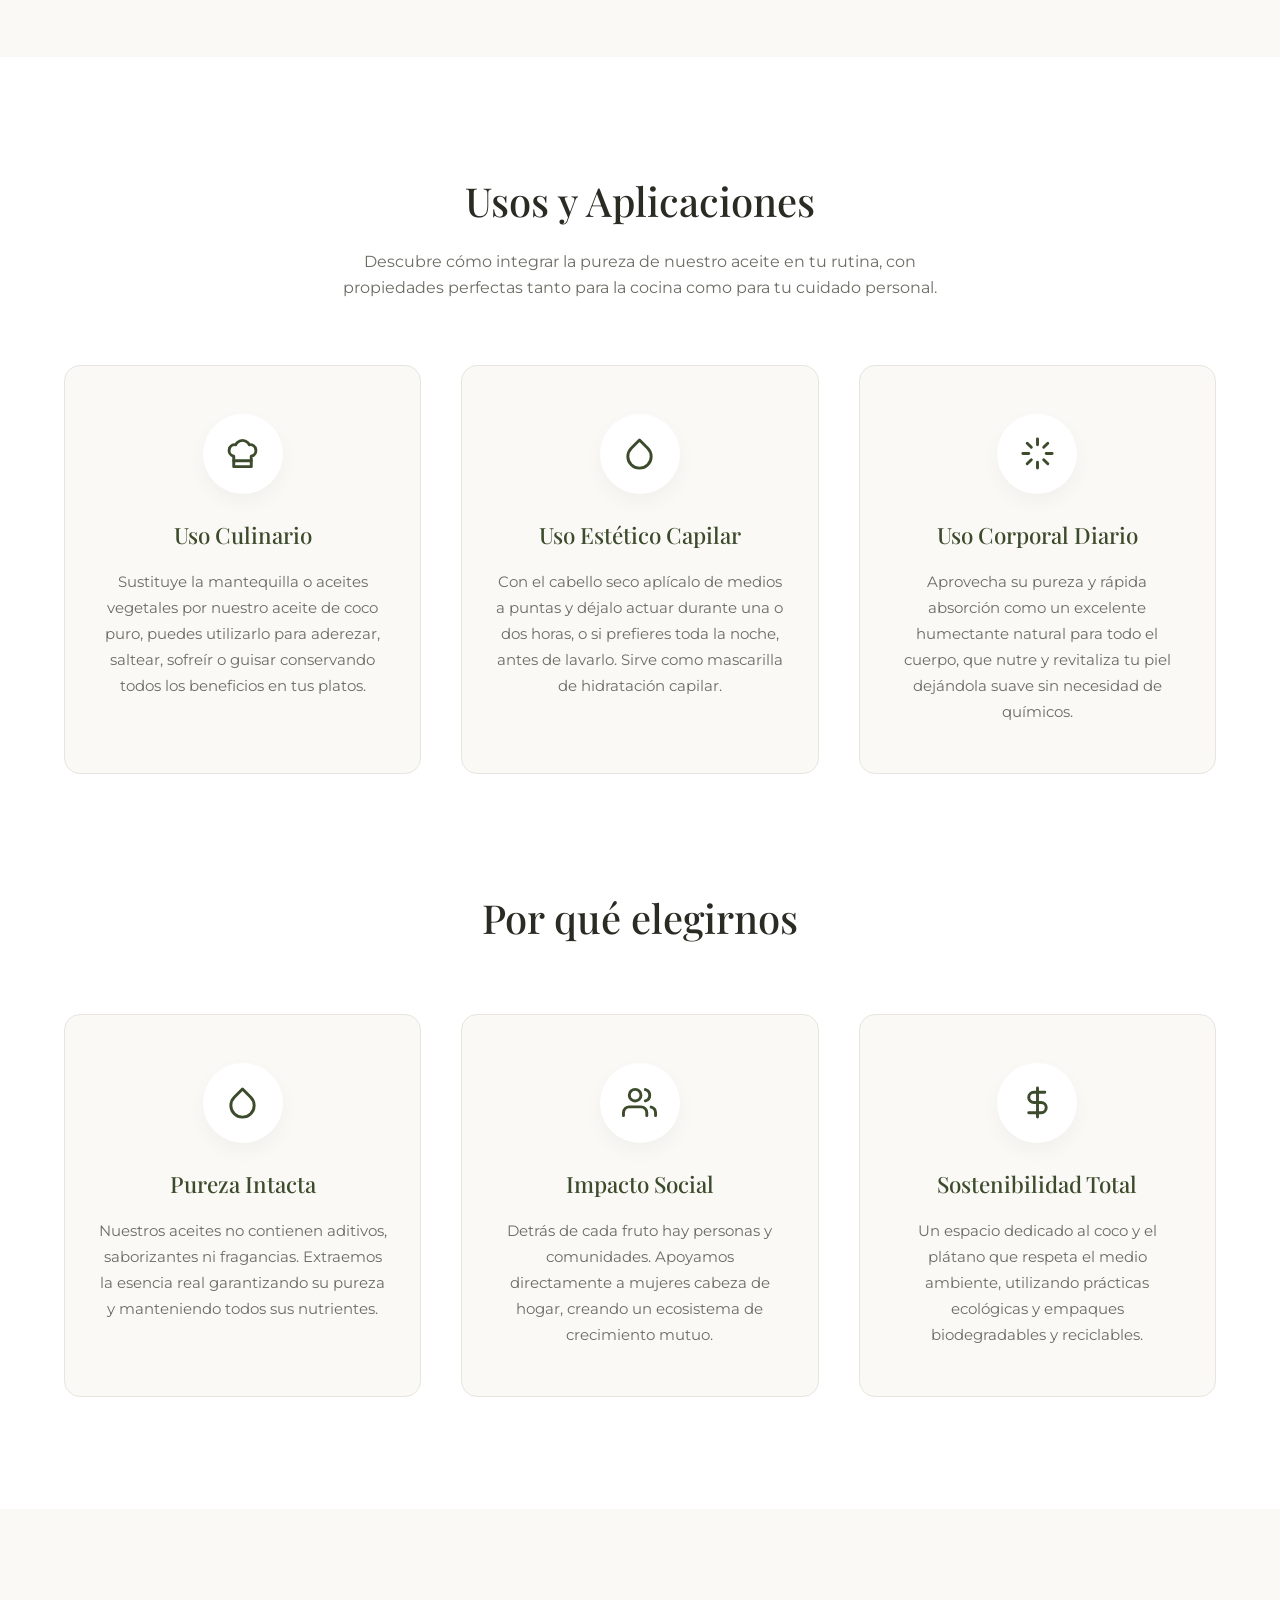
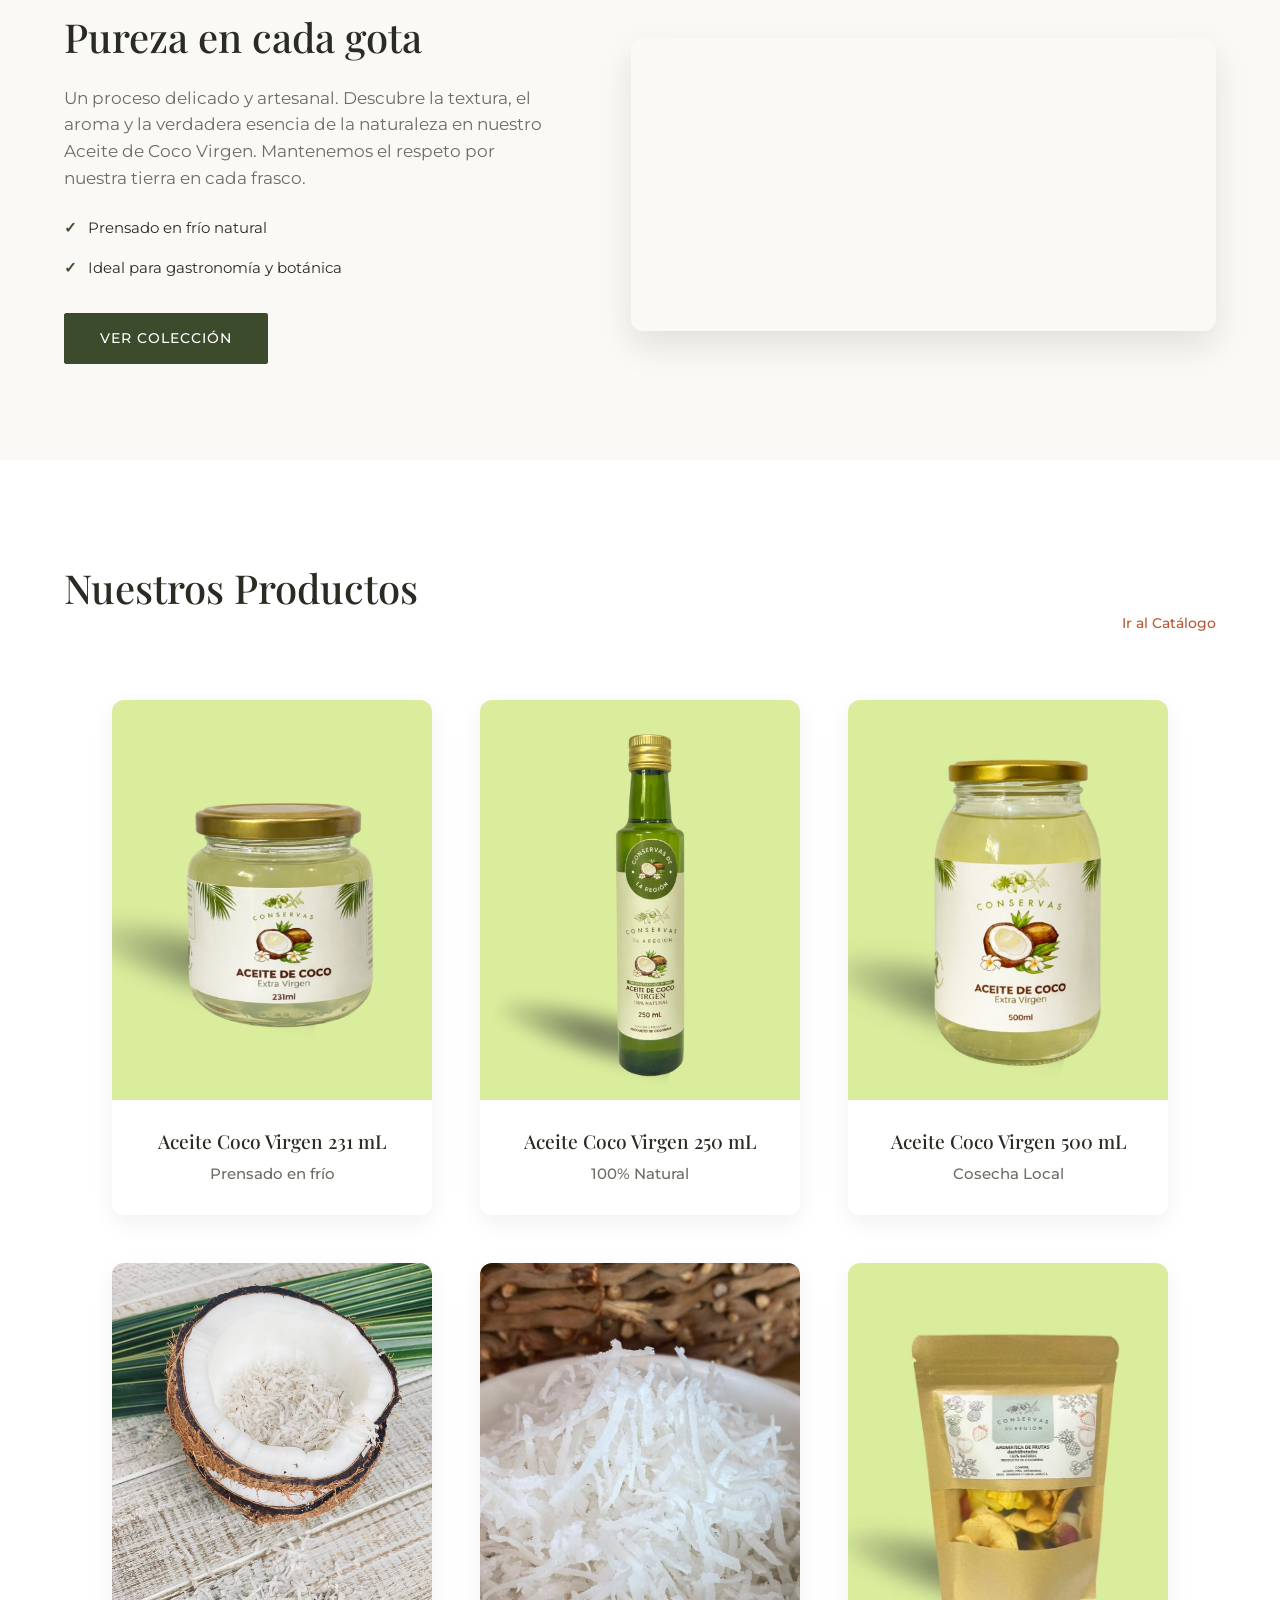
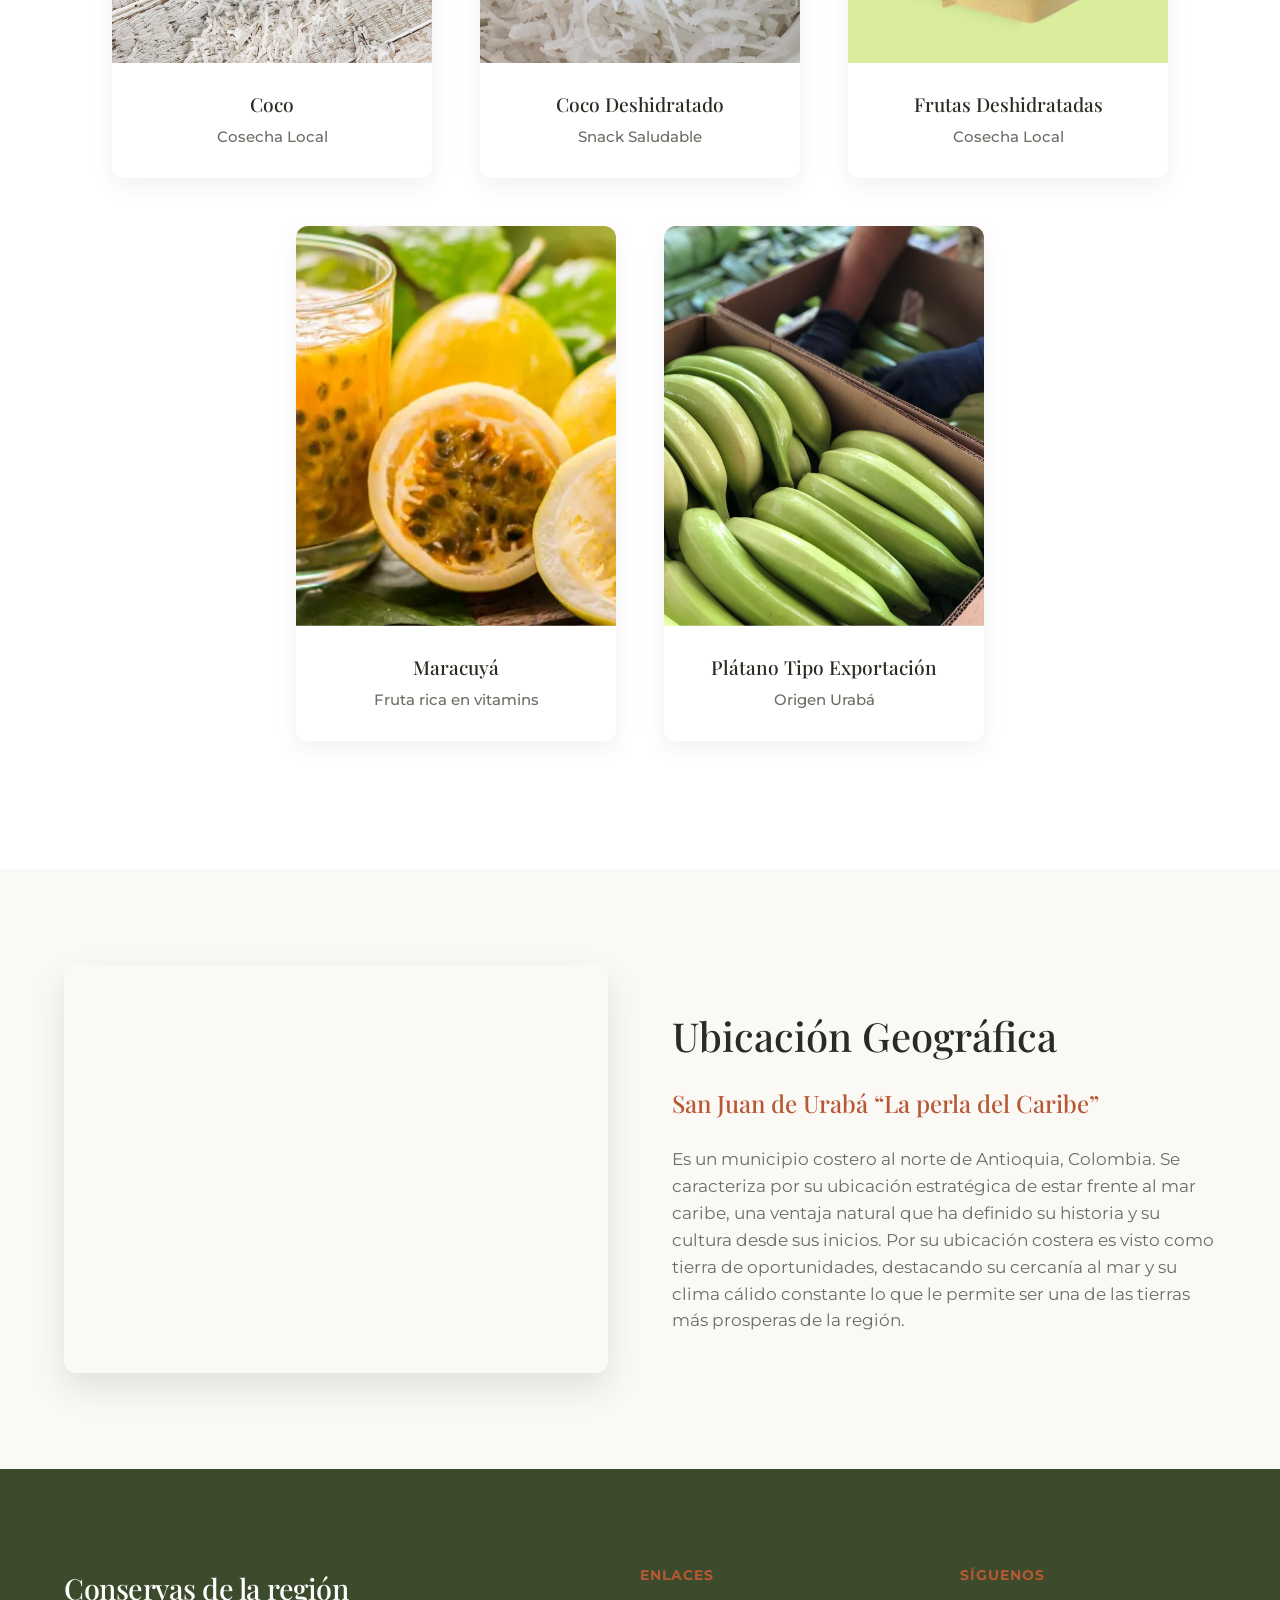
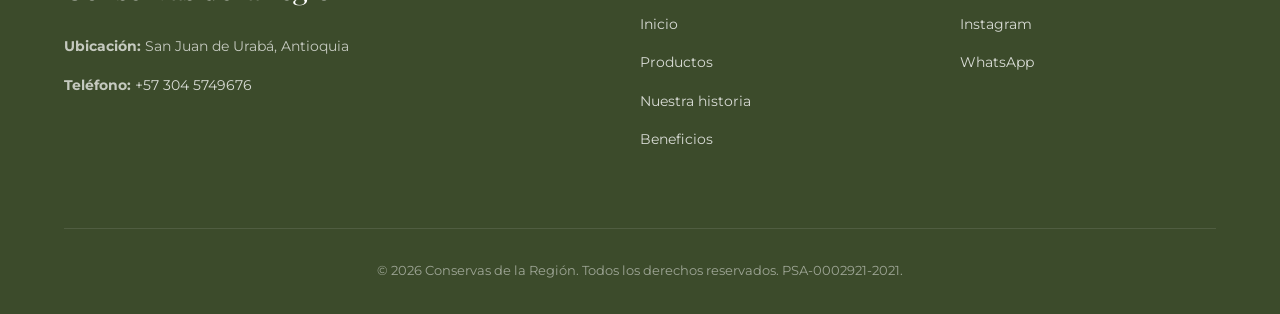
==== commit 46890760: "Update index.html" ====
--- a/index.html
+++ b/index.html
@@ -51,6 +51,19 @@
     </div>
 </section>
 
+<section class="filosofia fade-in">
+    <div class="filosofia-grid">
+        <div class="filosofia-texto">
+            <h2 class="seccion-titulo">Sobre Nosotros</h2>
+            <p>Somos una empresa de San Juan de Urabá, en el Caribe colombiano, dedicada a la producción y comercialización de coco, plátano tipo exportación y maracuyá. Nos especializamos en la elaboración de aceite de coco y coco deshidratado, productos de calidad superior con altos niveles nutricionales para el bienestar integral. Somos orgullo 100% colombiano. Nuestro compromiso va más allá del producto: apoyamos a mujeres cabeza de hogar y protegemos nuestro entorno utilizando empaques biodegradables y reciclables (vidrio, cartón y fibra de coco).</p>
+            <a href="nosotros.html" class="btn-link" style="display: inline-block; margin-top: 1rem;">Conoce nuestra historia →</a>
+        </div>
+        <div class="filosofia-img" id="about-carousel">
+            <img src="src/img/plat-6.png" alt="Sobre nosotros" class="about-slide">
+        </div>
+    </div>
+</section>
+
 <section id="usos" class="beneficios-modernos fade-in">
     <div class="cabecera-beneficios">
         <h2 class="seccion-titulo">Usos y Aplicaciones</h2>
@@ -93,19 +106,6 @@
             </div>
             <h3>Uso Corporal Diario</h3>
             <p>Aprovecha su pureza y rápida absorción como un excelente humectante natural para todo el cuerpo, que nutre y revitaliza tu piel dejándola suave sin necesidad de químicos.</p>
-        </div>
-    </div>
-</section>
-
-<section class="filosofia fade-in">
-    <div class="filosofia-grid">
-        <div class="filosofia-texto">
-            <h2 class="seccion-titulo">Sobre Nosotros</h2>
-            <p>Somos una empresa de San Juan de Urabá, en el Caribe colombiano, dedicada a la producción y comercialización de coco, plátano tipo exportación y maracuyá. Nos especializamos en la elaboración de aceite de coco y coco deshidratado, productos de calidad superior con altos niveles nutricionales para el bienestar integral. Somos orgullo 100% colombiano. Nuestro compromiso va más allá del producto: apoyamos a mujeres cabeza de hogar y protegemos nuestro entorno utilizando empaques biodegradables y reciclables (vidrio, cartón y fibra de coco).</p>
-            <a href="nosotros.html" class="btn-link" style="display: inline-block; margin-top: 1rem;">Conoce nuestra historia →</a>
-        </div>
-        <div class="filosofia-img" id="about-carousel">
-            <img src="src/img/plat-6.png" alt="Sobre nosotros" class="about-slide">
         </div>
     </div>
 </section>
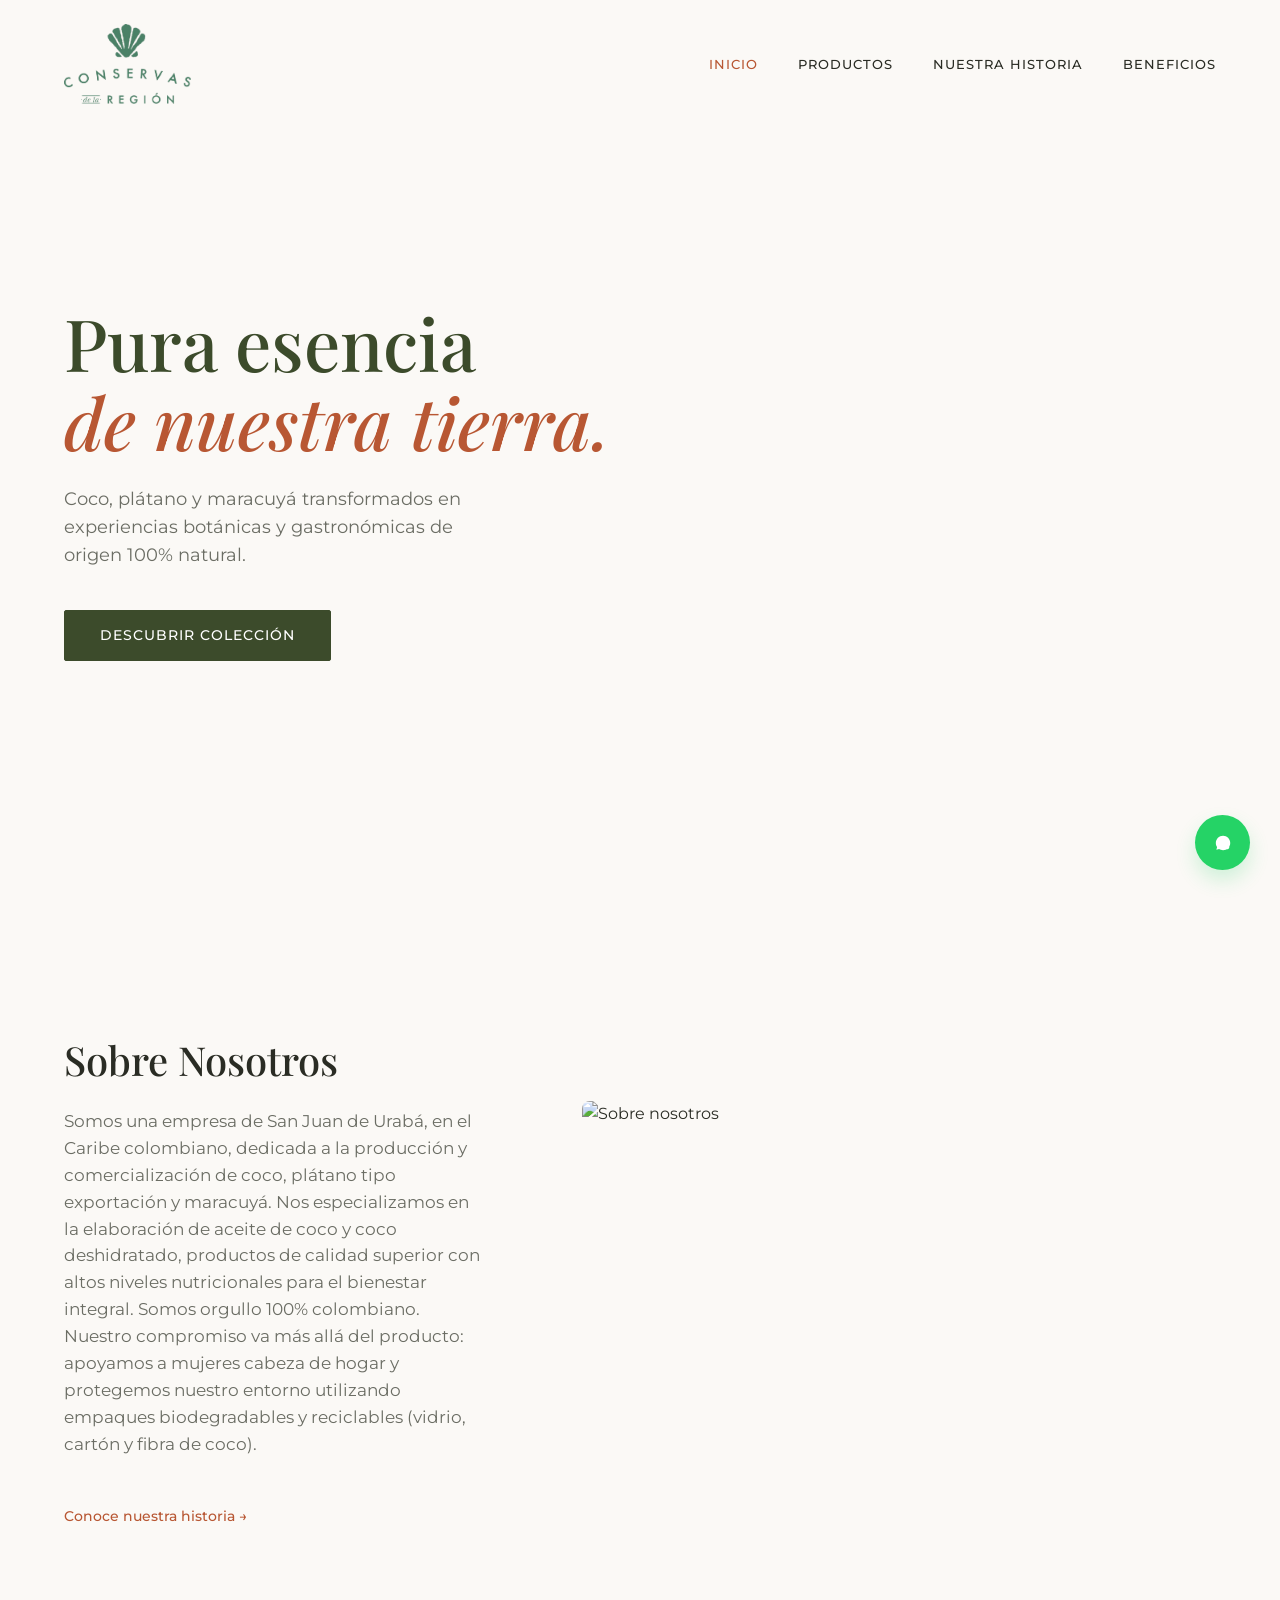
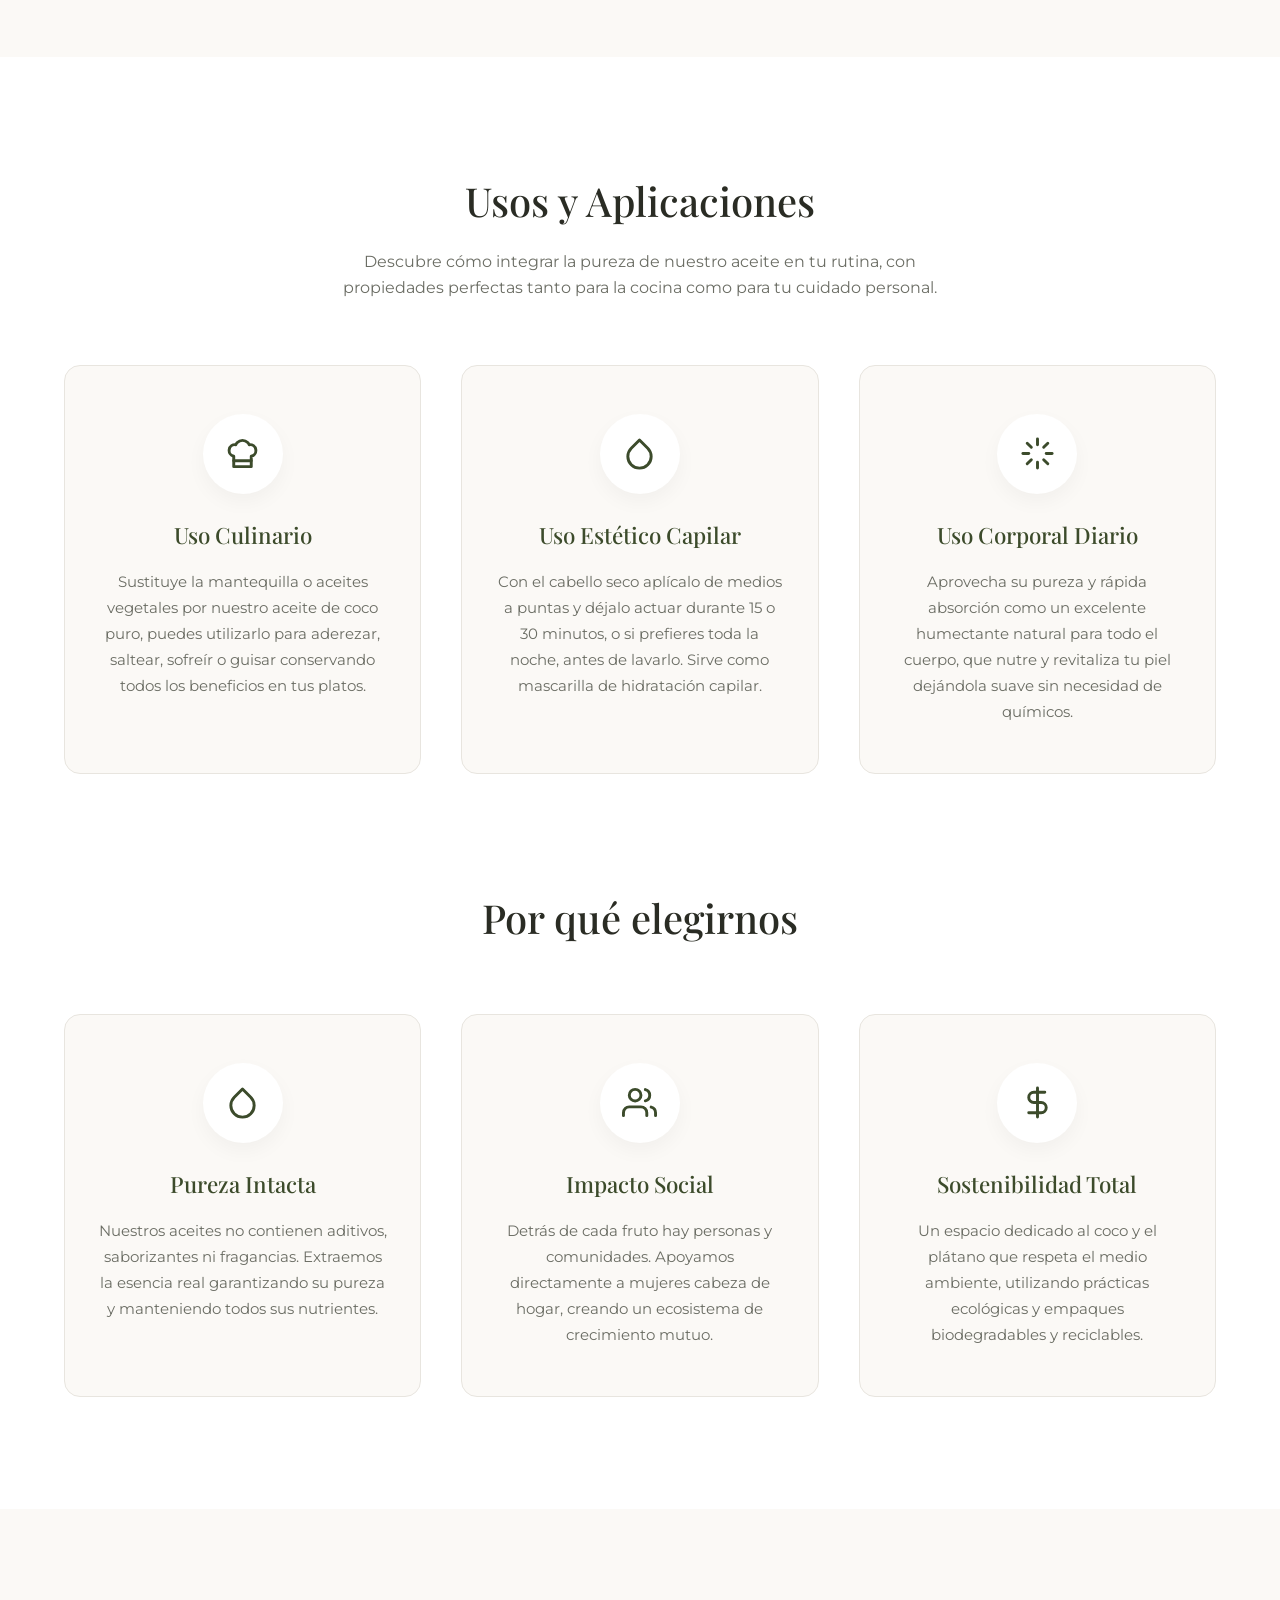
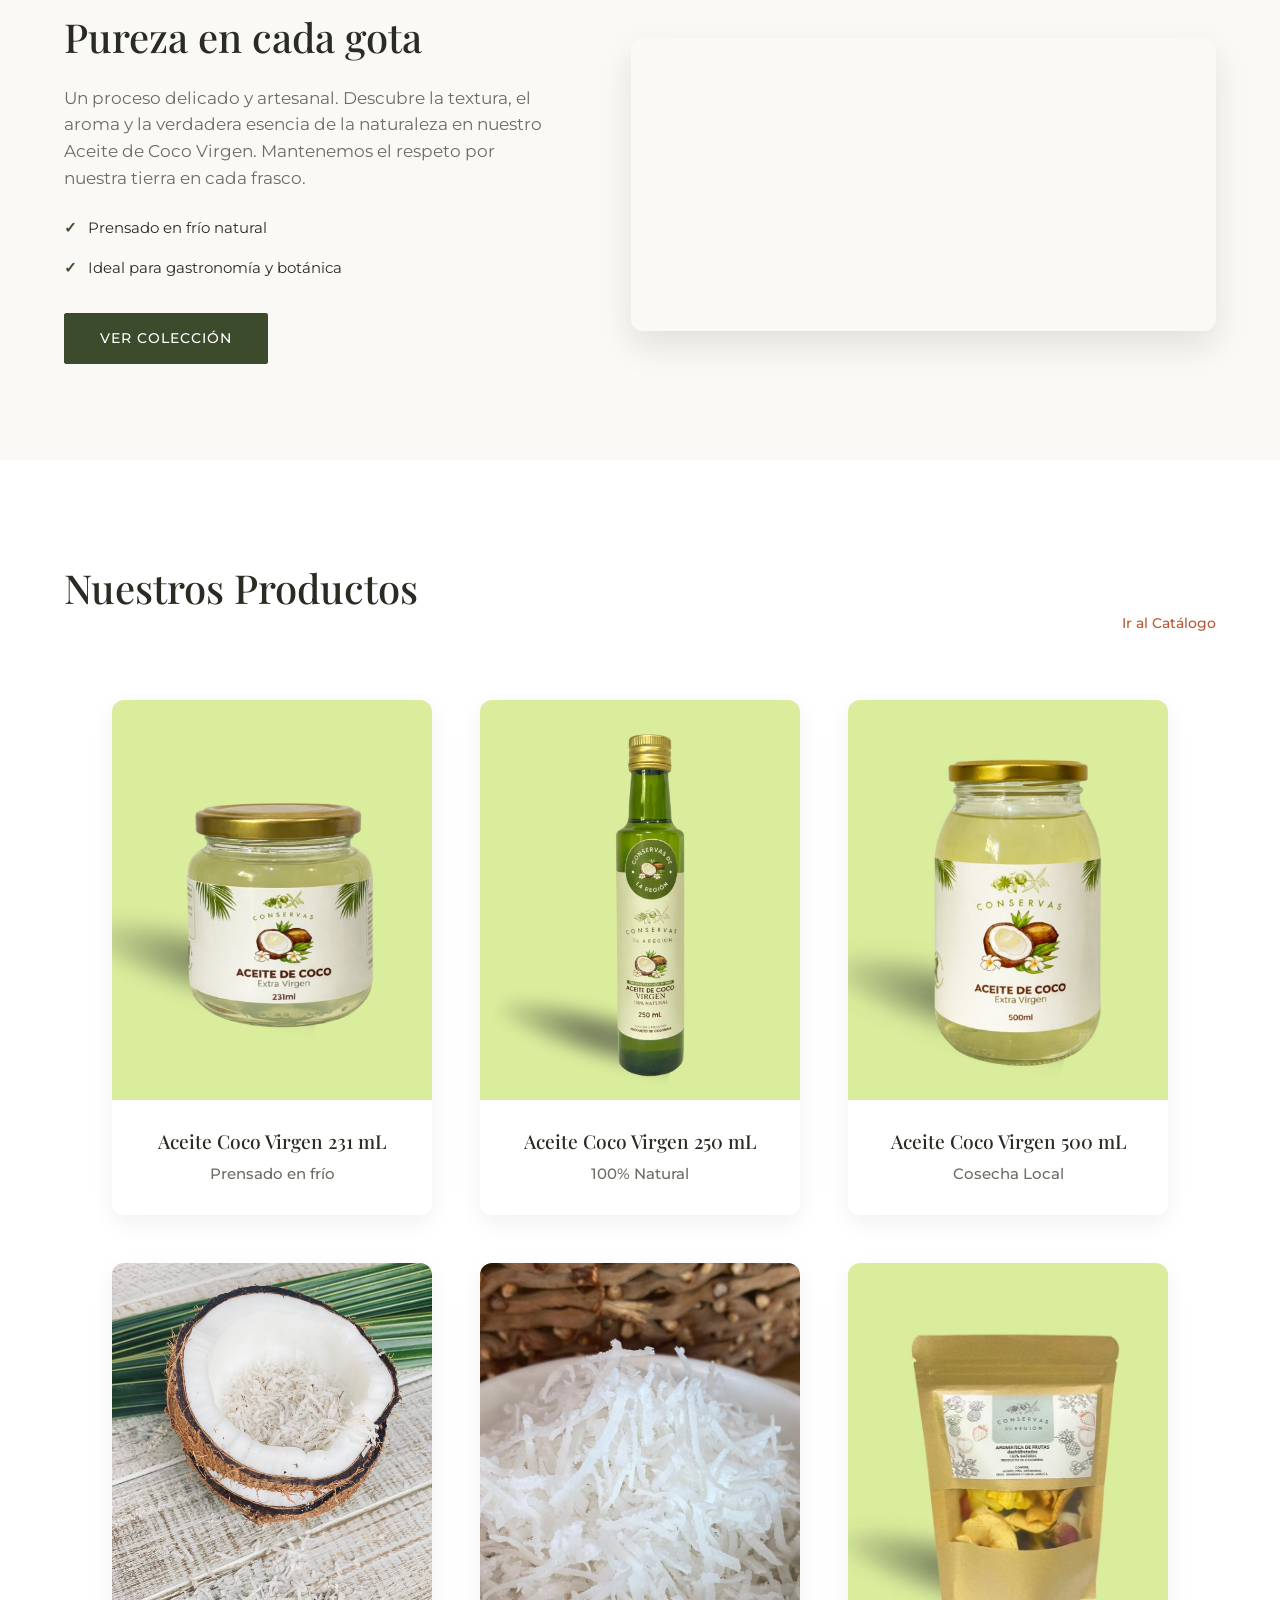
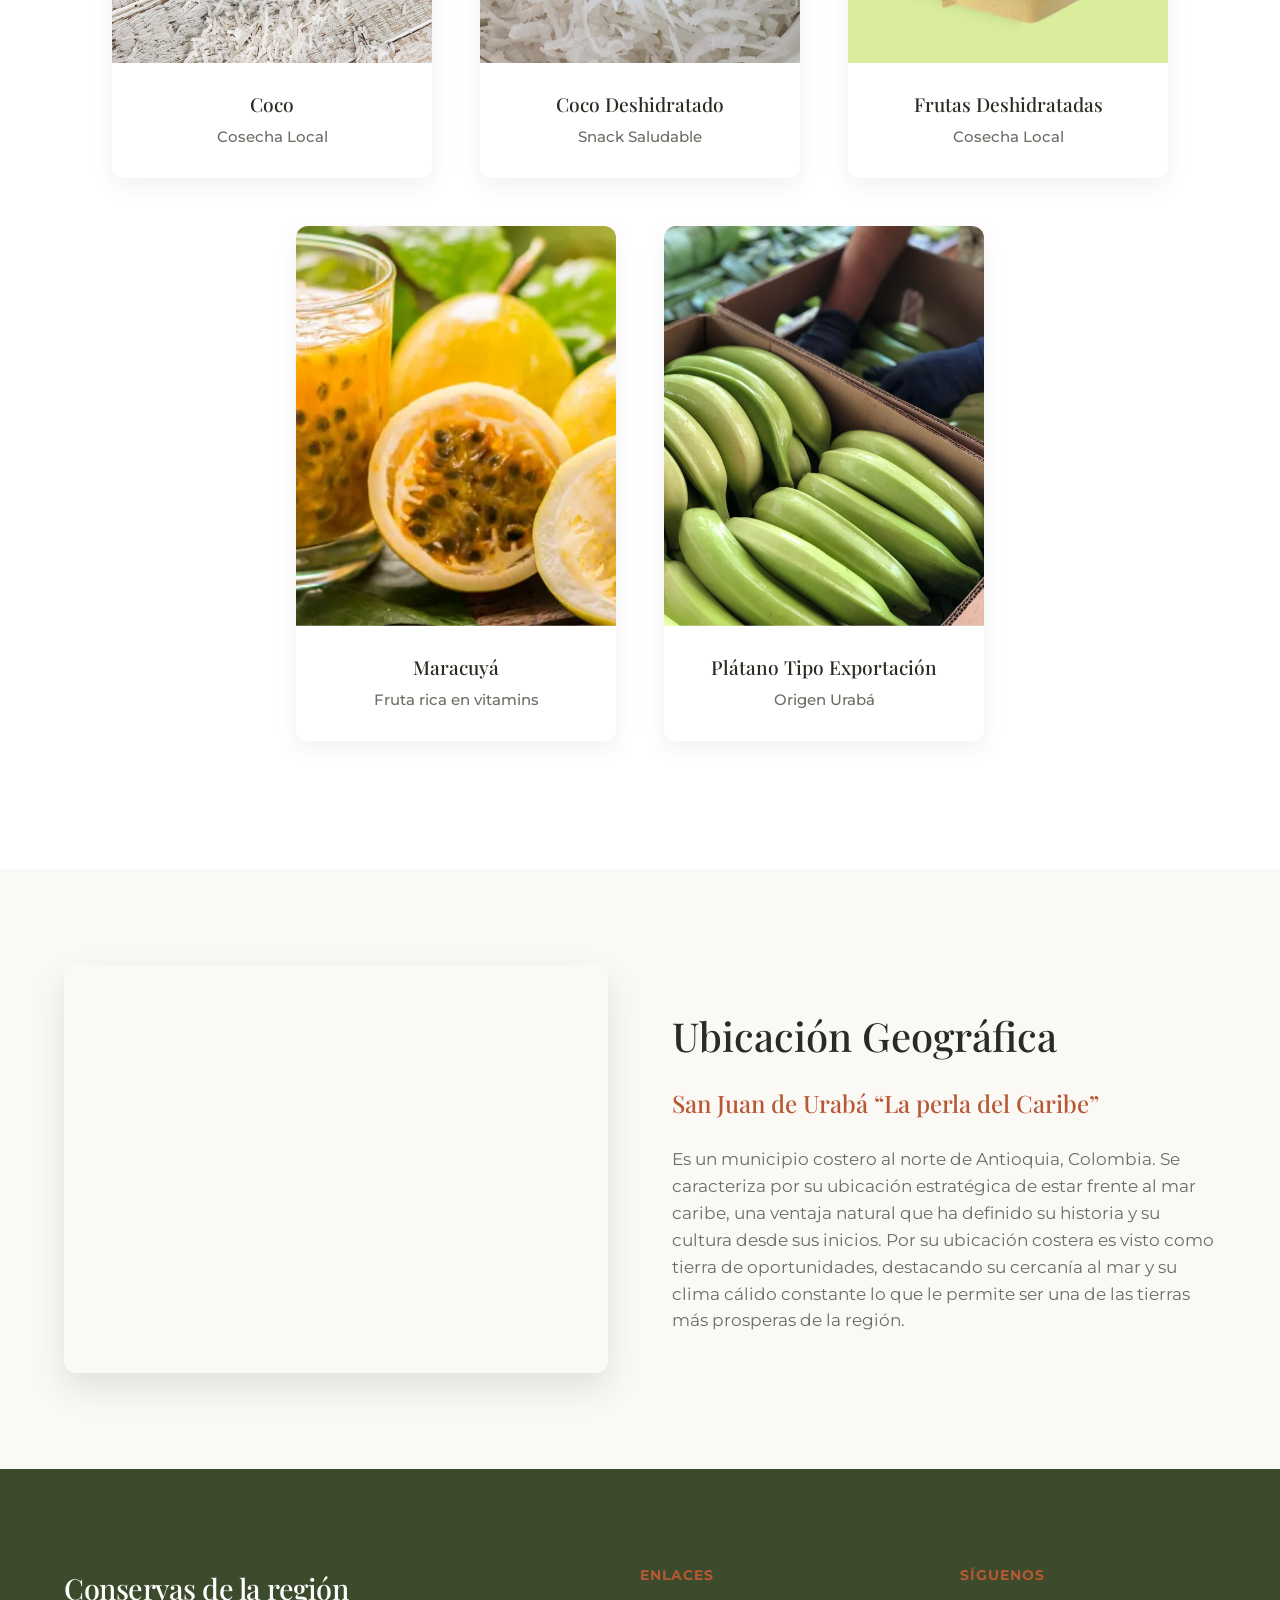
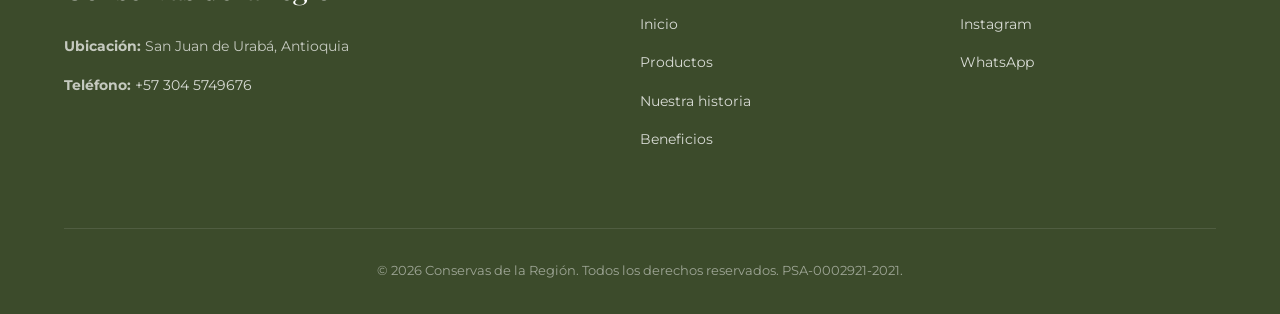
==== commit 2c158605: "Update index.html" ====
--- a/index.html
+++ b/index.html
@@ -88,7 +88,7 @@
                 </svg>
             </div>
             <h3>Uso Estético Capilar</h3>
-            <p>Con el cabello seco aplícalo de medios a puntas y déjalo actuar durante una o dos horas, o si prefieres toda la noche, antes de lavarlo. Sirve como mascarilla de hidratación capilar.</p>
+            <p>Con el cabello seco aplícalo de medios a puntas y déjalo actuar durante 15 o 30 minutos, o si prefieres toda la noche, antes de lavarlo. Sirve como mascarilla de hidratación capilar.</p>
         </div>
 
         <div class="beneficio-item-normal">
--- a/src/style.css
+++ b/src/style.css
@@ -38,11 +38,39 @@
 .btn-secundario:hover { background-color: var(--texto-oscuro); color: var(--blanco); }
 .btn-link { color: var(--terracota); text-decoration: none; font-size: 0.9rem; font-weight: 500; border-bottom: 1px solid transparent; transition: border-color 0.3s; }
 .btn-link:hover { border-bottom-color: var(--terracota); }
-.beneficios { padding: 6rem 5%; border-bottom: 1px solid var(--borde-suave); }
-.contenedor-beneficios { display: grid; grid-template-columns: repeat(auto-fit, minmax(250px, 1fr)); gap: 4rem; max-width: 1200px; margin: 0 auto; }
-.beneficio-card span { display: block; font-family: var(--font-titulos); font-size: 2rem; color: var(--terracota); opacity: 0.5; margin-bottom: 1rem; }
-.beneficio-card h3 { margin-bottom: 1rem; font-size: 1.3rem; }
-.beneficio-card p { color: var(--texto-claro); font-size: 0.95rem; }
+
+.bento-grid { display: grid; grid-template-columns: repeat(4, 1fr); grid-auto-rows: minmax(200px, auto); gap: 1.5rem; }
+.bento-item { background: var(--blanco); border-radius: 24px; display: flex; flex-direction: column; box-shadow: 0 4px 15px rgba(0,0,0,0.03); border: 1px solid var(--borde-suave); transition: transform 0.4s ease, border-color 0.4s ease, box-shadow 0.4s ease; overflow: hidden; position: relative; }
+.bento-item:hover { transform: translateY(-8px); border-color: var(--terracota); box-shadow: 0 15px 35px rgba(184, 87, 51, 0.08); }
+.bento-texto { padding: 2.5rem; display: flex; flex-direction: column; justify-content: center; height: 100%; }
+.bento-item h3 { color: var(--terracota); margin-bottom: 1rem; font-size: 1.4rem; font-family: var(--font-titulos); z-index: 2; }
+.bento-item p { color: var(--texto-claro); font-size: 1rem; line-height: 1.6; z-index: 2; }
+
+.bento-item:nth-child(1) { grid-column: span 2; grid-row: span 2; background: var(--verde-botanico); border-color: var(--verde-botanico); padding: 2.5rem; justify-content: center; }
+.bento-item:nth-child(1) h3 { color: var(--blanco); font-size: 2.5rem; }
+.bento-item:nth-child(1) p { color: rgba(255,255,255,0.85); font-size: 1.15rem; }
+
+.bento-item:nth-child(2) { grid-column: span 2; flex-direction: row; }
+.bento-item:nth-child(2) .bento-texto { flex: 1; padding: 2.5rem; }
+.bento-item:nth-child(2) .bento-img-container { flex: 1; overflow: hidden; display: flex; align-items: center; justify-content: center; background: var(--blanco); }
+
+.bento-item:nth-child(3) { grid-column: span 1; }
+.bento-item:nth-child(4) { grid-column: span 1; }
+.bento-item:nth-child(3) .bento-texto, .bento-item:nth-child(4) .bento-texto { padding: 2rem; flex: 1; }
+.bento-item:nth-child(3) .bento-img-container, .bento-item:nth-child(4) .bento-img-container { height: 180px; overflow: hidden; display: flex; align-items: center; justify-content: center; background: var(--blanco); }
+
+.bento-item:nth-child(5) { grid-column: span 4; background: var(--terracota); border-color: var(--terracota); flex-direction: row; align-items: center; justify-content: space-between; gap: 3rem; padding: 2.5rem; }
+.bento-item:nth-child(5) h3 { color: var(--blanco); margin-bottom: 0; font-size: 2.2rem; flex-shrink: 0; max-width: 300px; }
+.bento-item:nth-child(5) p { color: rgba(255,255,255,0.95); margin: 0; font-size: 1.1rem; }
+
+.bento-item:nth-child(6) { grid-column: span 4; padding: 0; border: none; background: transparent; box-shadow: none; border-radius: 24px; height: 500px; overflow: hidden; display: block; }
+.bento-item:nth-child(6):hover { transform: translateY(-8px); box-shadow: 0 15px 35px rgba(0,0,0,0.15); }
+.bento-item:nth-child(6) video { width: 100%; height: 100%; object-fit: cover; transition: transform 0.8s ease; }
+.bento-item:nth-child(6):hover video { transform: scale(1.02); }
+
+.bento-img-container img { width: 100%; height: 100%; object-fit: cover; transition: all 0.5s ease; }
+.bento-item:hover .bento-img-container img { object-fit: contain; transform: scale(1.05); }
+
 .filosofia { padding: 8rem 5%; }
 .filosofia-grid { display: grid; grid-template-columns: 0.8fr 1.2fr; gap: 6rem; align-items: center; max-width: 1200px; margin: 0 auto; }
 .filosofia-img { position: relative; width: 100%; aspect-ratio: 16/9; border-radius: 8px; overflow: hidden; }
@@ -50,19 +78,6 @@
 .filosofia-img .about-slide.active { opacity: 1; z-index: 1; }
 .filosofia-texto p { color: var(--texto-claro); margin-bottom: 2rem; font-size: 1.05rem; }
 .historia-tradicion { padding: 4rem 5% 6rem; background-color: var(--bg-principal); }
-.carousel-wrapper { position: relative; max-width: 1000px; margin: 0 auto; border-radius: 16px; overflow: hidden; box-shadow: 0 20px 40px rgba(0,0,0,0.08); }
-.carousel-track-container { position: relative; overflow: hidden; }
-.carousel-track { padding: 0; margin: 0; list-style: none; display: flex; transition: transform 0.6s cubic-bezier(0.25, 0.46, 0.45, 0.94); }
-.carousel-slide { min-width: 100%; }
-.carousel-slide img { width: 100%; height: auto; display: block; object-fit: contain; }
-.carousel-btn { position: absolute; top: 50%; transform: translateY(-50%); background: rgba(255,255,255,0.8); border: none; width: 45px; height: 45px; border-radius: 50%; display: flex; justify-content: center; align-items: center; cursor: pointer; color: var(--verde-botanico); z-index: 10; transition: background 0.3s, transform 0.3s; padding: 0; }
-.carousel-btn:hover { background: var(--blanco); transform: translateY(-50%) scale(1.1); }
-.carousel-btn svg { width: 20px; height: 20px; }
-.carousel-btn.btn-izq { left: 20px; }
-.carousel-btn.btn-der { right: 20px; }
-.carousel-nav { position: absolute; bottom: 20px; left: 50%; transform: translateX(-50%); display: flex; gap: 10px; z-index: 10; }
-.carousel-dot { border: none; width: 12px; height: 12px; border-radius: 50%; background: rgba(255,255,255,0.5); cursor: pointer; transition: background 0.3s, transform 0.3s; }
-.carousel-dot.current-dot { background: var(--terracota); transform: scale(1.2); }
 .beneficios-modernos { padding: 7rem 5%; background-color: var(--blanco); position: relative; }
 .cabecera-beneficios { text-align: center; max-width: 800px; margin: 0 auto 4rem; }
 .subtitulo-beneficios { color: var(--terracota); font-family: var(--font-titulos); font-size: 1.3rem; font-style: italic; margin-top: -0.5rem; }
@@ -150,8 +165,6 @@
 .qty-btn:hover { background: var(--terracota); color: white; }
 .remove-item { color: var(--terracota); font-size: 0.8rem; cursor: pointer; border: none; background: none; margin-top: 5px; text-decoration: underline; }
 .cart-footer { padding: 2rem; border-top: 1px solid var(--borde-suave); background: white; }
-@media (max-width: 900px) { .filosofia-grid, .ubicacion-grid { grid-template-columns: 1fr; gap: 3rem; } .footer-grid { grid-template-columns: 1fr; gap: 3rem; text-align: center; } .footer-grid p { margin: 1rem auto 0; } .demo-grid { grid-template-columns: 1fr; gap: 3rem; } }
-@media (max-width: 768px) { .menu-toggle { display: flex; } .nav-menu { position: fixed; top: 0; right: -100%; width: 100%; height: 100vh; background-color: var(--bg-principal); display: flex; flex-direction: column; justify-content: center; align-items: center; transition: 0.4s ease; z-index: 1000; } .nav-menu.active { right: 0; } nav ul { flex-direction: column; text-align: center; gap: 2rem; } nav a { font-size: 1.5rem; } .menu-toggle.active .bar:nth-child(1) { transform: translateY(6px) rotate(45deg); } .menu-toggle.active .bar:nth-child(2) { opacity: 0; } .menu-toggle.active .bar:nth-child(3) { transform: translateY(-6px) rotate(-45deg); } .hero { padding: 0 5%; } .hero h1 { font-size: 2.8rem; } .hero-bg::after { background: linear-gradient(to bottom, rgba(251, 249, 246, 0.95) 0%, rgba(251, 249, 246, 0.8) 100%); } .hero-contenido { margin-top: 0; text-align: center; display: flex; flex-direction: column; align-items: center; } .hero p { margin: 0 auto 2rem; } .seccion-titulo { font-size: 2rem; } .filosofia, .beneficios, .destacados, .beneficios-modernos, .historia-tradicion, .video-demostracion, .ubicacion { padding: 4rem 5%; } .grid-productos { grid-template-columns: 1fr; gap: 2rem; } .cabecera-seccion { flex-direction: column; align-items: center; text-align: center; } .modal-grid { grid-template-columns: 1fr; display: flex; flex-direction: column; } .modal-info { padding: 1.5rem; } .modal-info h2 { font-size: 1.5rem; margin-bottom: 0.5rem; } .modal-info p { margin-bottom: 1.5rem; font-size: 0.9rem; } .modal-acciones { flex-direction: column; width: 100%; } .modal-acciones .btn { width: 100%; margin-bottom: 0.5rem; } .whatsapp-float { bottom: 20px; right: 15px; width: 50px; height: 50px; } .cart-float { bottom: 80px; right: 15px; width: 50px; height: 50px; } .cart-sidebar { max-width: 100%; } .cart-header, .cart-footer, .cart-items { padding: 1.5rem; } .beneficios-grid { gap: 1.5rem; } .beneficio-item-normal { padding: 2.5rem 1.5rem; } }
 .historia-interactiva { padding: 6rem 5%; background-color: var(--bg-principal); overflow: hidden; }
 .timeline { position: relative; max-width: 1000px; margin: 0 auto; padding: 2rem 0; }
 .timeline::before { content: ''; position: absolute; width: 2px; background-color: var(--borde-suave); top: 0; bottom: 0; left: 50%; transform: translateX(-50%); }
@@ -169,129 +182,6 @@
 .historia-card .anio { display: inline-block; font-family: var(--font-titulos); color: var(--terracota); font-size: 1.2rem; font-style: italic; margin-bottom: .5rem; transform: translateZ(20px); }
 .historia-card h3 { font-size: 1.8rem; color: var(--verde-botanico); margin-bottom: 1rem; transform: translateZ(30px); }
 .historia-card p { color: var(--texto-claro); font-size: 1rem; transform: translateZ(15px); }
-@media screen and (max-width: 768px) { .timeline::before { left: 20px; } .timeline-item { width: 100%; padding-left: 60px; padding-right: 0; left: 0!important; } .timeline-item:nth-child(even), .timeline-item:nth-child(odd) { text-align: left; } .timeline-dot, .timeline-item:nth-child(odd) .timeline-dot, .timeline-item:nth-child(even) .timeline-dot { left: 10px; right: auto; } }
-
-.bento-grid {
-    display: grid;
-    grid-template-columns: repeat(4, 1fr);
-    grid-auto-rows: minmax(200px, auto);
-    gap: 1.5rem;
-}
-
-.bento-item {
-    background: var(--blanco);
-    border-radius: 24px;
-    padding: 2.5rem;
-    display: flex;
-    flex-direction: column;
-    justify-content: center;
-    box-shadow: 0 4px 15px rgba(0,0,0,0.03);
-    border: 1px solid var(--borde-suave);
-    transition: transform 0.4s ease, border-color 0.4s ease, box-shadow 0.4s ease;
-    overflow: hidden;
-    position: relative;
-}
-
-.bento-item:hover {
-    transform: translateY(-8px);
-    border-color: var(--terracota);
-    box-shadow: 0 15px 35px rgba(184, 87, 51, 0.08);
-}
-
-.bento-item h3 {
-    color: var(--terracota);
-    margin-bottom: 1rem;
-    font-size: 1.4rem;
-    font-family: var(--font-titulos);
-    z-index: 2;
-}
-
-.bento-item p {
-    color: var(--texto-claro);
-    font-size: 1rem;
-    line-height: 1.6;
-    z-index: 2;
-}
-
-.bento-item:nth-child(1) { 
-    grid-column: span 2; 
-    grid-row: span 2; 
-    background: var(--verde-botanico); 
-    border-color: var(--verde-botanico);
-}
-.bento-item:nth-child(1) h3 { 
-    color: var(--blanco); 
-    font-size: 2.5rem; 
-}
-.bento-item:nth-child(1) p { 
-    color: rgba(255,255,255,0.85); 
-    font-size: 1.15rem; 
-}
-
-.bento-item:nth-child(2) { 
-    grid-column: span 2; 
-}
-
-.bento-item:nth-child(3) { 
-    grid-column: span 1; 
-}
-
-.bento-item:nth-child(4) { 
-    grid-column: span 1; 
-}
-
-.bento-item:nth-child(5) { 
-    grid-column: span 4; 
-    background: var(--terracota);
-    border-color: var(--terracota);
-    flex-direction: row;
-    align-items: center;
-    justify-content: space-between;
-    gap: 3rem;
-}
-.bento-item:nth-child(5) h3 { 
-    color: var(--blanco); 
-    margin-bottom: 0;
-    font-size: 2.2rem;
-    flex-shrink: 0;
-    max-width: 300px;
-}
-.bento-item:nth-child(5) p { 
-    color: rgba(255,255,255,0.95); 
-    margin: 0;
-    font-size: 1.1rem;
-}
-
-@media (max-width: 900px) {
-    .bento-grid { 
-        grid-template-columns: 1fr 1fr; 
-    }
-    .bento-item:nth-child(1) { 
-        grid-column: span 2; 
-        grid-row: span 1; 
-    }
-    .bento-item:nth-child(2) { 
-        grid-column: span 2; 
-    }
-    .bento-item:nth-child(5) { 
-        grid-column: span 2; 
-        flex-direction: column;
-        text-align: left;
-        gap: 1.5rem;
-    }
-    .bento-item:nth-child(5) h3 {
-        max-width: 100%;
-    }
-}
-
-@media (max-width: 600px) {
-    .bento-grid { 
-        grid-template-columns: 1fr; 
-    }
-    .bento-item { 
-        grid-column: span 1 !important; 
-    }
-    .bento-item:nth-child(5) {
-        text-align: center;
-    }
-}
+@media (max-width: 900px) { .filosofia-grid, .ubicacion-grid { grid-template-columns: 1fr; gap: 3rem; } .footer-grid { grid-template-columns: 1fr; gap: 3rem; text-align: center; } .footer-grid p { margin: 1rem auto 0; } .demo-grid { grid-template-columns: 1fr; gap: 3rem; } .bento-grid { grid-template-columns: 1fr 1fr; } .bento-item:nth-child(1) { grid-column: span 2; grid-row: span 1; } .bento-item:nth-child(2) { grid-column: span 2; flex-direction: column-reverse; } .bento-item:nth-child(2) .bento-img-container { height: 250px; width: 100%; } .bento-item:nth-child(5) { grid-column: span 2; flex-direction: column; text-align: left; gap: 1.5rem; } .bento-item:nth-child(5) h3 { max-width: 100%; } .bento-item:nth-child(6) { grid-column: span 2; height: 350px; } }
+@media (max-width: 768px) { .menu-toggle { display: flex; } .nav-menu { position: fixed; top: 0; right: -100%; width: 100%; height: 100vh; background-color: var(--bg-principal); display: flex; flex-direction: column; justify-content: center; align-items: center; transition: 0.4s ease; z-index: 1000; } .nav-menu.active { right: 0; } nav ul { flex-direction: column; text-align: center; gap: 2rem; } nav a { font-size: 1.5rem; } .menu-toggle.active .bar:nth-child(1) { transform: translateY(6px) rotate(45deg); } .menu-toggle.active .bar:nth-child(2) { opacity: 0; } .menu-toggle.active .bar:nth-child(3) { transform: translateY(-6px) rotate(-45deg); } .hero { padding: 0 5%; } .hero h1 { font-size: 2.8rem; } .hero-bg::after { background: linear-gradient(to bottom, rgba(251, 249, 246, 0.95) 0%, rgba(251, 249, 246, 0.8) 100%); } .hero-contenido { margin-top: 0; text-align: center; display: flex; flex-direction: column; align-items: center; } .hero p { margin: 0 auto 2rem; } .seccion-titulo { font-size: 2rem; } .filosofia, .beneficios, .destacados, .beneficios-modernos, .historia-tradicion, .video-demostracion, .ubicacion { padding: 4rem 5%; } .grid-productos { grid-template-columns: 1fr; gap: 2rem; } .cabecera-seccion { flex-direction: column; align-items: center; text-align: center; } .modal-grid { grid-template-columns: 1fr; display: flex; flex-direction: column; } .modal-info { padding: 1.5rem; } .modal-info h2 { font-size: 1.5rem; margin-bottom: 0.5rem; } .modal-info p { margin-bottom: 1.5rem; font-size: 0.9rem; } .modal-acciones { flex-direction: column; width: 100%; } .modal-acciones .btn { width: 100%; margin-bottom: 0.5rem; } .whatsapp-float { bottom: 20px; right: 15px; width: 50px; height: 50px; } .cart-float { bottom: 80px; right: 15px; width: 50px; height: 50px; } .cart-sidebar { max-width: 100%; } .cart-header, .cart-footer, .cart-items { padding: 1.5rem; } .beneficios-grid { gap: 1.5rem; } .beneficio-item-normal { padding: 2.5rem 1.5rem; } .timeline::before { left: 20px; } .timeline-item { width: 100%; padding-left: 60px; padding-right: 0; left: 0!important; } .timeline-item:nth-child(even), .timeline-item:nth-child(odd) { text-align: left; } .timeline-dot, .timeline-item:nth-child(odd) .timeline-dot, .timeline-item:nth-child(even) .timeline-dot { left: 10px; right: auto; } }
+@media (max-width: 600px) { .bento-grid { grid-template-columns: 1fr; } .bento-item { grid-column: span 1 !important; } .bento-item:nth-child(3) .bento-img-container, .bento-item:nth-child(4) .bento-img-container { height: 200px; } .bento-item:nth-child(5) { text-align: center; } .bento-item:nth-child(6) { height: 250px; } }
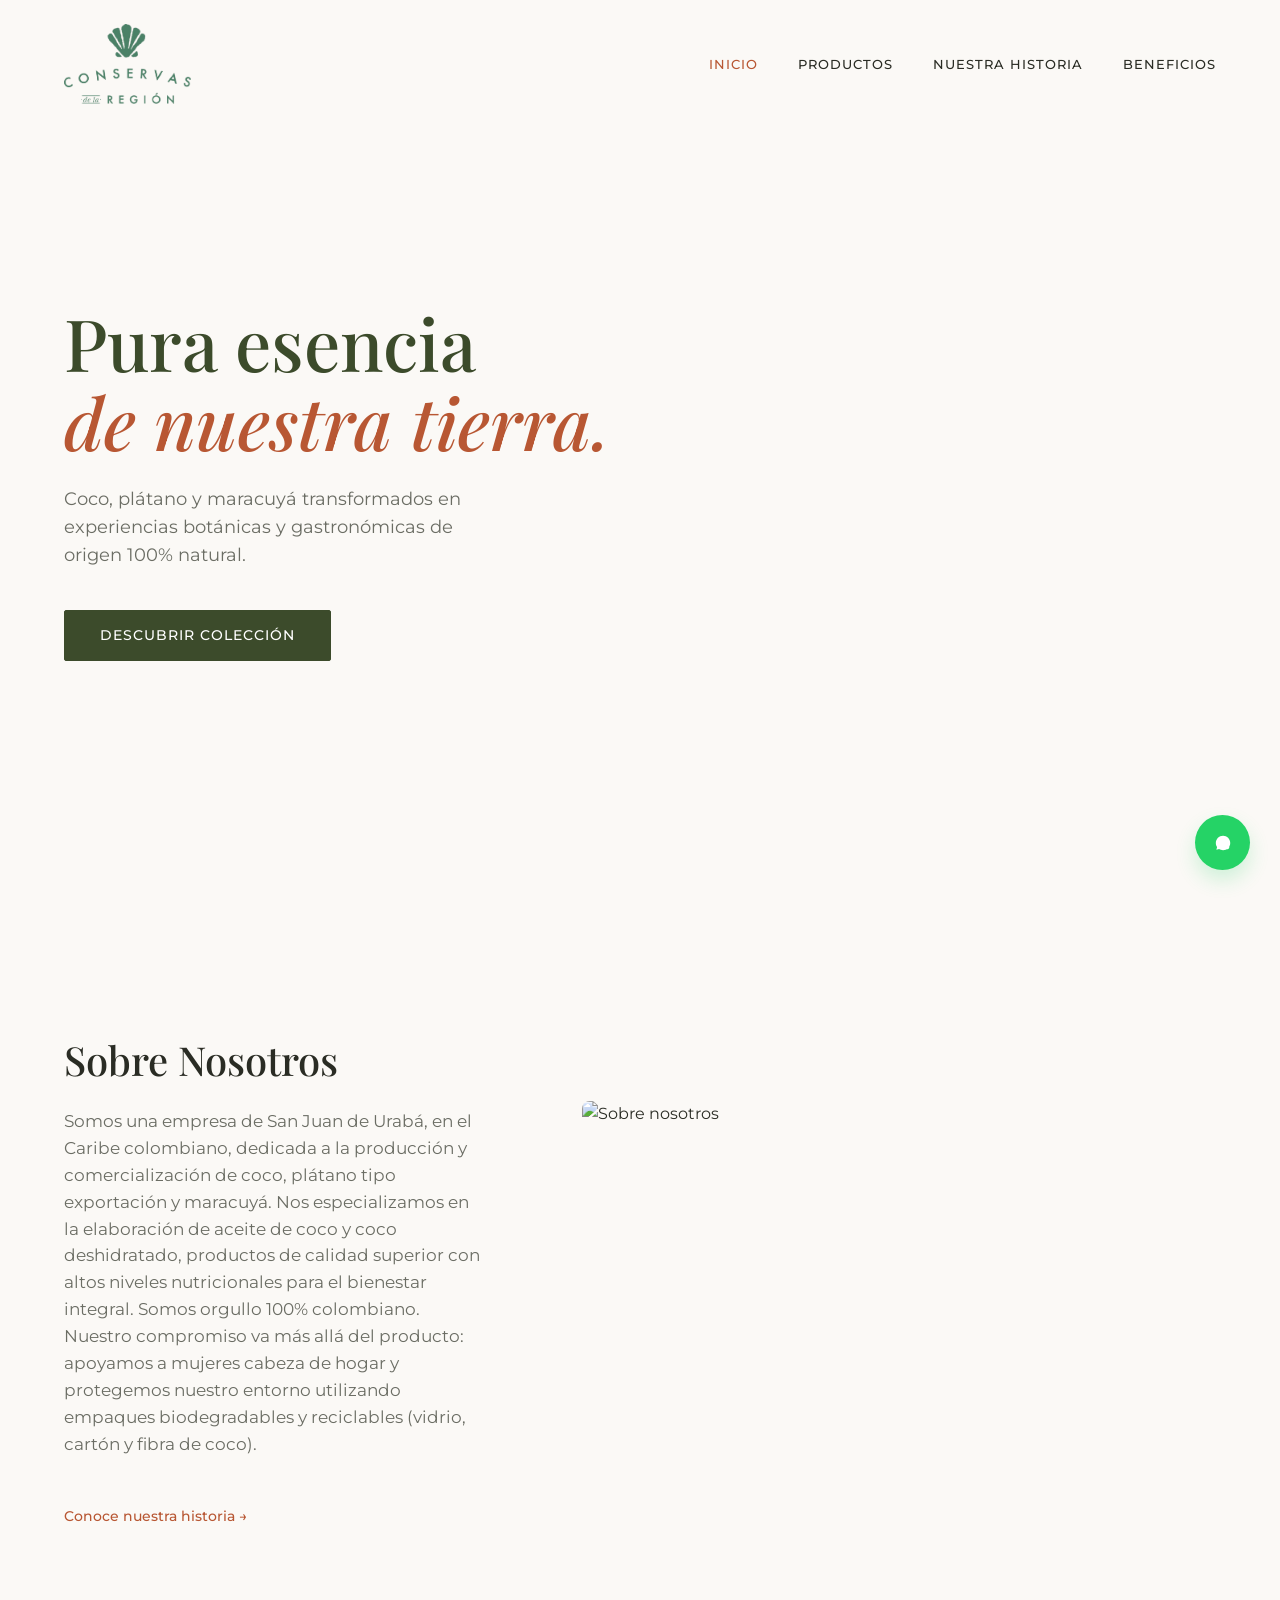
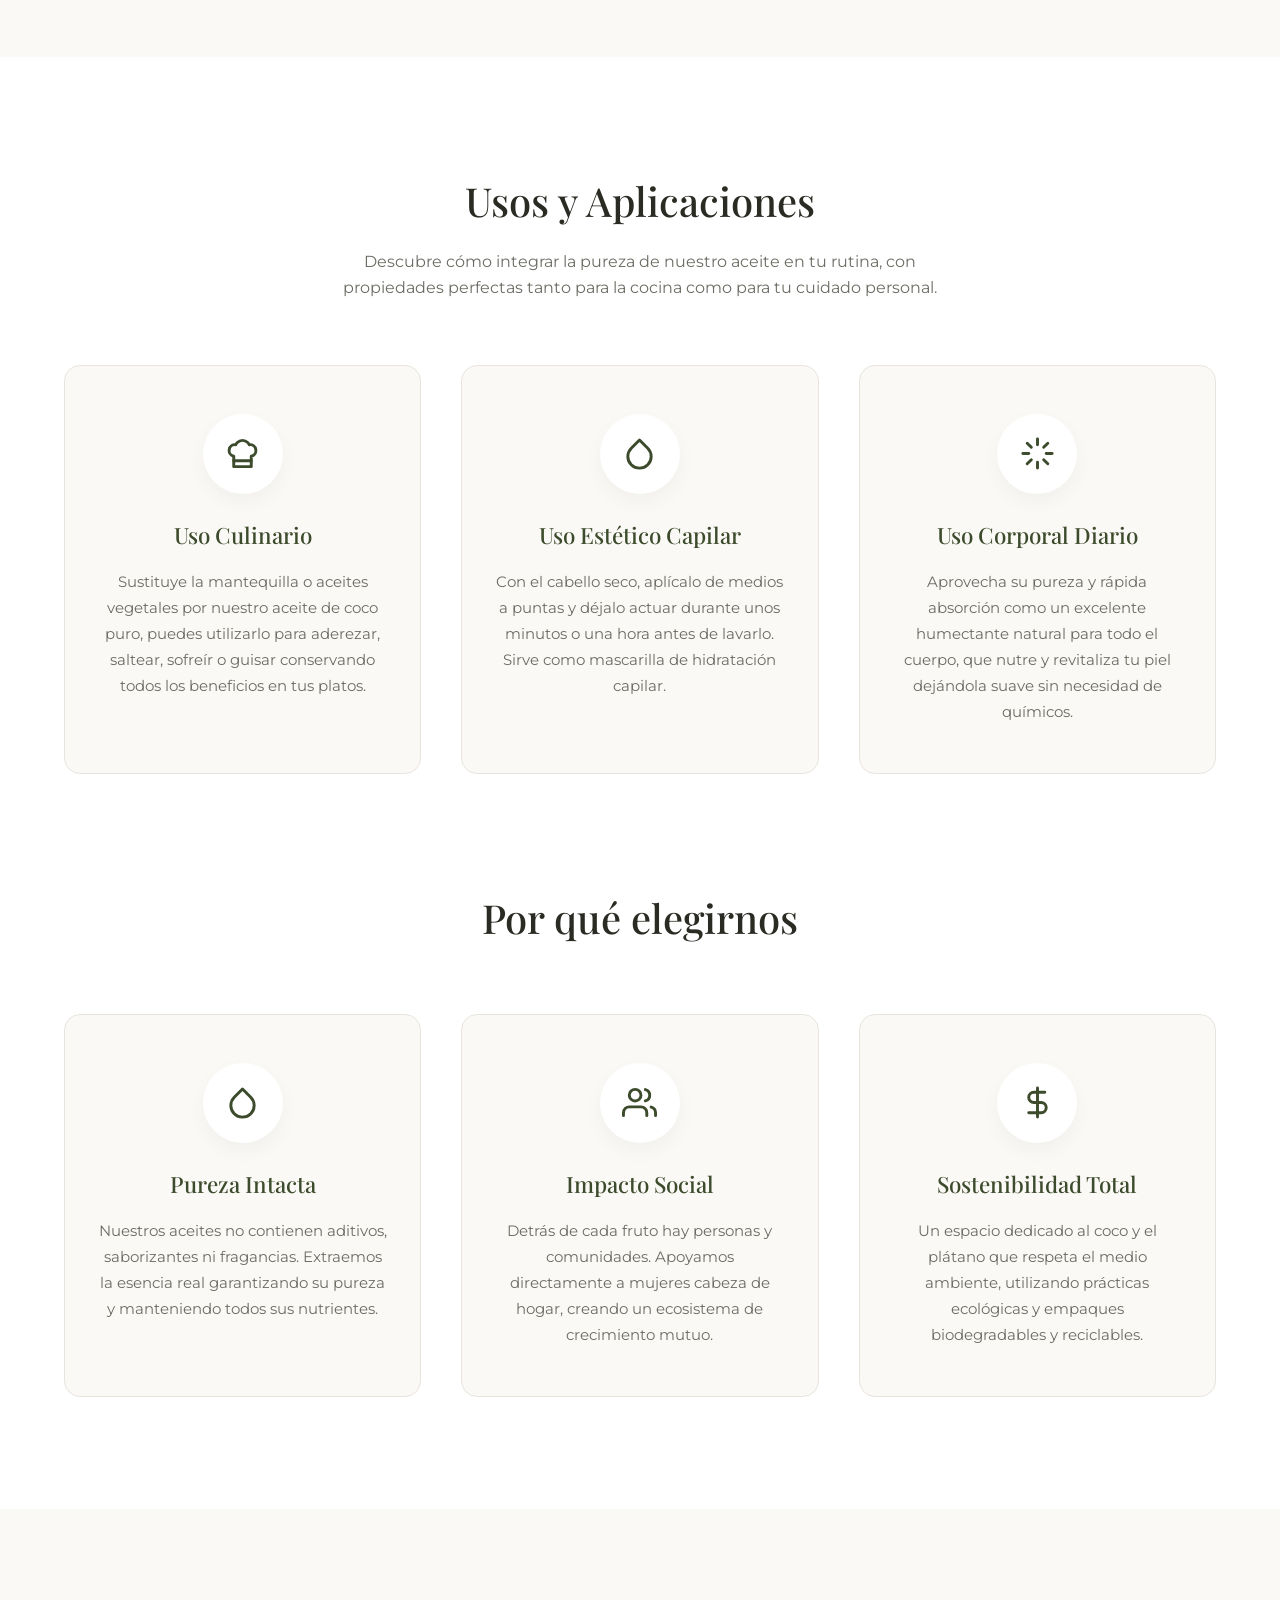
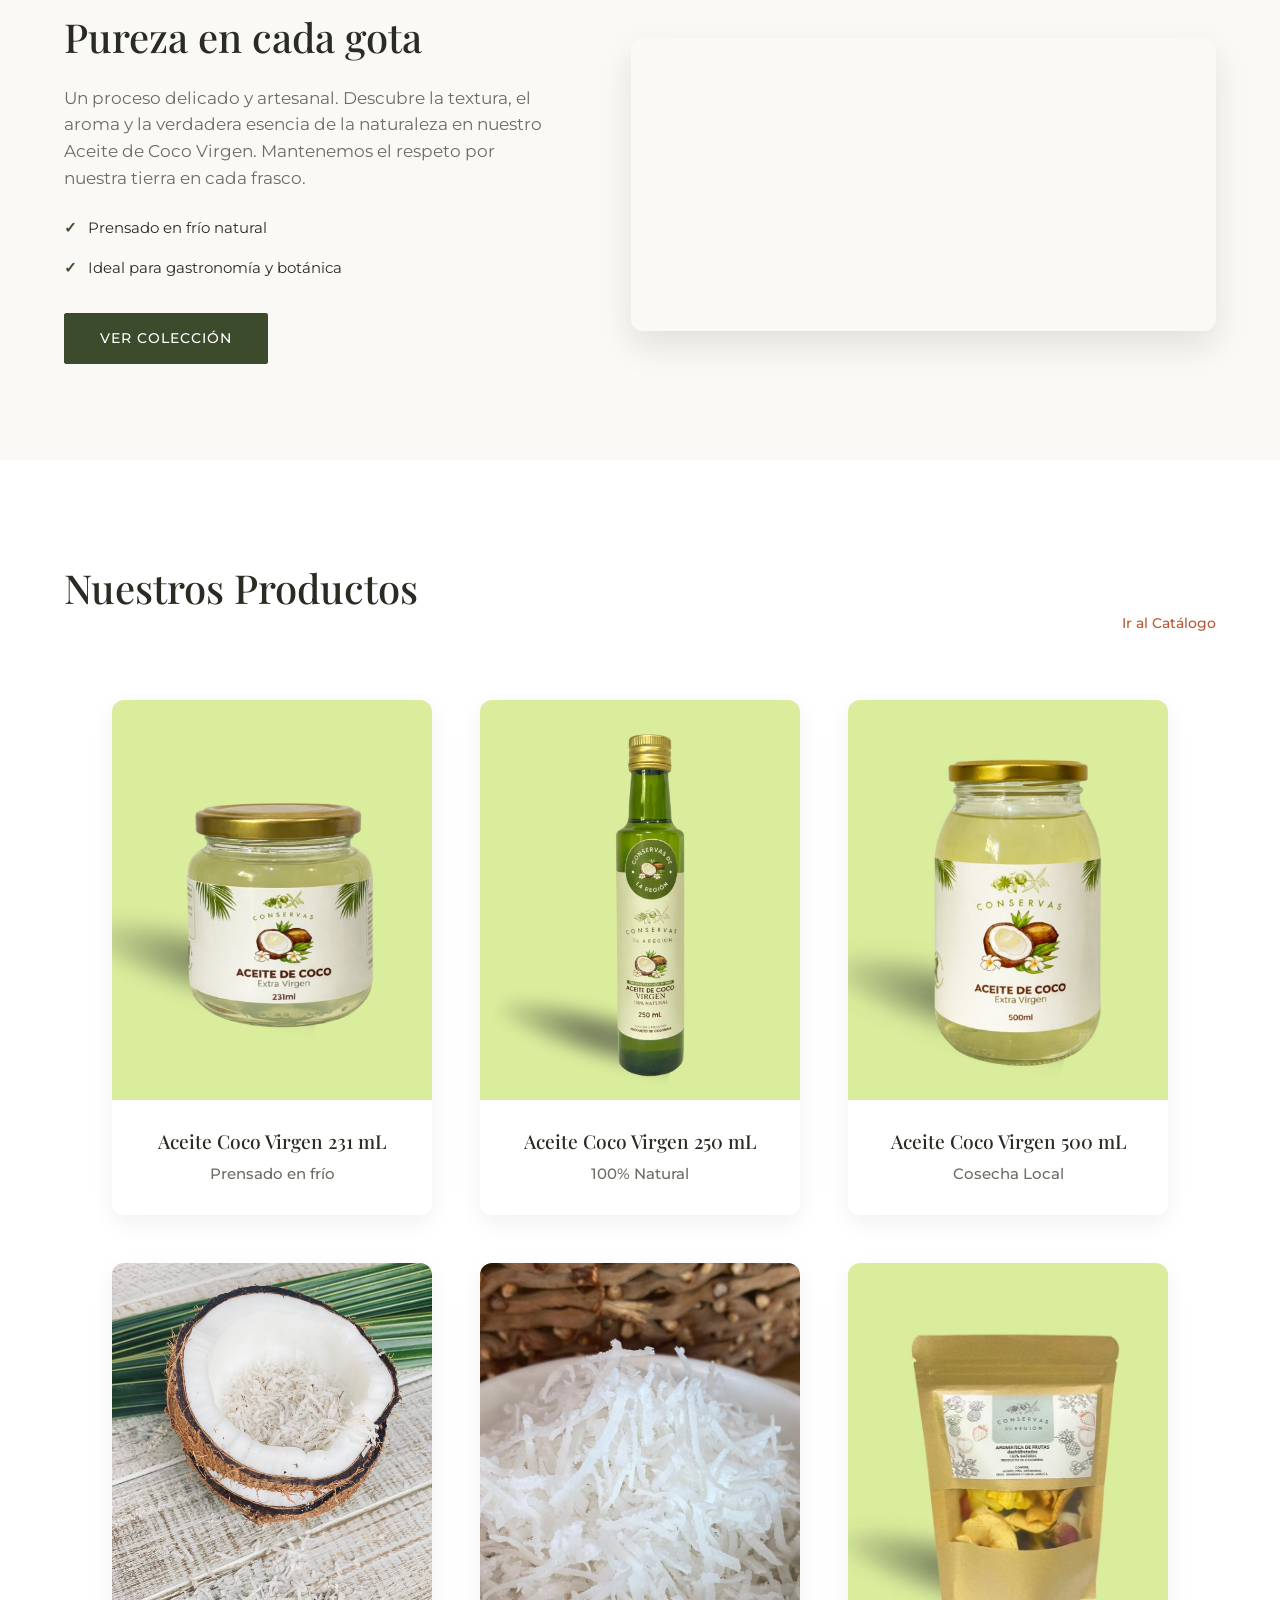
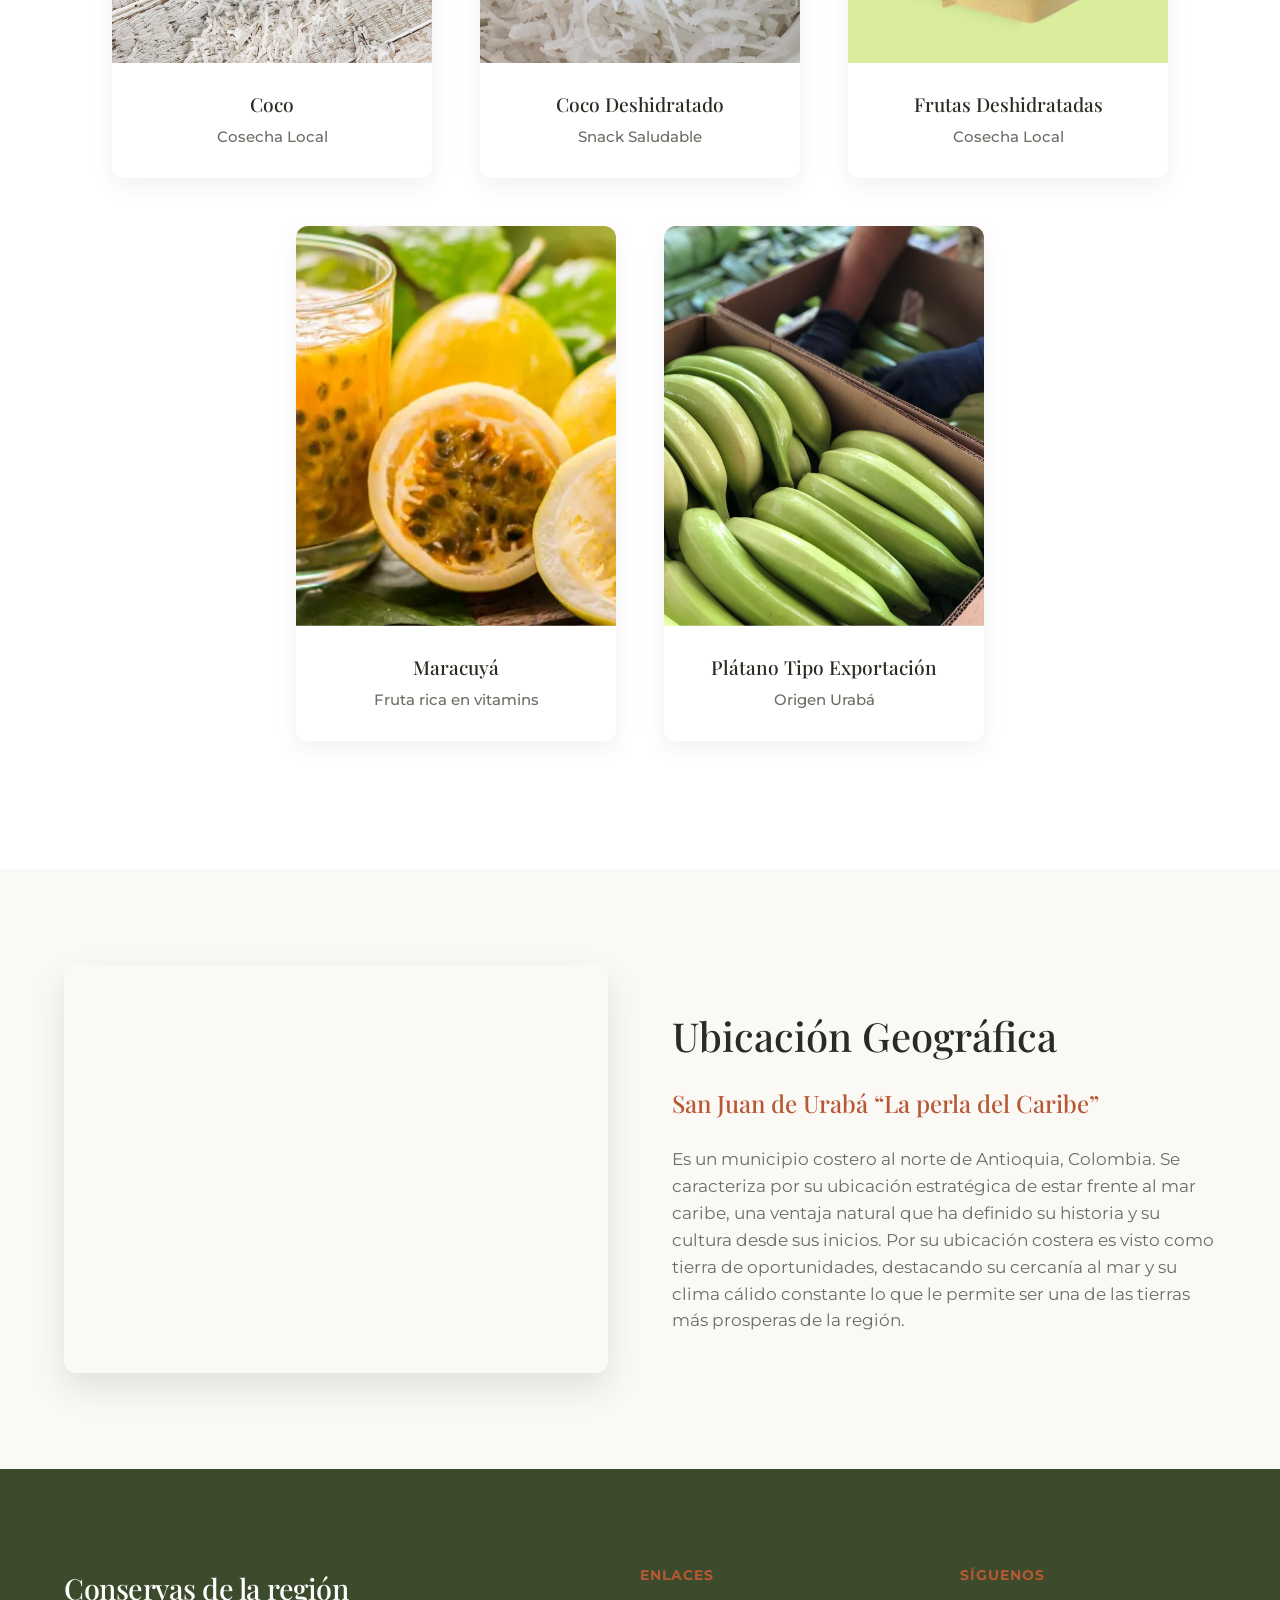
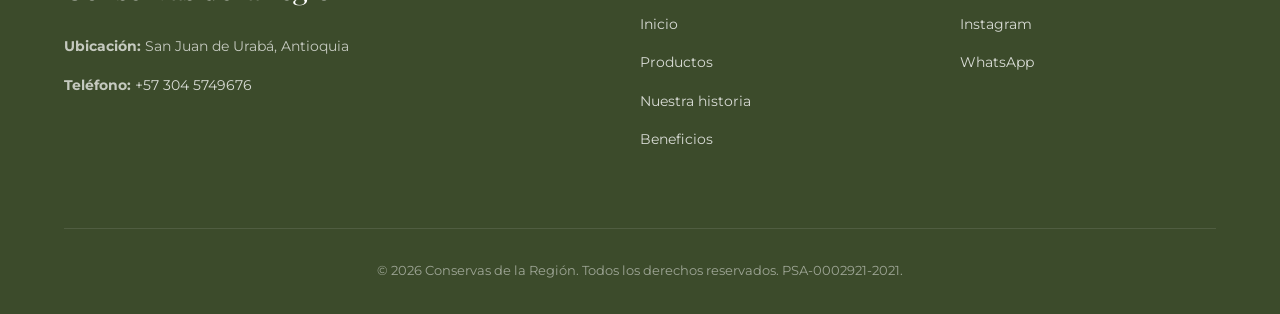
==== commit 36dddde4: "Update index.html" ====
--- a/index.html
+++ b/index.html
@@ -88,7 +88,7 @@
                 </svg>
             </div>
             <h3>Uso Estético Capilar</h3>
-            <p>Con el cabello seco aplícalo de medios a puntas y déjalo actuar durante 15 o 30 minutos, o si prefieres toda la noche, antes de lavarlo. Sirve como mascarilla de hidratación capilar.</p>
+            <p>Con el cabello seco, aplícalo de medios a puntas y déjalo actuar durante unos minutos o una hora antes de lavarlo. Sirve como mascarilla de hidratación capilar.</p>
         </div>
 
         <div class="beneficio-item-normal">
